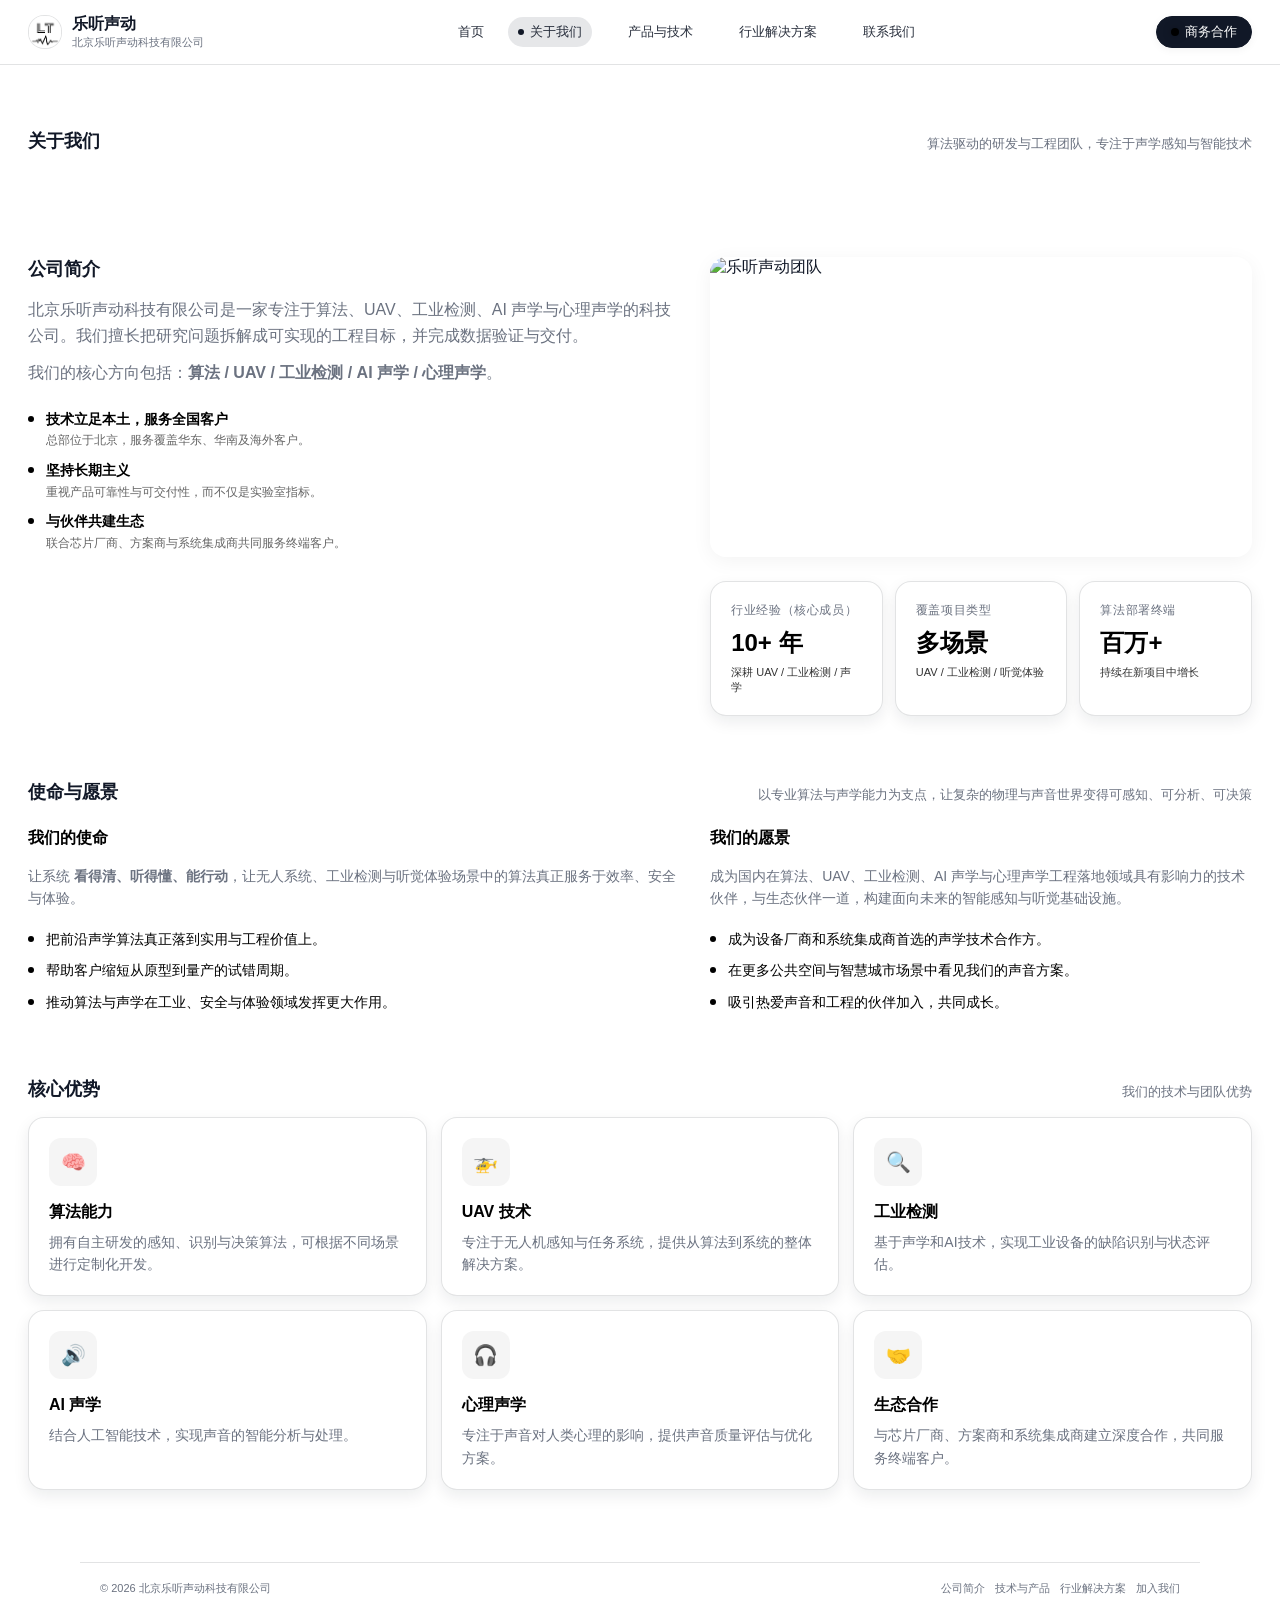
==== about.html @ 60f1045a "Add files via upload" ====
<!DOCTYPE html>
<html lang="zh-CN">
  <head>
    <meta charset="UTF-8" />
    <meta
      name="viewport"
      content="width=device-width, initial-scale=1, maximum-scale=1"
    />
    <title>关于我们 | 北京乐听声动科技有限公司</title>
    <meta
      name="description"
      content="了解北京乐听声动科技有限公司的公司背景、使命愿景与团队优势。"
    />
    <link rel="stylesheet" href="assets/styles.css" />
  </head>
  <body class="page">
    <header class="navbar">
      <div class="navbar-inner">
        <a href="index.html" class="brand" aria-label="北京乐听声动科技有限公司">
          <div class="brand-logo">
            <!-- 将公司 logo 文件命名为 logo.jpg 并放在 assets 目录下即可替换此位置 -->
            <img src="assets/logo.jpg" alt="北京乐听声动科技有限公司 Logo" />
          </div>
          <div>
            <div class="brand-text-main">乐听声动</div>
            <div class="brand-text-sub">北京乐听声动科技有限公司</div>
          </div>
        </a>
        <nav class="nav-links" aria-label="主导航">
          <a class="nav-link" href="index.html">
            <span class="dot"></span>
            <span class="label">首页</span>
          </a>
          <a class="nav-link" href="about.html">
            <span class="dot"></span>
            <span class="label">关于我们</span>
          </a>
          <a class="nav-link" href="products.html">
            <span class="dot"></span>
            <span class="label">产品与技术</span>
          </a>
          <a class="nav-link" href="solutions.html">
            <span class="dot"></span>
            <span class="label">行业解决方案</span>
          </a>
          <a class="nav-link" href="contact.html">
            <span class="dot"></span>
            <span class="label">联系我们</span>
          </a>
        </nav>
        <a class="nav-cta" href="contact.html">
          <span class="dot"></span>
          <span>商务合作</span>
        </a>
        <button class="nav-toggle" type="button" aria-label="展开导航菜单">
          <span></span>
        </button>
      </div>
    </header>

    <main class="page-inner">
      <!-- 页面头部 -->
      <section class="section">
        <div class="section-header">
          <h1 class="section-title">关于我们</h1>
          <p class="section-subtitle">算法驱动的研发与工程团队，专注于声学感知与智能技术</p>
        </div>
      </section>

      <!-- 公司简介 -->
      <section class="section">
        <div class="two-col">
          <div>
            <h2 class="section-title">公司简介</h2>
            <p class="section-subtitle" style="margin-top: 16px; font-size: 16px; line-height: 1.6;">
              北京乐听声动科技有限公司是一家专注于算法、UAV、工业检测、AI 声学与心理声学的科技公司。我们擅长把研究问题拆解成可实现的工程目标，并完成数据验证与交付。
            </p>
            <p class="section-subtitle" style="margin-top: 12px; font-size: 16px; line-height: 1.6;">
              我们的核心方向包括：<strong>算法 / UAV / 工业检测 / AI 声学 / 心理声学</strong>。
            </p>

            <div class="list" style="margin-top: 24px;">
              <div class="list-item">
                <span class="dot"></span>
                <div>
                  <strong>技术立足本土，服务全国客户</strong>
                  <small>总部位于北京，服务覆盖华东、华南及海外客户。</small>
                </div>
              </div>
              <div class="list-item">
                <span class="dot"></span>
                <div>
                  <strong>坚持长期主义</strong>
                  <small>重视产品可靠性与可交付性，而不仅是实验室指标。</small>
                </div>
              </div>
              <div class="list-item">
                <span class="dot"></span>
                <div>
                  <strong>与伙伴共建生态</strong>
                  <small>联合芯片厂商、方案商与系统集成商共同服务终端客户。</small>
                </div>
              </div>
            </div>
          </div>

          <div>
            <div class="about-image" style="height: 300px; border-radius: 16px; overflow: hidden; box-shadow: 0 4px 20px rgba(0, 0, 0, 0.05);">
              <img src="https://trae-api-cn.mchost.guru/api/ide/v1/text_to_image?prompt=modern%20tech%20company%20office%20team%20working%20on%20acoustic%20technology%20white%20background%20clean%20minimalist&image_size=landscape_4_3" alt="乐听声动团队" style="width: 100%; height: 100%; object-fit: cover;">
            </div>
            <div class="kpi-grid" style="margin-top: 24px;">
              <div class="kpi-card">
                <div class="kpi-label">行业经验（核心成员）</div>
                <div class="kpi-value">10+ 年</div>
                <div class="kpi-extra">深耕 UAV / 工业检测 / 声学</div>
              </div>
              <div class="kpi-card">
                <div class="kpi-label">覆盖项目类型</div>
                <div class="kpi-value">多场景</div>
                <div class="kpi-extra">UAV / 工业检测 / 听觉体验</div>
              </div>
              <div class="kpi-card">
                <div class="kpi-label">算法部署终端</div>
                <div class="kpi-value">百万+</div>
                <div class="kpi-extra">持续在新项目中增长</div>
              </div>
            </div>
          </div>
        </div>
      </section>

      <!-- 使命与愿景 -->
      <section class="section">
        <div class="section-header">
          <h2 class="section-title">使命与愿景</h2>
          <p class="section-subtitle">以专业算法与声学能力为支点，让复杂的物理与声音世界变得可感知、可分析、可决策</p>
        </div>

        <div class="two-col">
          <div class="mission-vision-card">
            <h3 class="feature-title">我们的使命</h3>
            <p class="section-subtitle" style="margin-top: 16px; font-size: 14px; line-height: 1.6;">
              让系统 <strong>看得清、听得懂、能行动</strong>，让无人系统、工业检测与听觉体验场景中的算法真正服务于效率、安全与体验。
            </p>
            <div class="list" style="margin-top: 20px;">
              <div class="list-item">
                <span class="dot"></span>
                <div>把前沿声学算法真正落到实用与工程价值上。</div>
              </div>
              <div class="list-item">
                <span class="dot"></span>
                <div>帮助客户缩短从原型到量产的试错周期。</div>
              </div>
              <div class="list-item">
                <span class="dot"></span>
                <div>推动算法与声学在工业、安全与体验领域发挥更大作用。</div>
              </div>
            </div>
          </div>

          <div class="mission-vision-card">
            <h3 class="feature-title">我们的愿景</h3>
            <p class="section-subtitle" style="margin-top: 16px; font-size: 14px; line-height: 1.6;">
              成为国内在算法、UAV、工业检测、AI 声学与心理声学工程落地领域具有影响力的技术伙伴，与生态伙伴一道，构建面向未来的智能感知与听觉基础设施。
            </p>
            <div class="list" style="margin-top: 20px;">
              <div class="list-item">
                <span class="dot"></span>
                <div>成为设备厂商和系统集成商首选的声学技术合作方。</div>
              </div>
              <div class="list-item">
                <span class="dot"></span>
                <div>在更多公共空间与智慧城市场景中看见我们的声音方案。</div>
              </div>
              <div class="list-item">
                <span class="dot"></span>
                <div>吸引热爱声音和工程的伙伴加入，共同成长。</div>
              </div>
            </div>
          </div>
        </div>
      </section>

      <!-- 核心优势 -->
      <section class="section">
        <div class="section-header">
          <h2 class="section-title">核心优势</h2>
          <p class="section-subtitle">我们的技术与团队优势</p>
        </div>

        <div class="feature-grid">
          <article class="feature-card">
            <div class="feature-icon">🧠</div>
            <h3 class="feature-title">算法能力</h3>
            <p class="feature-desc">拥有自主研发的感知、识别与决策算法，可根据不同场景进行定制化开发。</p>
          </article>
          <article class="feature-card">
            <div class="feature-icon">🚁</div>
            <h3 class="feature-title">UAV 技术</h3>
            <p class="feature-desc">专注于无人机感知与任务系统，提供从算法到系统的整体解决方案。</p>
          </article>
          <article class="feature-card">
            <div class="feature-icon">🔍</div>
            <h3 class="feature-title">工业检测</h3>
            <p class="feature-desc">基于声学和AI技术，实现工业设备的缺陷识别与状态评估。</p>
          </article>
          <article class="feature-card">
            <div class="feature-icon">🔊</div>
            <h3 class="feature-title">AI 声学</h3>
            <p class="feature-desc">结合人工智能技术，实现声音的智能分析与处理。</p>
          </article>
          <article class="feature-card">
            <div class="feature-icon">🎧</div>
            <h3 class="feature-title">心理声学</h3>
            <p class="feature-desc">专注于声音对人类心理的影响，提供声音质量评估与优化方案。</p>
          </article>
          <article class="feature-card">
            <div class="feature-icon">🤝</div>
            <h3 class="feature-title">生态合作</h3>
            <p class="feature-desc">与芯片厂商、方案商和系统集成商建立深度合作，共同服务终端客户。</p>
          </article>
        </div>
      </section>
    </main>

    <footer class="footer">
      <div>© <span id="year-span">2024</span> 北京乐听声动科技有限公司</div>
      <div class="footer-links">
        <a href="about.html">公司简介</a>
        <a href="products.html">技术与产品</a>
        <a href="solutions.html">行业解决方案</a>
        <a href="contact.html">加入我们</a>
      </div>
    </footer>

    <script src="assets/main.js" defer></script>
    <script>
      document.getElementById("year-span").textContent =
        new Date().getFullYear();
    </script>
  </body>
</html>
---- assets/styles.css ----
/* 全站通用样式 */
*,
*::before,
*::after {
  box-sizing: border-box;
  margin: 0;
  padding: 0;
}

html,
body {
  height: 100%;
}

body {
  font-family: -apple-system, BlinkMacSystemFont, "Segoe UI", "PingFang SC",
    "Hiragino Sans GB", "Microsoft YaHei", sans-serif;
  color: #000000;
  background: #f9f9f9;
}

a {
  color: inherit;
  text-decoration: none;
}

img {
  max-width: 100%;
  display: block;
}

.page {
  min-height: 100vh;
  display: flex;
  flex-direction: column;
  background: #f9f9f9;
  color: #000000;
}

.page::before {
  content: "";
  position: fixed;
  inset: 0;
  pointer-events: none;
  background-image: none;
  opacity: 0;
  z-index: -1;
}

.page-inner {
  width: min(1120px, 100%);
  margin: 0 auto;
  padding: 0 20px 40px;
  flex: 1;
  display: flex;
  flex-direction: column;
}

/* 导航条 */
.navbar {
  position: sticky;
  top: 0;
  z-index: 40;
  backdrop-filter: blur(18px);
  background: rgba(255, 255, 255, 0.96);
  border-bottom: 1px solid rgba(0, 0, 0, 0.1);
}

.navbar-inner {
  width: min(1120px, 100%);
  margin: 0 auto;
  padding: 14px 20px;
  display: flex;
  align-items: center;
  justify-content: space-between;
  gap: 24px;
}

.brand {
  display: flex;
  align-items: center;
  gap: 10px;
}

.brand-logo {
  width: 34px;
  height: 34px;
  border-radius: 16px;
  overflow: hidden;
  border: 1px solid rgba(148, 163, 184, 0.35);
  background: #020617;
  box-shadow: none;
}

.brand-logo img {
  width: 100%;
  height: 100%;
  object-fit: contain;
  display: block;
}

.brand-text-main {
  font-size: 16px;
  font-weight: 600;
  letter-spacing: 0.08em;
  text-transform: uppercase;
  color: #e5e7eb;
}

.brand-text-sub {
  font-size: 11px;
  color: #9ca3af;
}

.nav-links {
  display: flex;
  align-items: center;
  gap: 18px;
  font-size: 14px;
  color: #000000;
}

.nav-link {
  position: relative;
  padding: 6px 10px;
  border-radius: 999px;
  display: inline-flex;
  align-items: center;
  gap: 6px;
  cursor: pointer;
  transition: 0.18s ease;
}

.nav-link span.label {
  opacity: 0.9;
}

.nav-link span.dot {
  width: 6px;
  height: 6px;
  border-radius: 999px;
  background: #000000;
  opacity: 0;
  transform: scale(0.6);
  transition: 0.18s ease;
}

.nav-link:hover {
  background: rgba(0, 0, 0, 0.05);
  color: #000000;
}

.nav-link.active {
  background: rgba(0, 0, 0, 0.1);
  color: #000000;
  box-shadow: none;
}

.nav-link.active span.dot {
  opacity: 1;
  transform: scale(1);
}

.nav-cta {
  padding: 6px 14px;
  border-radius: 999px;
  border: 1px solid rgba(0, 0, 0, 0.2);
  font-size: 13px;
  color: #000000;
  background: #ffffff;
  display: inline-flex;
  align-items: center;
  gap: 6px;
  cursor: pointer;
  transition: 0.18s ease;
  box-shadow: 0 2px 8px rgba(0, 0, 0, 0.05);
}

.nav-cta:hover {
  border-color: rgba(0, 0, 0, 0.3);
  box-shadow: 0 4px 12px rgba(0, 0, 0, 0.1);
  transform: translateY(-1px);
}

.nav-cta span.dot {
  width: 8px;
  height: 8px;
  border-radius: 999px;
  background: #000000;
  box-shadow: 0 0 8px rgba(0, 0, 0, 0.3);
}

.nav-toggle {
  display: none;
  width: 32px;
  height: 32px;
  align-items: center;
  justify-content: center;
  border-radius: 999px;
  border: 1px solid rgba(0, 0, 0, 0.2);
  background: #ffffff;
  cursor: pointer;
  box-shadow: 0 2px 8px rgba(0, 0, 0, 0.05);
}

.nav-toggle span {
  width: 18px;
  height: 2px;
  border-radius: 999px;
  background: #000000;
  position: relative;
}

.nav-toggle span::before,
.nav-toggle span::after {
  content: "";
  position: absolute;
  left: 0;
  width: 100%;
  height: 2px;
  border-radius: inherit;
  background: #000000;
}

.nav-toggle span::before {
  top: -5px;
}

.nav-toggle span::after {
  top: 5px;
}

/* 大图 hero 区域 */
.hero-banner {
  position: relative;
  height: 70vh;
  min-height: 500px;
  background: url('https://trae-api-cn.mchost.guru/api/ide/v1/text_to_image?prompt=acoustic%20technology%20smart%20sensing%20drone%20industrial%20detection%20modern%20tech%20white%20background%20clean%20minimalist%20design&image_size=landscape_16_9') no-repeat center center;
  background-size: cover;
  border-radius: 24px;
  margin: 40px 0;
  overflow: hidden;
  display: flex;
  align-items: center;
  justify-content: center;
  border: 1px solid rgba(0, 0, 0, 0.1);
  box-shadow: 0 4px 20px rgba(0, 0, 0, 0.05);
}

.hero-banner::before {
  content: '';
  position: absolute;
  top: 0;
  left: 0;
  right: 0;
  bottom: 0;
  background: rgba(255, 255, 255, 0.8);
  z-index: 0;
}

.hero-content {
  position: relative;
  z-index: 1;
  text-align: center;
  max-width: 800px;
  padding: 0 20px;
}

.hero-banner-title {
  font-size: clamp(48px, 8vw, 72px);
  font-weight: 700;
  color: #000000;
  margin-bottom: 20px;
  letter-spacing: -0.02em;
}

.hero-banner-subtitle {
  font-size: clamp(16px, 2vw, 20px);
  color: #666666;
  margin-bottom: 40px;
  line-height: 1.5;
}

.hero-banner-actions {
  display: flex;
  justify-content: center;
  gap: 20px;
  flex-wrap: wrap;
}

/* 产品网格 */
.product-grid {
  display: grid;
  grid-template-columns: repeat(3, minmax(0, 1fr));
  gap: 24px;
  margin-top: 40px;
}

.product-card {
  background: #ffffff;
  border-radius: 16px;
  overflow: hidden;
  transition: transform 0.3s ease, box-shadow 0.3s ease;
  border: 1px solid rgba(0, 0, 0, 0.1);
  box-shadow: 0 4px 12px rgba(0, 0, 0, 0.05);
}

.product-card:hover {
  transform: translateY(-8px);
  box-shadow: 0 12px 24px rgba(0, 0, 0, 0.1);
}

.product-image {
  height: 200px;
  background: linear-gradient(135deg, #f5f5f5, #e0e0e0);
  display: flex;
  align-items: center;
  justify-content: center;
  font-size: 48px;
  color: rgba(0, 0, 0, 0.1);
}

.product-card:nth-child(1) .product-image {
  background: url('https://trae-api-cn.mchost.guru/api/ide/v1/text_to_image?prompt=UAV%20drone%20smart%20sensing%20system%20aerial%20technology%20modern%20clean%20white%20background&image_size=square') no-repeat center center;
  background-size: cover;
}

.product-card:nth-child(2) .product-image {
  background: url('https://trae-api-cn.mchost.guru/api/ide/v1/text_to_image?prompt=industrial%20acoustic%20detection%20equipment%20sound%20analysis%20technology%20modern%20clean%20white%20background&image_size=square') no-repeat center center;
  background-size: cover;
}

.product-card:nth-child(3) .product-image {
  background: url('https://trae-api-cn.mchost.guru/api/ide/v1/text_to_image?prompt=psychoacoustics%20evaluation%20sound%20quality%20analysis%20audio%20technology%20modern%20clean%20white%20background&image_size=square') no-repeat center center;
  background-size: cover;
}

.product-title {
  font-size: 18px;
  font-weight: 600;
  color: #000000;
  margin: 20px;
}

.product-desc {
  font-size: 14px;
  color: #666666;
  margin: 0 20px 20px;
  line-height: 1.5;
}

.product-features {
  display: flex;
  flex-wrap: wrap;
  gap: 8px;
  margin: 0 20px 20px;
}

.product-features .pill {
  padding: 4px 12px;
  border-radius: 999px;
  font-size: 12px;
  color: #666666;
  background: #f5f5f5;
  border: 1px solid rgba(0, 0, 0, 0.1);
}

/* 案例卡片 */
.case-grid {
  display: grid;
  grid-template-columns: repeat(3, minmax(0, 1fr));
  gap: 24px;
  margin-top: 40px;
}

.case-card {
  padding: 24px;
  border-radius: 16px;
  background: #ffffff;
  border: 1px solid rgba(0, 0, 0, 0.1);
  box-shadow: 0 4px 12px rgba(0, 0, 0, 0.05);
  transition: transform 0.3s ease, box-shadow 0.3s ease;
}

.case-card:hover {
  transform: translateY(-4px);
  box-shadow: 0 8px 16px rgba(0, 0, 0, 0.08);
}

.case-title {
  font-size: 18px;
  font-weight: 600;
  color: #000000;
  margin-bottom: 12px;
}

.case-desc {
  font-size: 14px;
  color: #666666;
  margin-bottom: 16px;
  line-height: 1.5;
}

.case-features {
  display: flex;
  flex-wrap: wrap;
  gap: 8px;
}

.case-features .pill {
  padding: 4px 12px;
  border-radius: 999px;
  font-size: 12px;
  color: #666666;
  background: #f5f5f5;
  border: 1px solid rgba(0, 0, 0, 0.1);
}

/* 联系信息 */
.contact-info {
  margin-top: 24px;
}

.contact-item {
  display: flex;
  align-items: flex-start;
  gap: 16px;
  margin-bottom: 24px;
}

.contact-icon {
  font-size: 24px;
  flex-shrink: 0;
  margin-top: 2px;
}

.contact-label {
  font-size: 14px;
  color: #666666;
  margin-bottom: 4px;
}

.contact-value {
  font-size: 16px;
  color: #000000;
  line-height: 1.4;
}

.contact-note {
  margin-top: 24px;
  font-size: 14px;
  color: #666666;
  line-height: 1.5;
}

/* 常见问题 */
.faq-grid {
  display: grid;
  grid-template-columns: repeat(2, minmax(0, 1fr));
  gap: 24px;
  margin-top: 40px;
}

.faq-item {
  padding: 24px;
  border-radius: 16px;
  background: #ffffff;
  border: 1px solid rgba(0, 0, 0, 0.1);
  box-shadow: 0 4px 12px rgba(0, 0, 0, 0.05);
  transition: transform 0.3s ease, box-shadow 0.3s ease;
}

.faq-item:hover {
  transform: translateY(-4px);
  box-shadow: 0 8px 16px rgba(0, 0, 0, 0.08);
}

.faq-question {
  font-size: 16px;
  font-weight: 600;
  color: #000000;
  margin-bottom: 12px;
}

.faq-answer {
  font-size: 14px;
  color: #666666;
  line-height: 1.5;
}

.eyebrow {
  display: inline-flex;
  align-items: center;
  gap: 8px;
  padding: 4px 10px 4px 4px;
  border-radius: 999px;
  background: rgba(15, 23, 42, 0.92);
  border: 1px solid rgba(148, 163, 184, 0.6);
  box-shadow: 0 18px 40px rgba(15, 23, 42, 0.95);
  margin-bottom: 16px;
}

.eyebrow-pill {
  padding: 3px 10px;
  border-radius: 999px;
  font-size: 11px;
  background: linear-gradient(120deg, #22c55e, #22d3ee);
  color: #020617;
  font-weight: 600;
}

.eyebrow-text {
  font-size: 12px;
  color: #e5e7eb;
}

.hero-title {
  font-size: clamp(32px, 5vw, 40px);
  line-height: 1.12;
  letter-spacing: 0.02em;
  margin-bottom: 18px;
}

.hero-title span.highlight {
  color: #38bdf8;
}

.hero-subtitle {
  font-size: 15px;
  line-height: 1.7;
  color: #9ca3af;
  max-width: 560px;
  margin-bottom: 24px;
}

.hero-meta {
  display: flex;
  flex-wrap: wrap;
  gap: 16px;
  align-items: center;
  margin-bottom: 22px;
}

.hero-badges {
  display: flex;
  flex-wrap: wrap;
  gap: 10px;
}

.hero-badge {
  padding: 4px 10px;
  border-radius: 999px;
  border: 1px solid rgba(148, 163, 184, 0.35);
  font-size: 11px;
  color: #d1d5db;
  background: rgba(15, 23, 42, 0.9);
}

.hero-actions {
  display: flex;
  flex-wrap: wrap;
  gap: 12px;
  align-items: center;
}

.btn-primary {
  padding: 12px 24px;
  border-radius: 999px;
  border: none;
  background: #000000;
  color: #ffffff;
  font-size: 14px;
  font-weight: 500;
  display: inline-flex;
  align-items: center;
  gap: 8px;
  cursor: pointer;
  box-shadow: 0 4px 12px rgba(0, 0, 0, 0.15);
  transition: 0.18s ease;
}

.btn-primary:hover {
  transform: translateY(-1px);
  box-shadow: 0 8px 20px rgba(0, 0, 0, 0.2);
  background: #333333;
}

.btn-ghost {
  padding: 11px 20px;
  border-radius: 999px;
  border: 1px solid rgba(0, 0, 0, 0.2);
  font-size: 13px;
  color: #000000;
  background: transparent;
  display: inline-flex;
  align-items: center;
  gap: 6px;
  cursor: pointer;
  transition: 0.18s ease;
}

.btn-ghost:hover {
  background: rgba(0, 0, 0, 0.05);
  border-color: rgba(0, 0, 0, 0.3);
}

.hero-stats {
  display: flex;
  flex-wrap: wrap;
  gap: 16px;
  font-size: 11px;
  color: #9ca3af;
  margin-top: 16px;
}

.hero-stats span strong {
  color: #e5e7eb;
}

.hero-visual {
  position: relative;
  min-height: 260px;
}

.card-orbit {
  position: absolute;
  inset: 0;
  border-radius: 28px;
  border: 1px solid rgba(148, 163, 184, 0.7);
  background: radial-gradient(circle at top, rgba(15, 23, 42, 0.96), transparent),
    rgba(15, 23, 42, 0.97);
  box-shadow: 0 24px 60px rgba(15, 23, 42, 0.9);
  overflow: hidden;
  padding: 18px 18px 18px 20px;
}

.card-orbit-header {
  display: flex;
  justify-content: space-between;
  align-items: center;
  margin-bottom: 18px;
}

.card-orbit-title {
  font-size: 13px;
  color: #e5e7eb;
  display: flex;
  flex-direction: column;
  gap: 2px;
}

.card-orbit-title span.sub {
  font-size: 11px;
  color: #9ca3af;
}

.card-orbit-chip {
  padding: 4px 9px;
  border-radius: 999px;
  font-size: 11px;
  background: rgba(15, 23, 42, 0.96);
  border: 1px solid rgba(148, 163, 184, 0.8);
  color: #cbd5f5;
}

.card-orbit-body {
  display: grid;
  grid-template-columns: 1.6fr 1.3fr;
  gap: 18px;
  align-items: center;
}

.waveform {
  position: relative;
  height: 110px;
  border-radius: 16px;
  background: radial-gradient(circle at 10% 0%, rgba(59, 130, 246, 0.35), transparent),
    radial-gradient(circle at 90% 100%, rgba(45, 212, 191, 0.45), transparent),
    rgba(15, 23, 42, 1);
  overflow: hidden;
  padding: 10px 10px 14px;
}

.waveform-grid {
  position: absolute;
  inset: 0;
  opacity: 0.35;
  background-image: linear-gradient(
      rgba(51, 65, 85, 0.9) 1px,
      transparent 1px
    ),
    linear-gradient(
      90deg,
      rgba(51, 65, 85, 0.9) 1px,
      transparent 1px
    );
  background-size: 20px 14px;
}

.waveform-bars {
  position: relative;
  display: flex;
  align-items: flex-end;
  gap: 4px;
  height: 100%;
}

.waveform-bar {
  flex: 1;
  border-radius: 999px;
  background: linear-gradient(180deg, #22c55e, #22d3ee);
  opacity: 0.8;
}

.waveform-bar.alt {
  background: linear-gradient(180deg, #60a5fa, #a855f7);
}

.waveform-footer {
  position: absolute;
  left: 10px;
  right: 10px;
  bottom: 6px;
  display: flex;
  justify-content: space-between;
  align-items: center;
  font-size: 10px;
  color: #9ca3af;
}

.metric-list {
  display: flex;
  flex-direction: column;
  gap: 10px;
}

.metric-item {
  padding: 8px 10px;
  border-radius: 12px;
  background: rgba(15, 23, 42, 0.88);
  border: 1px solid rgba(55, 65, 81, 0.9);
}

.metric-name {
  font-size: 11px;
  color: #cbd5f5;
}

.metric-desc {
  font-size: 10px;
  color: #9ca3af;
  margin-top: 4px;
}

.metric-value {
  margin-top: 6px;
  font-size: 11px;
  display: flex;
  align-items: center;
  gap: 6px;
  color: #a7f3d0;
}

.metric-value span.dot {
  width: 7px;
  height: 7px;
  border-radius: 999px;
  background: radial-gradient(circle, #22c55e, transparent);
  box-shadow: 0 0 12px rgba(45, 212, 191, 0.9);
}

.section {
  margin-top: 32px;
}

.section-header {
  display: flex;
  justify-content: space-between;
  align-items: flex-end;
  margin-bottom: 16px;
}

.section-title {
  font-size: 18px;
  color: #e5e7eb;
}

.section-subtitle {
  font-size: 13px;
  color: #9ca3af;
}

.section-tag {
  font-size: 11px;
  color: #9ca3af;
}

.feature-grid {
  display: grid;
  grid-template-columns: repeat(3, minmax(0, 1fr));
  gap: 14px;
}

.feature-card {
  padding: 20px;
  border-radius: 16px;
  background: #ffffff;
  border: 1px solid rgba(0, 0, 0, 0.1);
  box-shadow: 0 4px 12px rgba(0, 0, 0, 0.05);
  transition: transform 0.3s ease, box-shadow 0.3s ease;
}

.feature-card:hover {
  transform: translateY(-4px);
  box-shadow: 0 8px 16px rgba(0, 0, 0, 0.08);
}

.feature-icon {
  width: 48px;
  height: 48px;
  border-radius: 12px;
  background: #f5f5f5;
  display: flex;
  align-items: center;
  justify-content: center;
  font-size: 20px;
  color: #000000;
  margin-bottom: 16px;
}

.feature-title {
  font-size: 16px;
  font-weight: 600;
  color: #000000;
  margin-bottom: 8px;
}

.feature-desc {
  font-size: 14px;
  color: #666666;
  line-height: 1.6;
}

/* 通用 section 布局 */
.two-col {
  display: grid;
  grid-template-columns: minmax(0, 1.2fr) minmax(0, 1fr);
  gap: 32px;
  align-items: flex-start;
  margin-top: 24px;
}

.kpi-grid {
  display: grid;
  grid-template-columns: repeat(3, minmax(0, 1fr));
  gap: 12px;
}

.kpi-card {
  padding: 20px;
  border-radius: 16px;
  background: #ffffff;
  border: 1px solid rgba(0, 0, 0, 0.1);
  box-shadow: 0 4px 12px rgba(0, 0, 0, 0.05);
  transition: transform 0.3s ease, box-shadow 0.3s ease;
}

.kpi-card:hover {
  transform: translateY(-4px);
  box-shadow: 0 8px 16px rgba(0, 0, 0, 0.08);
}

.kpi-label {
  font-size: 12px;
  color: #666666;
  margin-bottom: 8px;
  text-transform: uppercase;
  letter-spacing: 0.05em;
}

.kpi-value {
  font-size: 24px;
  font-weight: 600;
  color: #000000;
  margin-bottom: 6px;
}

.kpi-extra {
  font-size: 11px;
  color: #333333;
}

.list {
  margin-top: 10px;
  display: flex;
  flex-direction: column;
  gap: 12px;
}

.list-item {
  display: flex;
  gap: 12px;
  font-size: 14px;
  color: #000000;
  line-height: 1.4;
}

.list-item span.dot {
  margin-top: 6px;
  width: 6px;
  height: 6px;
  border-radius: 999px;
  background: #000000;
  flex-shrink: 0;
}

.list-item small {
  display: block;
  font-size: 12px;
  color: #666666;
  margin-top: 4px;
  line-height: 1.3;
}

/* 产品/解决方案卡片 */
.card-grid {
  display: grid;
  grid-template-columns: repeat(3, minmax(0, 1fr));
  gap: 16px;
  margin-top: 20px;
}

.card {
  padding: 14px 14px 16px;
  border-radius: 18px;
  background: rgba(15, 23, 42, 0.95);
  border: 1px solid rgba(51, 65, 85, 1);
  box-shadow: 0 18px 40px rgba(15, 23, 42, 0.95);
}

.card-header {
  display: flex;
  align-items: center;
  justify-content: space-between;
  gap: 10px;
  margin-bottom: 10px;
}

.card-title {
  font-size: 14px;
  color: #e5e7eb;
}

.card-tag {
  font-size: 11px;
  color: #22c55e;
  padding: 2px 8px;
  border-radius: 999px;
  background: rgba(22, 163, 74, 0.15);
}

.card-body {
  font-size: 12px;
  color: #9ca3af;
  line-height: 1.7;
  margin-bottom: 10px;
}

.card-footer {
  display: flex;
  justify-content: space-between;
  align-items: center;
  font-size: 11px;
  color: #6b7280;
}

.pill {
  padding: 3px 8px;
  border-radius: 999px;
  border: 1px solid rgba(55, 65, 81, 0.9);
}

.contact-grid {
  display: grid;
  grid-template-columns: minmax(0, 1.1fr) minmax(0, 1.1fr);
  gap: 28px;
  margin-top: 22px;
}

.contact-card {
  padding: 16px 16px 18px;
  border-radius: 18px;
  background: rgba(15, 23, 42, 0.96);
  border: 1px solid rgba(51, 65, 85, 1);
  box-shadow: 0 18px 40px rgba(15, 23, 42, 0.95);
}

.contact-row {
  display: grid;
  grid-template-columns: 82px minmax(0, 1fr);
  gap: 8px;
  font-size: 12px;
  color: #cbd5f5;
  padding: 6px 0;
  border-bottom: 1px dashed rgba(55, 65, 81, 0.9);
}

.contact-row:last-child {
  border-bottom: none;
}

.contact-label {
  color: #9ca3af;
}

.contact-note {
  margin-top: 10px;
  font-size: 11px;
  color: #9ca3af;
}

.contact-form {
  display: flex;
  flex-direction: column;
  gap: 10px;
}

.field-group {
  display: flex;
  flex-direction: column;
  gap: 4px;
}

.field-label {
  font-size: 12px;
  color: #e5e7eb;
}

.field-label span {
  color: #f97316;
}

.field-input,
.field-textarea {
  background: rgba(15, 23, 42, 0.92);
  border-radius: 10px;
  border: 1px solid rgba(51, 65, 85, 1);
  padding: 8px 9px;
  font-size: 13px;
  color: #e5e7eb;
  outline: none;
  transition: 0.16s ease;
}

.field-input::placeholder,
.field-textarea::placeholder {
  color: #6b7280;
}

.field-input:focus,
.field-textarea:focus {
  border-color: #38bdf8;
  box-shadow: 0 0 0 1px rgba(56, 189, 248, 0.9);
}

.field-textarea {
  min-height: 96px;
  resize: vertical;
}

.form-footer {
  display: flex;
  justify-content: space-between;
  align-items: center;
  margin-top: 4px;
  font-size: 11px;
  color: #6b7280;
}

.form-status {
  min-height: 16px;
}

.footer {
  padding: 18px 20px 24px;
  width: min(1120px, 100%);
  margin: 0 auto;
  border-top: 1px solid rgba(0, 0, 0, 0.1);
  display: flex;
  flex-wrap: wrap;
  justify-content: space-between;
  gap: 10px;
  font-size: 11px;
  color: #666666;
}

.footer-links {
  display: flex;
  flex-wrap: wrap;
  gap: 10px;
}

.footer-links a {
  color: #666666;
}

.footer-links a:hover {
  color: #000000;
}

/* 响应式 */
@media (max-width: 900px) {
  .hero-banner {
    height: 60vh;
    min-height: 400px;
    margin: 20px 0;
  }

  .hero-banner-title {
    font-size: clamp(36px, 6vw, 48px);
  }

  .hero-banner-subtitle {
    font-size: clamp(14px, 2vw, 16px);
  }

  .product-grid,
  .feature-grid,
  .card-grid {
    grid-template-columns: repeat(2, minmax(0, 1fr));
  }

  .two-col {
    grid-template-columns: minmax(0, 1fr);
  }

  .kpi-grid {
    grid-template-columns: repeat(2, minmax(0, 1fr));
  }

  .contact-grid {
    grid-template-columns: minmax(0, 1fr);
  }
}

@media (max-width: 720px) {
  .navbar-inner {
    padding-inline: 16px;
  }

  .brand-text-sub {
    display: none;
  }

  .nav-links {
    display: none;
  }

  .nav-toggle {
    display: inline-flex;
  }

  .nav-mobile-open .nav-links {
  position: absolute;
  left: 0;
  right: 0;
  top: 52px;
  background: rgba(255, 255, 255, 0.98);
  border-bottom: 1px solid rgba(0, 0, 0, 0.1);
  padding: 8px 18px 10px;
  display: flex;
  flex-direction: column;
  gap: 4px;
  box-shadow: 0 4px 12px rgba(0, 0, 0, 0.05);
}

  .nav-mobile-open .navbar-inner {
    padding-bottom: 10px;
  }

  .hero-banner {
    height: 50vh;
    min-height: 300px;
    margin: 16px 0;
    border-radius: 16px;
  }

  .hero-banner-title {
    font-size: clamp(28px, 5vw, 36px);
  }

  .hero-banner-actions {
    flex-direction: column;
    align-items: center;
  }

  .product-grid,
  .feature-grid,
  .card-grid,
  .kpi-grid {
    grid-template-columns: minmax(0, 1fr);
  }

  .product-image {
    height: 150px;
  }
}

/* ------------------------------
   Light theme overrides (极简白色主题)
   说明：保留原有类名，通过覆盖实现快速换肤
------------------------------ */
:root {
  --bg: #ffffff;
  --surface: #ffffff;
  --text: #111827;
  --muted: #6b7280;
  --border: rgba(17, 24, 39, 0.12);
  --shadow: 0 12px 30px rgba(17, 24, 39, 0.08);
  --shadow-soft: 0 6px 16px rgba(17, 24, 39, 0.08);
  --primary: #111827;
  --primary-hover: #0b1220;
}

body {
  background: var(--bg);
  color: var(--text);
}

.page {
  background: var(--bg);
  color: var(--text);
}

.navbar {
  background: rgba(255, 255, 255, 0.86);
  border-bottom: 1px solid var(--border);
  backdrop-filter: blur(14px);
}

.navbar-inner {
  width: min(1320px, 100%);
  padding: 14px 28px;
}

.page-inner {
  width: min(1320px, 100%);
  padding: 0 28px 72px;
}

.section {
  margin-top: 64px;
}

.brand-text-main {
  color: var(--text);
  text-transform: none;
  letter-spacing: -0.01em;
  font-weight: 650;
}

.brand-text-sub {
  color: var(--muted);
}

.brand-logo {
  background: var(--surface);
  border: 1px solid var(--border);
}

.nav-links {
  color: var(--text);
  gap: 14px;
  font-size: 13px;
}

.nav-link {
  color: var(--text);
}

.nav-link span.dot {
  background: var(--text);
}

.nav-link:hover {
  background: rgba(17, 24, 39, 0.06);
}

.nav-link.active {
  background: rgba(17, 24, 39, 0.1);
  color: var(--text);
}

.nav-cta {
  background: var(--primary);
  color: #ffffff;
  border: 1px solid var(--primary);
}

.nav-cta:hover {
  background: var(--primary-hover);
  border-color: var(--primary-hover);
  box-shadow: none;
}

.eyebrow {
  background: transparent;
  border: none;
  box-shadow: none;
  padding: 0;
  margin-bottom: 14px;
}

.eyebrow-pill {
  background: rgba(17, 24, 39, 0.08);
  color: var(--text);
}

.eyebrow-text {
  color: var(--muted);
}

.hero {
  grid-template-columns: 1fr;
  gap: 22px;
  padding: 88px 0 26px;
}

.hero-visual {
  display: none;
}

.hero-title {
  color: var(--text);
  letter-spacing: -0.02em;
  font-size: clamp(44px, 6vw, 72px);
  line-height: 1.06;
}

.hero-title span.highlight {
  color: var(--text);
  font-weight: 700;
}

.hero-subtitle {
  color: var(--muted);
  max-width: 720px;
  font-size: 16px;
}

.hero-badge {
  background: rgba(17, 24, 39, 0.04);
  border: 1px solid rgba(17, 24, 39, 0.08);
  color: var(--text);
}

.btn-primary {
  background: var(--primary);
  color: #ffffff;
  box-shadow: var(--shadow-soft);
}

.btn-primary:hover {
  background: var(--primary-hover);
  box-shadow: var(--shadow);
}

.btn-ghost {
  background: transparent;
  color: var(--text);
  border: 1px solid var(--border);
}

.btn-ghost:hover {
  background: rgba(17, 24, 39, 0.04);
}

.section-title {
  color: var(--text);
}

.section-subtitle,
.section-tag {
  color: var(--muted);
}

.feature-card,
.card,
.kpi-card,
.contact-card,
.metric-item {
  background: var(--surface);
  border: 1px solid var(--border);
  box-shadow: var(--shadow-soft);
}

.feature-desc,
.card-body,
.kpi-label,
.contact-label,
.contact-note,
.metric-desc {
  color: var(--muted);
}

.card-tag {
  color: var(--text);
  background: rgba(17, 24, 39, 0.06);
}

.pill {
  border: 1px solid rgba(17, 24, 39, 0.12);
}

.field-input,
.field-textarea {
  background: #ffffff;
  border: 1px solid rgba(17, 24, 39, 0.14);
  color: var(--text);
}

.field-input:focus,
.field-textarea:focus {
  border-color: rgba(17, 24, 39, 0.35);
  box-shadow: 0 0 0 4px rgba(17, 24, 39, 0.08);
}

.footer {
  border-top: 1px solid var(--border);
  color: var(--muted);
}

.footer-links a {
  color: var(--muted);
}

.footer-links a:hover {
  color: var(--text);
}
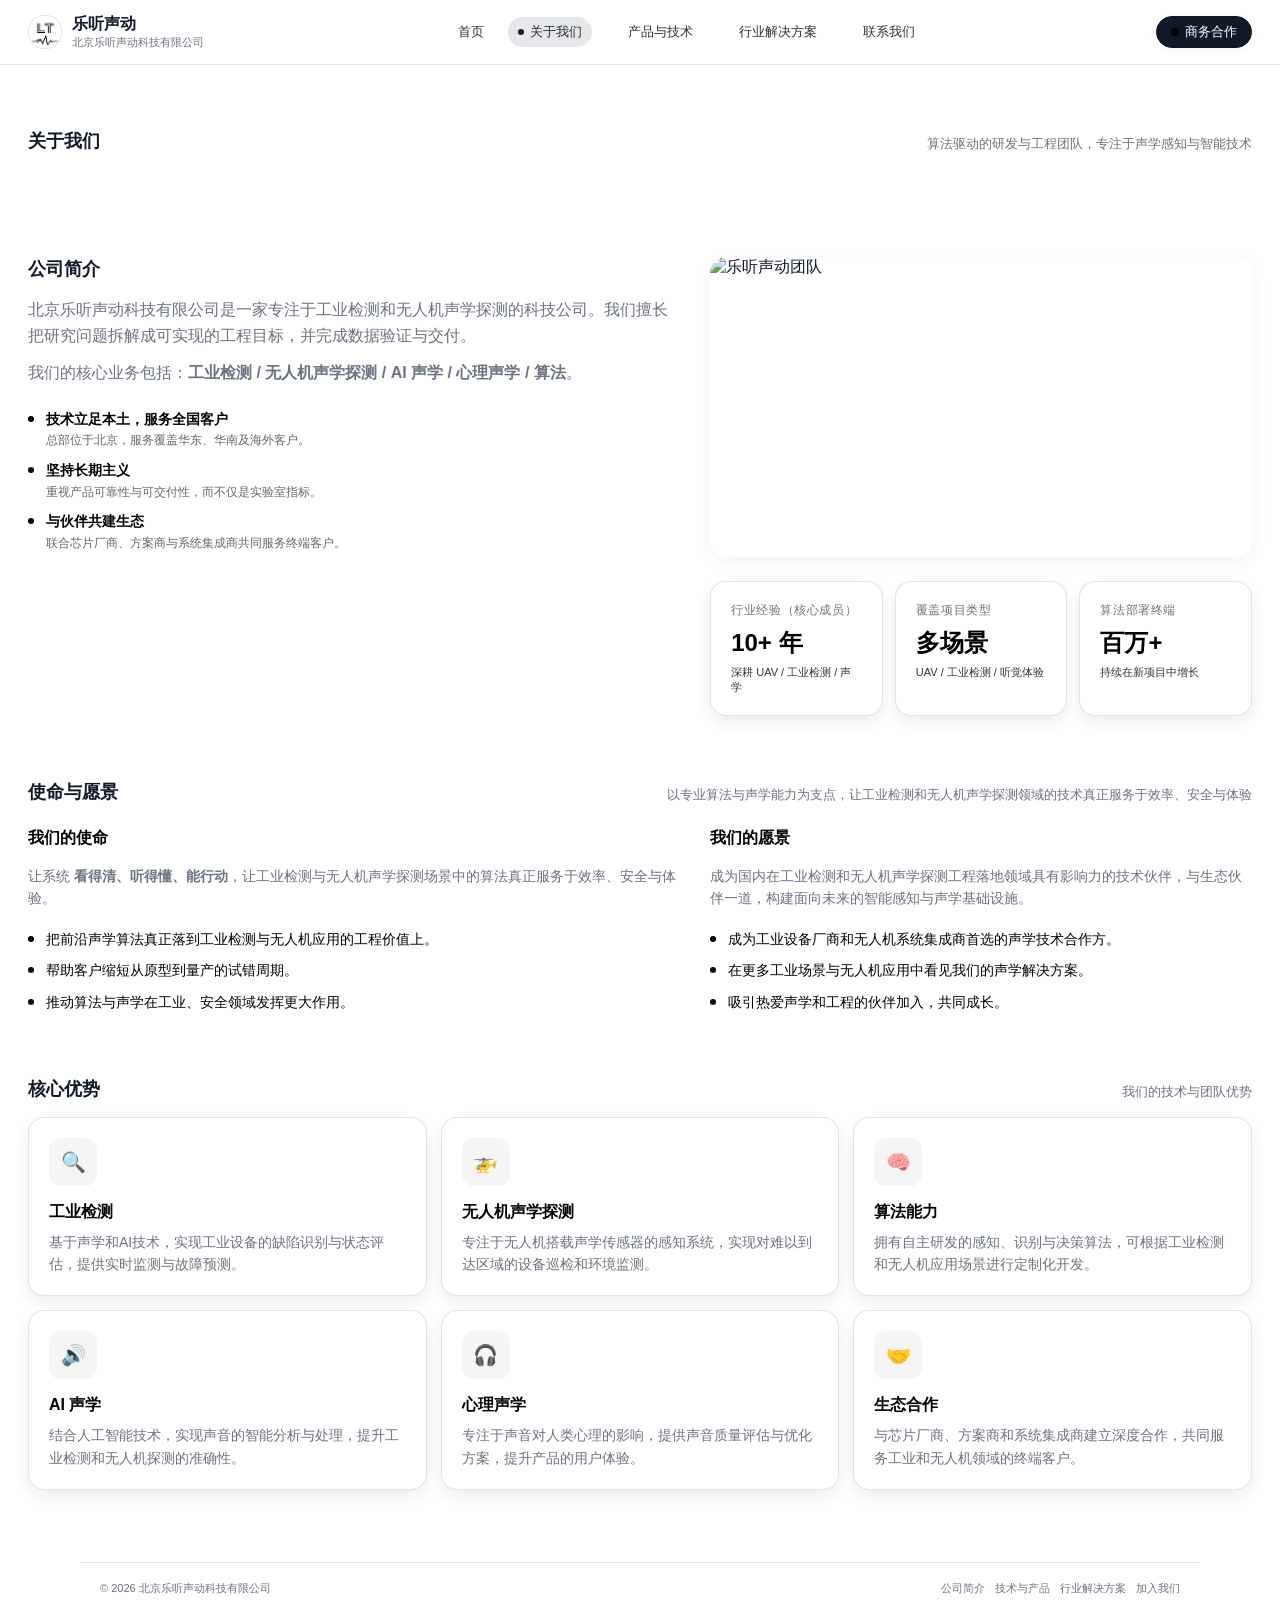
==== commit 2a2a3c2c: "Add files via upload" ====
--- a/about.html
+++ b/about.html
@@ -73,10 +73,10 @@
           <div>
             <h2 class="section-title">公司简介</h2>
             <p class="section-subtitle" style="margin-top: 16px; font-size: 16px; line-height: 1.6;">
-              北京乐听声动科技有限公司是一家专注于算法、UAV、工业检测、AI 声学与心理声学的科技公司。我们擅长把研究问题拆解成可实现的工程目标，并完成数据验证与交付。
+              北京乐听声动科技有限公司是一家专注于工业检测和无人机声学探测的科技公司。我们擅长把研究问题拆解成可实现的工程目标，并完成数据验证与交付。
             </p>
             <p class="section-subtitle" style="margin-top: 12px; font-size: 16px; line-height: 1.6;">
-              我们的核心方向包括：<strong>算法 / UAV / 工业检测 / AI 声学 / 心理声学</strong>。
+              我们的核心业务包括：<strong>工业检测 / 无人机声学探测 / AI 声学 / 心理声学 / 算法</strong>。
             </p>
 
             <div class="list" style="margin-top: 24px;">
@@ -133,19 +133,19 @@
       <section class="section">
         <div class="section-header">
           <h2 class="section-title">使命与愿景</h2>
-          <p class="section-subtitle">以专业算法与声学能力为支点，让复杂的物理与声音世界变得可感知、可分析、可决策</p>
+          <p class="section-subtitle">以专业算法与声学能力为支点，让工业检测和无人机声学探测领域的技术真正服务于效率、安全与体验</p>
         </div>
 
         <div class="two-col">
           <div class="mission-vision-card">
             <h3 class="feature-title">我们的使命</h3>
             <p class="section-subtitle" style="margin-top: 16px; font-size: 14px; line-height: 1.6;">
-              让系统 <strong>看得清、听得懂、能行动</strong>，让无人系统、工业检测与听觉体验场景中的算法真正服务于效率、安全与体验。
+              让系统 <strong>看得清、听得懂、能行动</strong>，让工业检测与无人机声学探测场景中的算法真正服务于效率、安全与体验。
             </p>
             <div class="list" style="margin-top: 20px;">
               <div class="list-item">
                 <span class="dot"></span>
-                <div>把前沿声学算法真正落到实用与工程价值上。</div>
+                <div>把前沿声学算法真正落到工业检测与无人机应用的工程价值上。</div>
               </div>
               <div class="list-item">
                 <span class="dot"></span>
@@ -153,7 +153,7 @@
               </div>
               <div class="list-item">
                 <span class="dot"></span>
-                <div>推动算法与声学在工业、安全与体验领域发挥更大作用。</div>
+                <div>推动算法与声学在工业、安全领域发挥更大作用。</div>
               </div>
             </div>
           </div>
@@ -161,20 +161,20 @@
           <div class="mission-vision-card">
             <h3 class="feature-title">我们的愿景</h3>
             <p class="section-subtitle" style="margin-top: 16px; font-size: 14px; line-height: 1.6;">
-              成为国内在算法、UAV、工业检测、AI 声学与心理声学工程落地领域具有影响力的技术伙伴，与生态伙伴一道，构建面向未来的智能感知与听觉基础设施。
+              成为国内在工业检测和无人机声学探测工程落地领域具有影响力的技术伙伴，与生态伙伴一道，构建面向未来的智能感知与声学基础设施。
             </p>
             <div class="list" style="margin-top: 20px;">
               <div class="list-item">
                 <span class="dot"></span>
-                <div>成为设备厂商和系统集成商首选的声学技术合作方。</div>
-              </div>
-              <div class="list-item">
-                <span class="dot"></span>
-                <div>在更多公共空间与智慧城市场景中看见我们的声音方案。</div>
-              </div>
-              <div class="list-item">
-                <span class="dot"></span>
-                <div>吸引热爱声音和工程的伙伴加入，共同成长。</div>
+                <div>成为工业设备厂商和无人机系统集成商首选的声学技术合作方。</div>
+              </div>
+              <div class="list-item">
+                <span class="dot"></span>
+                <div>在更多工业场景与无人机应用中看见我们的声学解决方案。</div>
+              </div>
+              <div class="list-item">
+                <span class="dot"></span>
+                <div>吸引热爱声学和工程的伙伴加入，共同成长。</div>
               </div>
             </div>
           </div>
@@ -190,34 +190,34 @@
 
         <div class="feature-grid">
           <article class="feature-card">
+            <div class="feature-icon">🔍</div>
+            <h3 class="feature-title">工业检测</h3>
+            <p class="feature-desc">基于声学和AI技术，实现工业设备的缺陷识别与状态评估，提供实时监测与故障预测。</p>
+          </article>
+          <article class="feature-card">
+            <div class="feature-icon">🚁</div>
+            <h3 class="feature-title">无人机声学探测</h3>
+            <p class="feature-desc">专注于无人机搭载声学传感器的感知系统，实现对难以到达区域的设备巡检和环境监测。</p>
+          </article>
+          <article class="feature-card">
             <div class="feature-icon">🧠</div>
             <h3 class="feature-title">算法能力</h3>
-            <p class="feature-desc">拥有自主研发的感知、识别与决策算法，可根据不同场景进行定制化开发。</p>
-          </article>
-          <article class="feature-card">
-            <div class="feature-icon">🚁</div>
-            <h3 class="feature-title">UAV 技术</h3>
-            <p class="feature-desc">专注于无人机感知与任务系统，提供从算法到系统的整体解决方案。</p>
-          </article>
-          <article class="feature-card">
-            <div class="feature-icon">🔍</div>
-            <h3 class="feature-title">工业检测</h3>
-            <p class="feature-desc">基于声学和AI技术，实现工业设备的缺陷识别与状态评估。</p>
+            <p class="feature-desc">拥有自主研发的感知、识别与决策算法，可根据工业检测和无人机应用场景进行定制化开发。</p>
           </article>
           <article class="feature-card">
             <div class="feature-icon">🔊</div>
             <h3 class="feature-title">AI 声学</h3>
-            <p class="feature-desc">结合人工智能技术，实现声音的智能分析与处理。</p>
+            <p class="feature-desc">结合人工智能技术，实现声音的智能分析与处理，提升工业检测和无人机探测的准确性。</p>
           </article>
           <article class="feature-card">
             <div class="feature-icon">🎧</div>
             <h3 class="feature-title">心理声学</h3>
-            <p class="feature-desc">专注于声音对人类心理的影响，提供声音质量评估与优化方案。</p>
+            <p class="feature-desc">专注于声音对人类心理的影响，提供声音质量评估与优化方案，提升产品的用户体验。</p>
           </article>
           <article class="feature-card">
             <div class="feature-icon">🤝</div>
             <h3 class="feature-title">生态合作</h3>
-            <p class="feature-desc">与芯片厂商、方案商和系统集成商建立深度合作，共同服务终端客户。</p>
+            <p class="feature-desc">与芯片厂商、方案商和系统集成商建立深度合作，共同服务工业和无人机领域的终端客户。</p>
           </article>
         </div>
       </section>
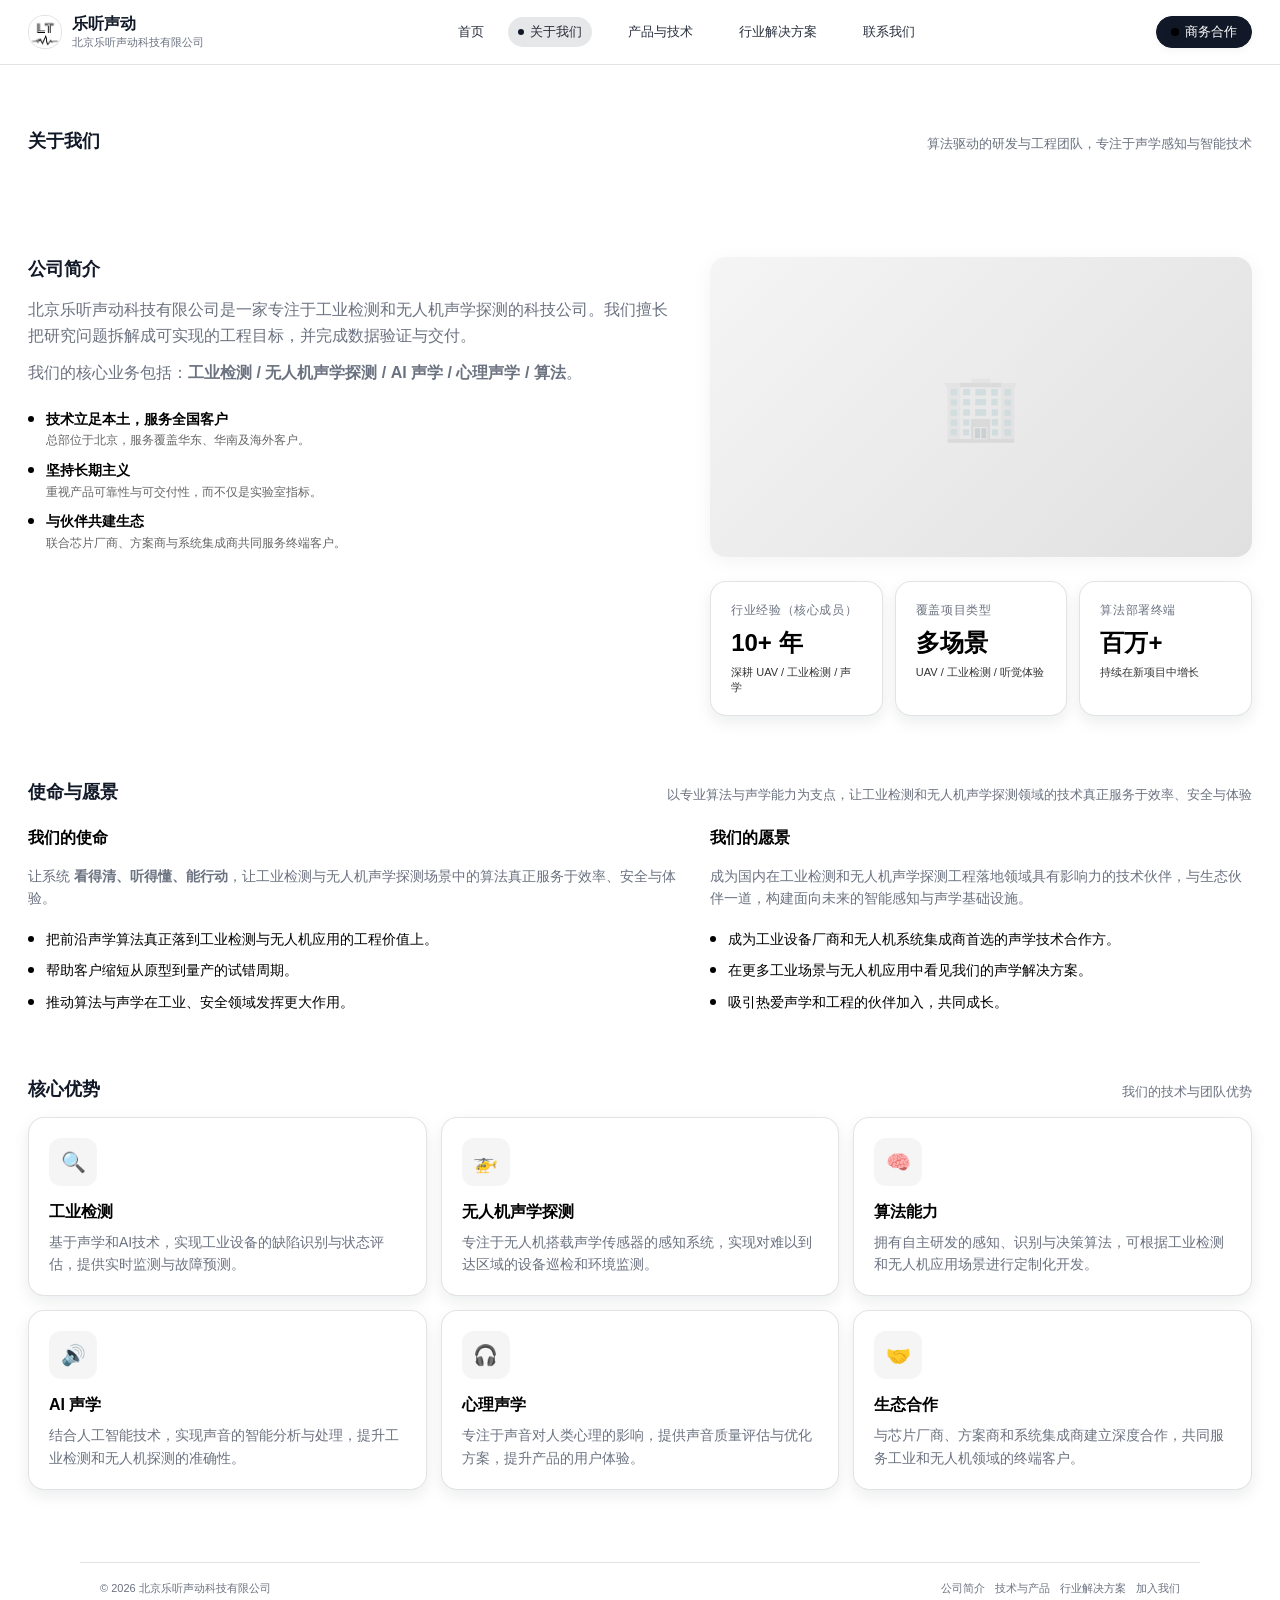
==== commit 277bed9f: "Add files via upload" ====
--- a/about.html
+++ b/about.html
@@ -105,8 +105,8 @@
           </div>
 
           <div>
-            <div class="about-image" style="height: 300px; border-radius: 16px; overflow: hidden; box-shadow: 0 4px 20px rgba(0, 0, 0, 0.05);">
-              <img src="https://trae-api-cn.mchost.guru/api/ide/v1/text_to_image?prompt=modern%20tech%20company%20office%20team%20working%20on%20acoustic%20technology%20white%20background%20clean%20minimalist&image_size=landscape_4_3" alt="乐听声动团队" style="width: 100%; height: 100%; object-fit: cover;">
+            <div class="about-image" style="height: 300px; border-radius: 16px; overflow: hidden; box-shadow: 0 4px 20px rgba(0, 0, 0, 0.05); background: linear-gradient(135deg, #f5f5f5, #e0e0e0); display: flex; align-items: center; justify-content: center; font-size: 64px; color: rgba(0, 0, 0, 0.2);">
+              🏢
             </div>
             <div class="kpi-grid" style="margin-top: 24px;">
               <div class="kpi-card">
--- a/assets/styles.css
+++ b/assets/styles.css
@@ -235,8 +235,7 @@
   position: relative;
   height: 70vh;
   min-height: 500px;
-  background: url('https://trae-api-cn.mchost.guru/api/ide/v1/text_to_image?prompt=acoustic%20technology%20smart%20sensing%20drone%20industrial%20detection%20modern%20tech%20white%20background%20clean%20minimalist%20design&image_size=landscape_16_9') no-repeat center center;
-  background-size: cover;
+  background: linear-gradient(135deg, #f8f9fa, #e9ecef);
   border-radius: 24px;
   margin: 40px 0;
   overflow: hidden;
@@ -321,18 +320,42 @@
 }
 
 .product-card:nth-child(1) .product-image {
-  background: url('https://trae-api-cn.mchost.guru/api/ide/v1/text_to_image?prompt=UAV%20drone%20smart%20sensing%20system%20aerial%20technology%20modern%20clean%20white%20background&image_size=square') no-repeat center center;
-  background-size: cover;
+  background: linear-gradient(135deg, #e3f2fd, #bbdefb);
+  display: flex;
+  align-items: center;
+  justify-content: center;
+  font-size: 48px;
+  color: rgba(0, 0, 0, 0.2);
+}
+
+.product-card:nth-child(1) .product-image::before {
+  content: '🚁';
 }
 
 .product-card:nth-child(2) .product-image {
-  background: url('https://trae-api-cn.mchost.guru/api/ide/v1/text_to_image?prompt=industrial%20acoustic%20detection%20equipment%20sound%20analysis%20technology%20modern%20clean%20white%20background&image_size=square') no-repeat center center;
-  background-size: cover;
+  background: linear-gradient(135deg, #e8f5e8, #c8e6c9);
+  display: flex;
+  align-items: center;
+  justify-content: center;
+  font-size: 48px;
+  color: rgba(0, 0, 0, 0.2);
+}
+
+.product-card:nth-child(2) .product-image::before {
+  content: '🔍';
 }
 
 .product-card:nth-child(3) .product-image {
-  background: url('https://trae-api-cn.mchost.guru/api/ide/v1/text_to_image?prompt=psychoacoustics%20evaluation%20sound%20quality%20analysis%20audio%20technology%20modern%20clean%20white%20background&image_size=square') no-repeat center center;
-  background-size: cover;
+  background: linear-gradient(135deg, #fff3e0, #ffe0b2);
+  display: flex;
+  align-items: center;
+  justify-content: center;
+  font-size: 48px;
+  color: rgba(0, 0, 0, 0.2);
+}
+
+.product-card:nth-child(3) .product-image::before {
+  content: '🔊';
 }
 
 .product-title {
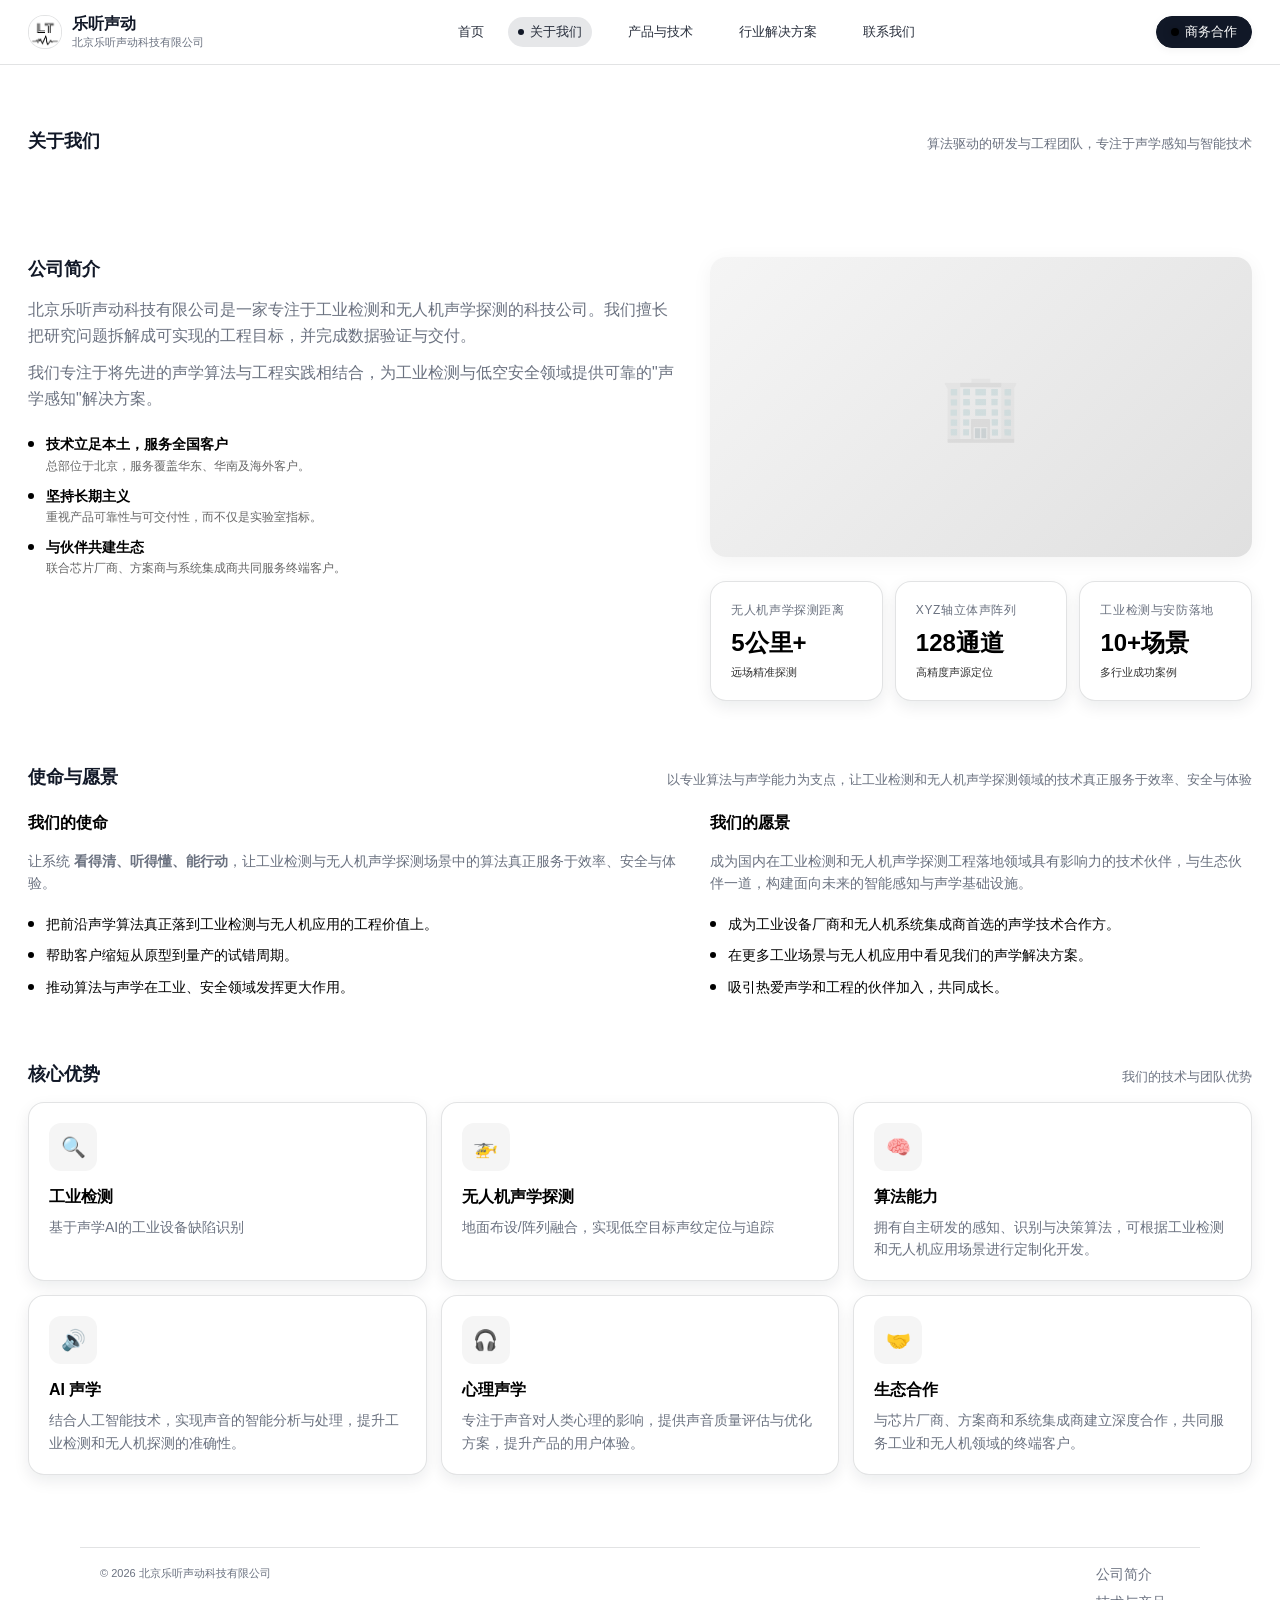
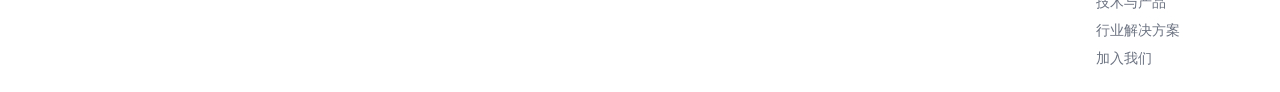
==== commit ec3c8a98: "Add files via upload" ====
--- a/about.html
+++ b/about.html
@@ -76,7 +76,7 @@
               北京乐听声动科技有限公司是一家专注于工业检测和无人机声学探测的科技公司。我们擅长把研究问题拆解成可实现的工程目标，并完成数据验证与交付。
             </p>
             <p class="section-subtitle" style="margin-top: 12px; font-size: 16px; line-height: 1.6;">
-              我们的核心业务包括：<strong>工业检测 / 无人机声学探测 / AI 声学 / 心理声学 / 算法</strong>。
+              我们专注于将先进的声学算法与工程实践相结合，为工业检测与低空安全领域提供可靠的"声学感知"解决方案。
             </p>
 
             <div class="list" style="margin-top: 24px;">
@@ -110,19 +110,19 @@
             </div>
             <div class="kpi-grid" style="margin-top: 24px;">
               <div class="kpi-card">
-                <div class="kpi-label">行业经验（核心成员）</div>
-                <div class="kpi-value">10+ 年</div>
-                <div class="kpi-extra">深耕 UAV / 工业检测 / 声学</div>
+                <div class="kpi-label">无人机声学探测距离</div>
+                <div class="kpi-value">5公里+</div>
+                <div class="kpi-extra">远场精准探测</div>
               </div>
               <div class="kpi-card">
-                <div class="kpi-label">覆盖项目类型</div>
-                <div class="kpi-value">多场景</div>
-                <div class="kpi-extra">UAV / 工业检测 / 听觉体验</div>
+                <div class="kpi-label">XYZ轴立体声阵列</div>
+                <div class="kpi-value">128通道</div>
+                <div class="kpi-extra">高精度声源定位</div>
               </div>
               <div class="kpi-card">
-                <div class="kpi-label">算法部署终端</div>
-                <div class="kpi-value">百万+</div>
-                <div class="kpi-extra">持续在新项目中增长</div>
+                <div class="kpi-label">工业检测与安防落地</div>
+                <div class="kpi-value">10+场景</div>
+                <div class="kpi-extra">多行业成功案例</div>
               </div>
             </div>
           </div>
@@ -192,12 +192,12 @@
           <article class="feature-card">
             <div class="feature-icon">🔍</div>
             <h3 class="feature-title">工业检测</h3>
-            <p class="feature-desc">基于声学和AI技术，实现工业设备的缺陷识别与状态评估，提供实时监测与故障预测。</p>
+            <p class="feature-desc">基于声学AI的工业设备缺陷识别</p>
           </article>
           <article class="feature-card">
             <div class="feature-icon">🚁</div>
             <h3 class="feature-title">无人机声学探测</h3>
-            <p class="feature-desc">专注于无人机搭载声学传感器的感知系统，实现对难以到达区域的设备巡检和环境监测。</p>
+            <p class="feature-desc">地面布设/阵列融合，实现低空目标声纹定位与追踪</p>
           </article>
           <article class="feature-card">
             <div class="feature-icon">🧠</div>
--- a/assets/styles.css
+++ b/assets/styles.css
@@ -235,7 +235,8 @@
   position: relative;
   height: 70vh;
   min-height: 500px;
-  background: linear-gradient(135deg, #f8f9fa, #e9ecef);
+  background: url('assets/images/drone-imager.jpg') no-repeat center center;
+  background-size: cover;
   border-radius: 24px;
   margin: 40px 0;
   overflow: hidden;
@@ -253,13 +254,20 @@
   left: 0;
   right: 0;
   bottom: 0;
-  background: rgba(255, 255, 255, 0.8);
-  z-index: 0;
+  background: linear-gradient(
+    to bottom,
+    rgba(255, 255, 255, 0.5) 0%,
+    rgba(255, 255, 255, 0.1) 40%,
+    rgba(255, 255, 255, 0.1) 60%,
+    rgba(255, 255, 255, 0.5) 100%
+  );
+  z-index: 1;
+  pointer-events: none;
 }
 
 .hero-content {
   position: relative;
-  z-index: 1;
+  z-index: 2;
   text-align: center;
   max-width: 800px;
   padding: 0 20px;
@@ -311,51 +319,10 @@
 
 .product-image {
   height: 200px;
-  background: linear-gradient(135deg, #f5f5f5, #e0e0e0);
-  display: flex;
-  align-items: center;
-  justify-content: center;
-  font-size: 48px;
-  color: rgba(0, 0, 0, 0.1);
-}
-
-.product-card:nth-child(1) .product-image {
-  background: linear-gradient(135deg, #e3f2fd, #bbdefb);
-  display: flex;
-  align-items: center;
-  justify-content: center;
-  font-size: 48px;
-  color: rgba(0, 0, 0, 0.2);
-}
-
-.product-card:nth-child(1) .product-image::before {
-  content: '🚁';
-}
-
-.product-card:nth-child(2) .product-image {
-  background: linear-gradient(135deg, #e8f5e8, #c8e6c9);
-  display: flex;
-  align-items: center;
-  justify-content: center;
-  font-size: 48px;
-  color: rgba(0, 0, 0, 0.2);
-}
-
-.product-card:nth-child(2) .product-image::before {
-  content: '🔍';
-}
-
-.product-card:nth-child(3) .product-image {
-  background: linear-gradient(135deg, #fff3e0, #ffe0b2);
-  display: flex;
-  align-items: center;
-  justify-content: center;
-  font-size: 48px;
-  color: rgba(0, 0, 0, 0.2);
-}
-
-.product-card:nth-child(3) .product-image::before {
-  content: '🔊';
+  background-color: #ffffff;
+  background-size: contain;
+  background-repeat: no-repeat;
+  background-position: center;
 }
 
 .product-title {
@@ -1461,3 +1428,675 @@
   color: var(--text);
 }
 
+/* 产品详情页 */
+.product-detail {
+  margin-top: 40px;
+}
+
+.product-detail-container {
+  display: grid;
+  grid-template-columns: 1fr 1fr;
+  gap: 48px;
+  margin-bottom: 64px;
+}
+
+/* 图片轮播 */
+.product-gallery {
+  position: sticky;
+  top: 100px;
+}
+
+.gallery-main {
+  position: relative;
+  width: 100%;
+  aspect-ratio: 16 / 10;
+  border-radius: 24px;
+  overflow: hidden;
+  background: #ffffff;
+  border: 1px solid var(--border);
+  box-shadow: var(--shadow-soft);
+  margin-bottom: 16px;
+}
+
+.gallery-image {
+  width: 100%;
+  height: 100%;
+  background-size: contain;
+  background-position: center;
+  background-repeat: no-repeat;
+  background-color: #ffffff;
+}
+
+.gallery-nav {
+  position: absolute;
+  top: 50%;
+  transform: translateY(-50%);
+  width: 44px;
+  height: 44px;
+  border-radius: 50%;
+  background: rgba(255, 255, 255, 0.95);
+  border: 1px solid var(--border);
+  cursor: pointer;
+  display: flex;
+  align-items: center;
+  justify-content: center;
+  transition: 0.2s ease;
+  color: var(--text);
+  box-shadow: 0 4px 12px rgba(0, 0, 0, 0.1);
+}
+
+.gallery-nav:hover {
+  background: #ffffff;
+  box-shadow: 0 6px 20px rgba(0, 0, 0, 0.15);
+  transform: translateY(-50%) scale(1.05);
+}
+
+.gallery-prev {
+  left: 16px;
+}
+
+.gallery-next {
+  right: 16px;
+}
+
+.gallery-thumbnails {
+  display: grid;
+  grid-template-columns: repeat(4, 1fr);
+  gap: 12px;
+}
+
+.thumbnail {
+  aspect-ratio: 4 / 3;
+  border-radius: 12px;
+  background-size: cover;
+  background-position: center;
+  background-color: #ffffff;
+  border: 2px solid transparent;
+  cursor: pointer;
+  transition: 0.2s ease;
+  box-shadow: var(--shadow-soft);
+}
+
+.thumbnail:hover {
+  transform: translateY(-2px);
+  box-shadow: var(--shadow);
+}
+
+.thumbnail.active {
+  border-color: var(--primary);
+  box-shadow: 0 0 0 3px rgba(17, 24, 39, 0.15);
+}
+
+/* 产品信息 */
+.product-info {
+  padding-top: 20px;
+}
+
+.product-detail-title {
+  font-size: clamp(28px, 4vw, 36px);
+  font-weight: 700;
+  color: var(--text);
+  margin-bottom: 8px;
+  letter-spacing: -0.02em;
+}
+
+.product-detail-subtitle {
+  font-size: 16px;
+  color: var(--muted);
+  margin-bottom: 24px;
+}
+
+.product-detail-desc {
+  font-size: 15px;
+  line-height: 1.7;
+  color: var(--text);
+  margin-bottom: 32px;
+}
+
+.product-detail-desc p {
+  margin: 0;
+}
+
+/* 核心特性 */
+.product-specs {
+  margin-bottom: 32px;
+}
+
+.specs-title {
+  font-size: 18px;
+  font-weight: 600;
+  color: var(--text);
+  margin-bottom: 16px;
+}
+
+.specs-list {
+  list-style: none;
+  padding: 0;
+  margin: 0;
+}
+
+.specs-list li {
+  display: flex;
+  align-items: flex-start;
+  gap: 12px;
+  padding: 16px 0;
+  border-bottom: 1px solid var(--border);
+}
+
+.specs-list li:last-child {
+  border-bottom: none;
+}
+
+.spec-icon {
+  font-size: 24px;
+  flex-shrink: 0;
+}
+
+.spec-content strong {
+  display: block;
+  font-size: 15px;
+  color: var(--text);
+  margin-bottom: 4px;
+}
+
+.spec-content p {
+  font-size: 14px;
+  color: var(--muted);
+  line-height: 1.5;
+  margin: 0;
+}
+
+/* 操作按钮 */
+.product-actions {
+  display: flex;
+  gap: 12px;
+  flex-wrap: wrap;
+}
+
+.btn-large {
+  padding: 14px 28px;
+  font-size: 15px;
+}
+
+/* 技术参数 */
+.product-tech-specs {
+  margin-top: 64px;
+  padding: 40px;
+  background: var(--surface);
+  border-radius: 24px;
+  border: 1px solid var(--border);
+  box-shadow: var(--shadow-soft);
+}
+
+.tech-specs-grid {
+  display: grid;
+  grid-template-columns: repeat(3, minmax(0, 1fr));
+  gap: 24px;
+  margin-top: 24px;
+}
+
+.tech-spec-item {
+  display: flex;
+  flex-direction: column;
+  gap: 6px;
+  padding: 16px;
+  background: rgba(17, 24, 39, 0.04);
+  border-radius: 12px;
+}
+
+.tech-spec-label {
+  font-size: 13px;
+  color: var(--muted);
+  font-weight: 500;
+}
+
+.tech-spec-value {
+  font-size: 16px;
+  color: var(--text);
+  font-weight: 600;
+}
+
+/* 应用场景 */
+.product-applications {
+  margin-top: 64px;
+}
+
+.application-grid {
+  display: grid;
+  grid-template-columns: repeat(4, minmax(0, 1fr));
+  gap: 20px;
+  margin-top: 24px;
+}
+
+.application-card {
+  padding: 24px;
+  background: var(--surface);
+  border-radius: 16px;
+  border: 1px solid var(--border);
+  box-shadow: var(--shadow-soft);
+  text-align: center;
+  transition: 0.2s ease;
+}
+
+.application-card:hover {
+  transform: translateY(-4px);
+  box-shadow: var(--shadow);
+}
+
+.application-icon {
+  font-size: 40px;
+  margin-bottom: 12px;
+}
+
+.application-card h3 {
+  font-size: 16px;
+  font-weight: 600;
+  color: var(--text);
+  margin-bottom: 8px;
+}
+
+.application-card p {
+  font-size: 13px;
+  color: var(--muted);
+  line-height: 1.5;
+  margin: 0;
+}
+
+/* 产品卡片链接 */
+.product-card-link {
+  display: block;
+  text-decoration: none;
+  color: inherit;
+  height: 100%;
+}
+
+.product-card-link:hover {
+  color: inherit;
+}
+
+/* 响应式 */
+@media (max-width: 900px) {
+  .product-detail-container {
+    grid-template-columns: 1fr;
+    gap: 32px;
+  }
+
+  .product-gallery {
+    position: relative;
+    top: 0;
+  }
+
+  .tech-specs-grid {
+    grid-template-columns: repeat(2, minmax(0, 1fr));
+  }
+
+  .application-grid {
+    grid-template-columns: repeat(2, minmax(0, 1fr));
+  }
+}
+
+@media (max-width: 600px) {
+  .tech-specs-grid {
+    grid-template-columns: 1fr;
+  }
+
+  .application-grid {
+    grid-template-columns: 1fr;
+  }
+
+  .product-actions {
+    flex-direction: column;
+  }
+
+  .btn-large {
+    width: 100%;
+    justify-content: center;
+  }
+}
+
+/* 产品详情页页脚美化 */
+.site-footer {
+  margin-top: 80px;
+  background: linear-gradient(180deg, #f9f9f9 0%, #ffffff 100%);
+  border-top: 1px solid var(--border);
+}
+
+.footer-inner {
+  width: min(1320px, 100%);
+  margin: 0 auto;
+  padding: 48px 28px 32px;
+}
+
+.footer-grid {
+  display: grid;
+  grid-template-columns: 1.2fr 0.9fr 0.9fr;
+  gap: 48px;
+  margin-bottom: 40px;
+}
+
+.footer-column {
+  display: flex;
+  flex-direction: column;
+  gap: 16px;
+}
+
+.footer-title {
+  font-size: 16px;
+  font-weight: 600;
+  color: var(--text);
+  margin-bottom: 8px;
+  letter-spacing: -0.01em;
+}
+
+.footer-contact {
+  display: flex;
+  flex-direction: column;
+  gap: 14px;
+}
+
+.footer-contact-item {
+  display: flex;
+  align-items: flex-start;
+  gap: 12px;
+}
+
+.footer-icon {
+  font-size: 18px;
+  flex-shrink: 0;
+  margin-top: 2px;
+}
+
+.footer-contact-item p {
+  font-size: 14px;
+  line-height: 1.6;
+  color: var(--muted);
+  margin: 0;
+}
+
+.footer-contact-item a {
+  color: var(--muted);
+  text-decoration: none;
+  transition: 0.2s ease;
+}
+
+.footer-contact-item a:hover {
+  color: var(--primary);
+}
+
+.footer-links {
+  list-style: none;
+  padding: 0;
+  margin: 0;
+  display: flex;
+  flex-direction: column;
+  gap: 10px;
+}
+
+.footer-links li {
+  margin: 0;
+}
+
+.footer-links a {
+  font-size: 14px;
+  color: var(--muted);
+  text-decoration: none;
+  transition: 0.2s ease;
+  display: inline-block;
+}
+
+.footer-links a:hover {
+  color: var(--primary);
+  transform: translateX(4px);
+}
+
+.footer-desc {
+  font-size: 14px;
+  line-height: 1.6;
+  color: var(--muted);
+  margin: 0;
+}
+
+.footer-bottom {
+  border-top: 1px solid var(--border);
+  padding: 24px 0;
+}
+
+.footer-bottom-inner {
+  width: min(1320px, 100%);
+  margin: 0 auto;
+  padding: 0 28px;
+}
+
+.footer-bottom p {
+  font-size: 13px;
+  color: var(--muted);
+  margin: 0;
+  text-align: center;
+}
+
+/* 响应式 */
+@media (max-width: 900px) {
+  .footer-grid {
+    grid-template-columns: 1fr;
+    gap: 32px;
+  }
+
+  .site-footer {
+    margin-top: 60px;
+  }
+
+  .footer-inner {
+    padding: 36px 20px 24px;
+  }
+
+  .footer-bottom {
+    padding: 20px 0;
+  }
+}
+
+/* 产品详情页导航栏美化 */
+.site-header {
+  position: sticky;
+  top: 0;
+  z-index: 1000;
+  background: rgba(255, 255, 255, 0.95);
+  backdrop-filter: blur(12px);
+  border-bottom: 1px solid var(--border);
+  box-shadow: 0 2px 12px rgba(0, 0, 0, 0.05);
+}
+
+.header-inner {
+  width: min(1320px, 100%);
+  margin: 0 auto;
+  padding: 14px 28px;
+  display: flex;
+  align-items: center;
+  justify-content: space-between;
+  gap: 24px;
+}
+
+.site-logo {
+  flex-shrink: 0;
+  text-decoration: none;
+  color: var(--text);
+  font-weight: 600;
+  font-size: 18px;
+  letter-spacing: -0.02em;
+  transition: 0.2s ease;
+}
+
+.site-logo:hover {
+  color: var(--primary);
+}
+
+.logo-text {
+  font-weight: 700;
+  background: linear-gradient(135deg, var(--text) 0%, var(--primary) 100%);
+  -webkit-background-clip: text;
+  -webkit-text-fill-color: transparent;
+  background-clip: text;
+}
+
+.site-nav {
+  display: flex;
+  align-items: center;
+  gap: 8px;
+  flex-grow: 1;
+  justify-content: flex-end;
+}
+
+.site-nav a {
+  padding: 10px 18px;
+  border-radius: 999px;
+  font-size: 14px;
+  font-weight: 500;
+  color: var(--muted);
+  text-decoration: none;
+  transition: all 0.2s ease;
+  position: relative;
+  background: transparent;
+}
+
+.site-nav a::before {
+  content: '';
+  position: absolute;
+  bottom: 8px;
+  left: 50%;
+  transform: translateX(-50%);
+  width: 0;
+  height: 2px;
+  background: var(--primary);
+  border-radius: 2px;
+  transition: width 0.2s ease;
+}
+
+.site-nav a:hover {
+  color: var(--text);
+  background: rgba(17, 24, 39, 0.04);
+}
+
+.site-nav a:hover::before {
+  width: 60%;
+}
+
+.site-nav a.active {
+  color: var(--text);
+  background: rgba(17, 24, 39, 0.06);
+  font-weight: 600;
+}
+
+.site-nav a.active::before {
+  width: 80%;
+  bottom: 6px;
+}
+
+.nav-toggle {
+  display: none;
+  width: 40px;
+  height: 40px;
+  border-radius: 8px;
+  background: transparent;
+  border: 1px solid var(--border);
+  cursor: pointer;
+  padding: 10px;
+  transition: 0.2s ease;
+}
+
+.nav-toggle:hover {
+  background: rgba(17, 24, 39, 0.05);
+}
+
+.nav-toggle span {
+  display: block;
+  width: 100%;
+  height: 2px;
+  background: var(--text);
+  border-radius: 2px;
+  position: relative;
+  transition: 0.2s ease;
+}
+
+.nav-toggle span::before,
+.nav-toggle span::after {
+  content: '';
+  position: absolute;
+  width: 100%;
+  height: 2px;
+  background: var(--text);
+  border-radius: 2px;
+  transition: 0.2s ease;
+}
+
+.nav-toggle span::before {
+  top: -8px;
+}
+
+.nav-toggle span::after {
+  top: 8px;
+}
+
+/* 响应式 */
+@media (max-width: 900px) {
+  .site-nav {
+    position: fixed;
+    top: 64px;
+    left: 0;
+    right: 0;
+    bottom: 0;
+    background: rgba(255, 255, 255, 0.98);
+    backdrop-filter: blur(12px);
+    flex-direction: column;
+    align-items: flex-start;
+    padding: 24px;
+    gap: 4px;
+    transform: translateX(100%);
+    transition: transform 0.3s ease;
+    overflow-y: auto;
+  }
+
+  .site-nav.active {
+    transform: translateX(0);
+  }
+
+  .site-nav a {
+    width: 100%;
+    padding: 16px 20px;
+    border-radius: 12px;
+    font-size: 16px;
+    justify-content: flex-start;
+  }
+
+  .site-nav a::before {
+    display: none;
+  }
+
+  .nav-toggle {
+    display: flex;
+    align-items: center;
+    justify-content: center;
+  }
+
+  .header-inner {
+    padding: 12px 20px;
+  }
+
+  .logo-text {
+    font-size: 17px;
+  }
+}
+
+@media (max-width: 600px) {
+  .site-nav {
+    top: 60px;
+  }
+
+  .header-inner {
+    padding: 10px 16px;
+  }
+
+  .nav-toggle {
+    width: 36px;
+    height: 36px;
+  }
+}
+
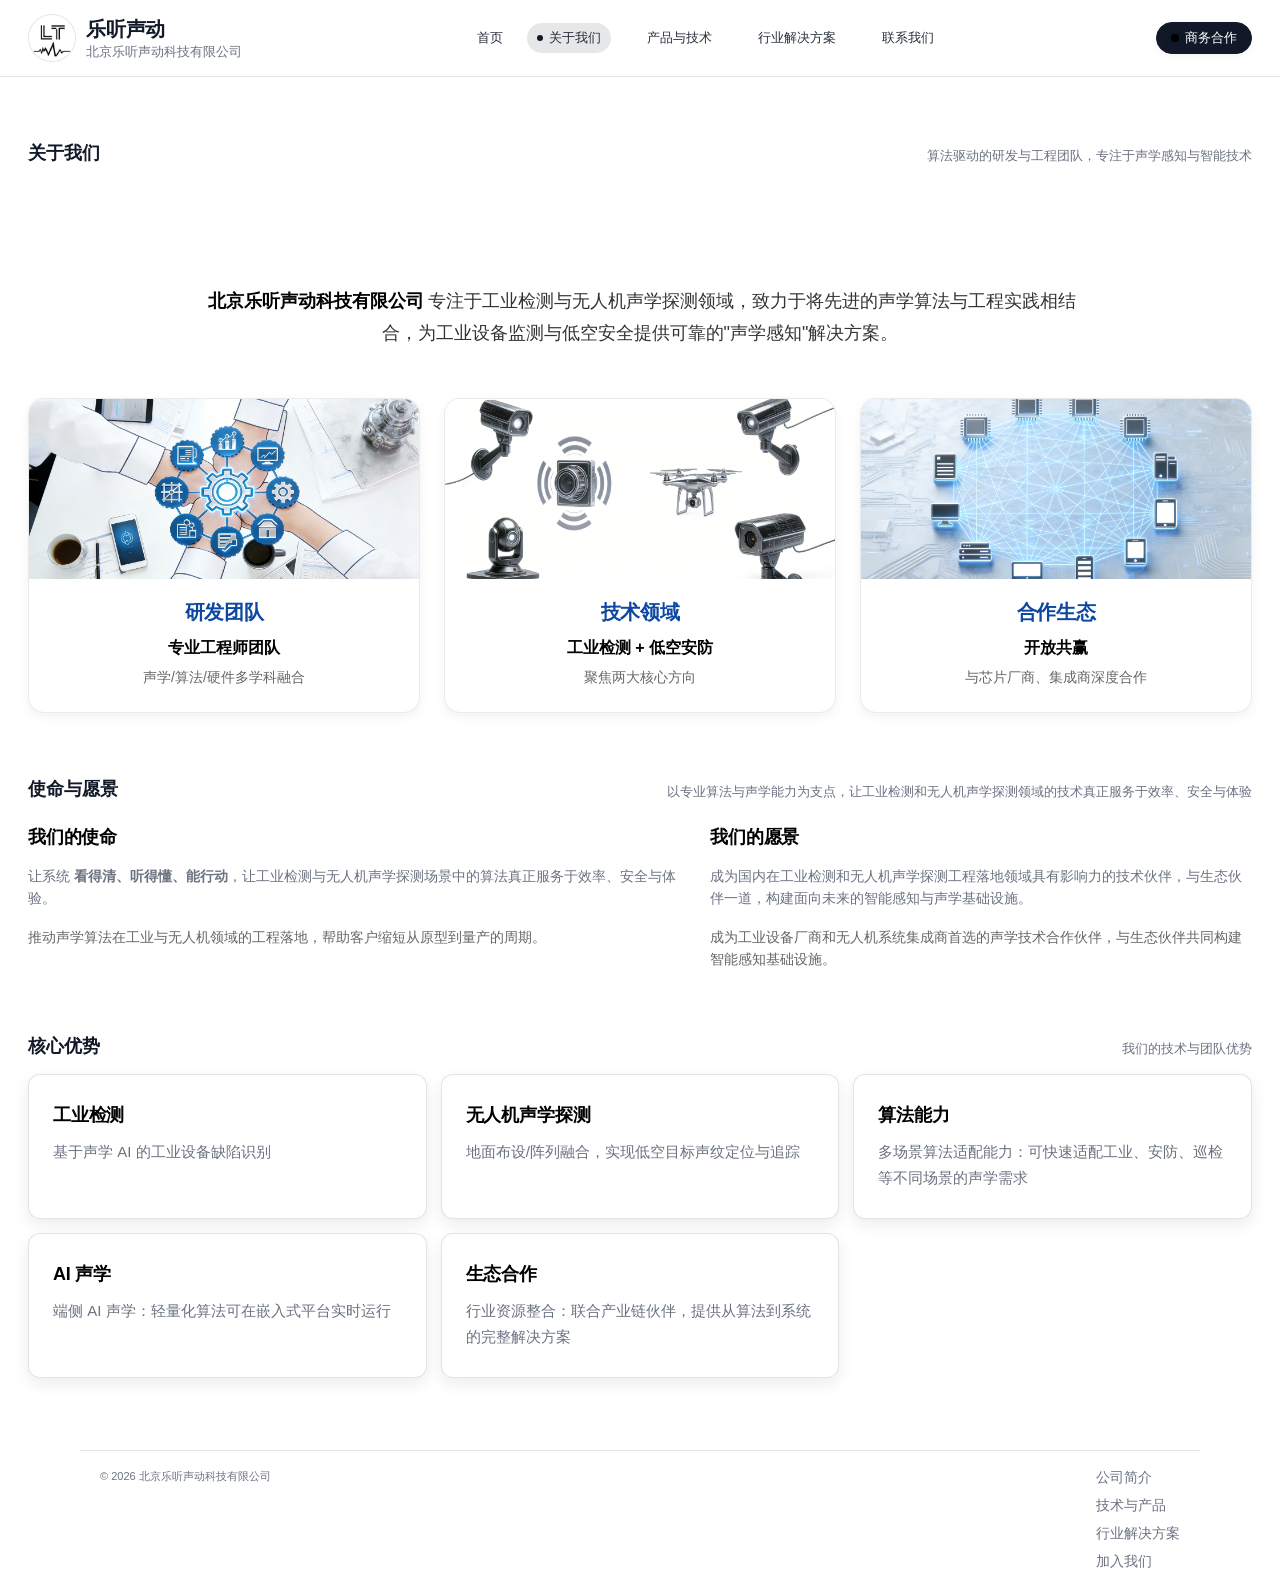
==== commit aa48f9a2: "Add files via upload" ====
--- a/about.html
+++ b/about.html
@@ -69,61 +69,31 @@
 
       <!-- 公司简介 -->
       <section class="section">
-        <div class="two-col">
-          <div>
-            <h2 class="section-title">公司简介</h2>
-            <p class="section-subtitle" style="margin-top: 16px; font-size: 16px; line-height: 1.6;">
-              北京乐听声动科技有限公司是一家专注于工业检测和无人机声学探测的科技公司。我们擅长把研究问题拆解成可实现的工程目标，并完成数据验证与交付。
+        <div class="about-intro-content">
+          <div class="about-intro-text">
+            <p class="intro-paragraph">
+              <span class="company-name">北京乐听声动科技有限公司</span>专注于工业检测与无人机声学探测领域，致力于将先进的声学算法与工程实践相结合，为工业设备监测与低空安全提供可靠的"声学感知"解决方案。
             </p>
-            <p class="section-subtitle" style="margin-top: 12px; font-size: 16px; line-height: 1.6;">
-              我们专注于将先进的声学算法与工程实践相结合，为工业检测与低空安全领域提供可靠的"声学感知"解决方案。
-            </p>
-
-            <div class="list" style="margin-top: 24px;">
-              <div class="list-item">
-                <span class="dot"></span>
-                <div>
-                  <strong>技术立足本土，服务全国客户</strong>
-                  <small>总部位于北京，服务覆盖华东、华南及海外客户。</small>
-                </div>
-              </div>
-              <div class="list-item">
-                <span class="dot"></span>
-                <div>
-                  <strong>坚持长期主义</strong>
-                  <small>重视产品可靠性与可交付性，而不仅是实验室指标。</small>
-                </div>
-              </div>
-              <div class="list-item">
-                <span class="dot"></span>
-                <div>
-                  <strong>与伙伴共建生态</strong>
-                  <small>联合芯片厂商、方案商与系统集成商共同服务终端客户。</small>
-                </div>
-              </div>
+          </div>
+          
+          <div class="about-stats">
+            <div class="stat-card">
+              <div class="stat-image" style="background-image: url('assets/images/team-rd.png'); background-size: cover; background-position: center;"></div>
+              <div class="stat-value">研发团队</div>
+              <div class="stat-label">专业工程师团队</div>
+              <div class="stat-desc">声学/算法/硬件多学科融合</div>
             </div>
-          </div>
-
-          <div>
-            <div class="about-image" style="height: 300px; border-radius: 16px; overflow: hidden; box-shadow: 0 4px 20px rgba(0, 0, 0, 0.05); background: linear-gradient(135deg, #f5f5f5, #e0e0e0); display: flex; align-items: center; justify-content: center; font-size: 64px; color: rgba(0, 0, 0, 0.2);">
-              🏢
+            <div class="stat-card">
+              <div class="stat-image" style="background-image: url('assets/images/tech-field.png'); background-size: cover; background-position: center;"></div>
+              <div class="stat-value">技术领域</div>
+              <div class="stat-label">工业检测 + 低空安防</div>
+              <div class="stat-desc">聚焦两大核心方向</div>
             </div>
-            <div class="kpi-grid" style="margin-top: 24px;">
-              <div class="kpi-card">
-                <div class="kpi-label">无人机声学探测距离</div>
-                <div class="kpi-value">5公里+</div>
-                <div class="kpi-extra">远场精准探测</div>
-              </div>
-              <div class="kpi-card">
-                <div class="kpi-label">XYZ轴立体声阵列</div>
-                <div class="kpi-value">128通道</div>
-                <div class="kpi-extra">高精度声源定位</div>
-              </div>
-              <div class="kpi-card">
-                <div class="kpi-label">工业检测与安防落地</div>
-                <div class="kpi-value">10+场景</div>
-                <div class="kpi-extra">多行业成功案例</div>
-              </div>
+            <div class="stat-card">
+              <div class="stat-image" style="background-image: url('assets/images/ecosystem.png'); background-size: cover; background-position: center;"></div>
+              <div class="stat-value">合作生态</div>
+              <div class="stat-label">开放共赢</div>
+              <div class="stat-desc">与芯片厂商、集成商深度合作</div>
             </div>
           </div>
         </div>
@@ -142,20 +112,9 @@
             <p class="section-subtitle" style="margin-top: 16px; font-size: 14px; line-height: 1.6;">
               让系统 <strong>看得清、听得懂、能行动</strong>，让工业检测与无人机声学探测场景中的算法真正服务于效率、安全与体验。
             </p>
-            <div class="list" style="margin-top: 20px;">
-              <div class="list-item">
-                <span class="dot"></span>
-                <div>把前沿声学算法真正落到工业检测与无人机应用的工程价值上。</div>
-              </div>
-              <div class="list-item">
-                <span class="dot"></span>
-                <div>帮助客户缩短从原型到量产的试错周期。</div>
-              </div>
-              <div class="list-item">
-                <span class="dot"></span>
-                <div>推动算法与声学在工业、安全领域发挥更大作用。</div>
-              </div>
-            </div>
+            <p class="section-subtitle" style="margin-top: 16px; font-size: 14px; line-height: 1.6; color: #666;">
+              推动声学算法在工业与无人机领域的工程落地，帮助客户缩短从原型到量产的周期。
+            </p>
           </div>
 
           <div class="mission-vision-card">
@@ -163,20 +122,9 @@
             <p class="section-subtitle" style="margin-top: 16px; font-size: 14px; line-height: 1.6;">
               成为国内在工业检测和无人机声学探测工程落地领域具有影响力的技术伙伴，与生态伙伴一道，构建面向未来的智能感知与声学基础设施。
             </p>
-            <div class="list" style="margin-top: 20px;">
-              <div class="list-item">
-                <span class="dot"></span>
-                <div>成为工业设备厂商和无人机系统集成商首选的声学技术合作方。</div>
-              </div>
-              <div class="list-item">
-                <span class="dot"></span>
-                <div>在更多工业场景与无人机应用中看见我们的声学解决方案。</div>
-              </div>
-              <div class="list-item">
-                <span class="dot"></span>
-                <div>吸引热爱声学和工程的伙伴加入，共同成长。</div>
-              </div>
-            </div>
+            <p class="section-subtitle" style="margin-top: 16px; font-size: 14px; line-height: 1.6; color: #666;">
+              成为工业设备厂商和无人机系统集成商首选的声学技术合作伙伴，与生态伙伴共同构建智能感知基础设施。
+            </p>
           </div>
         </div>
       </section>
@@ -190,34 +138,24 @@
 
         <div class="feature-grid">
           <article class="feature-card">
-            <div class="feature-icon">🔍</div>
             <h3 class="feature-title">工业检测</h3>
-            <p class="feature-desc">基于声学AI的工业设备缺陷识别</p>
+            <p class="feature-desc">基于声学 AI 的工业设备缺陷识别</p>
           </article>
           <article class="feature-card">
-            <div class="feature-icon">🚁</div>
             <h3 class="feature-title">无人机声学探测</h3>
             <p class="feature-desc">地面布设/阵列融合，实现低空目标声纹定位与追踪</p>
           </article>
           <article class="feature-card">
-            <div class="feature-icon">🧠</div>
             <h3 class="feature-title">算法能力</h3>
-            <p class="feature-desc">拥有自主研发的感知、识别与决策算法，可根据工业检测和无人机应用场景进行定制化开发。</p>
+            <p class="feature-desc">多场景算法适配能力：可快速适配工业、安防、巡检等不同场景的声学需求</p>
           </article>
           <article class="feature-card">
-            <div class="feature-icon">🔊</div>
             <h3 class="feature-title">AI 声学</h3>
-            <p class="feature-desc">结合人工智能技术，实现声音的智能分析与处理，提升工业检测和无人机探测的准确性。</p>
+            <p class="feature-desc">端侧 AI 声学：轻量化算法可在嵌入式平台实时运行</p>
           </article>
           <article class="feature-card">
-            <div class="feature-icon">🎧</div>
-            <h3 class="feature-title">心理声学</h3>
-            <p class="feature-desc">专注于声音对人类心理的影响，提供声音质量评估与优化方案，提升产品的用户体验。</p>
-          </article>
-          <article class="feature-card">
-            <div class="feature-icon">🤝</div>
             <h3 class="feature-title">生态合作</h3>
-            <p class="feature-desc">与芯片厂商、方案商和系统集成商建立深度合作，共同服务工业和无人机领域的终端客户。</p>
+            <p class="feature-desc">行业资源整合：联合产业链伙伴，提供从算法到系统的完整解决方案</p>
           </article>
         </div>
       </section>
--- a/assets/styles.css
+++ b/assets/styles.css
@@ -83,9 +83,9 @@
 }
 
 .brand-logo {
-  width: 34px;
-  height: 34px;
-  border-radius: 16px;
+  width: 48px;
+  height: 48px;
+  border-radius: 24px;
   overflow: hidden;
   border: 1px solid rgba(148, 163, 184, 0.35);
   background: #020617;
@@ -100,7 +100,7 @@
 }
 
 .brand-text-main {
-  font-size: 16px;
+  font-size: 20px;
   font-weight: 600;
   letter-spacing: 0.08em;
   text-transform: uppercase;
@@ -108,7 +108,7 @@
 }
 
 .brand-text-sub {
-  font-size: 11px;
+  font-size: 13px;
   color: #9ca3af;
 }
 
@@ -171,6 +171,7 @@
   display: inline-flex;
   align-items: center;
   gap: 6px;
+  white-space: nowrap;
   cursor: pointer;
   transition: 0.18s ease;
   box-shadow: 0 2px 8px rgba(0, 0, 0, 0.05);
@@ -295,6 +296,195 @@
   flex-wrap: wrap;
 }
 
+/* 业务网格布局 - 用于首页核心业务两列居中 */
+.business-grid {
+  display: flex;
+  gap: 24px;
+  justify-content: center;
+  margin-top: 40px;
+}
+
+.business-card {
+  background: #ffffff;
+  border-radius: 12px;
+  padding: 36px 32px;
+  border: 1px solid rgba(0, 0, 0, 0.06);
+  box-shadow: 0 2px 8px rgba(0, 0, 0, 0.03);
+  transition: transform 0.3s ease, box-shadow 0.3s ease;
+  flex: 1;
+  max-width: 520px;
+}
+
+.business-card:hover {
+  transform: translateY(-4px);
+  box-shadow: 0 6px 16px rgba(0, 0, 0, 0.06);
+}
+
+.business-title {
+  font-size: 22px;
+  font-weight: 600;
+  color: #000000;
+  margin-bottom: 16px;
+  letter-spacing: -0.01em;
+}
+
+.business-desc {
+  font-size: 15px;
+  color: #666666;
+  line-height: 1.7;
+  margin-bottom: 20px;
+}
+
+.business-tags {
+  display: flex;
+  flex-wrap: wrap;
+  gap: 8px;
+}
+
+.business-tag {
+  font-size: 13px;
+  color: #666666;
+  background: #f5f5f5;
+  padding: 6px 12px;
+  border-radius: 16px;
+  font-weight: 500;
+}
+
+/* 解决方案网格布局 - 用于 solutions.html 两列居中 */
+.solutions-grid {
+  display: flex;
+  gap: 24px;
+  justify-content: center;
+  margin-top: 40px;
+}
+
+.solutions-grid .product-card {
+  width: calc(50% - 12px);
+  max-width: 560px;
+}
+
+/* 核心能力卡片 - 用于 about.html 公司简介区域 */
+.capabilities-grid {
+  display: flex;
+  gap: 20px;
+  margin-top: 24px;
+}
+
+.capability-card {
+  flex: 1;
+  padding: 20px;
+  background: #ffffff;
+  border-radius: 12px;
+  border: 1px solid rgba(0, 0, 0, 0.08);
+  box-shadow: 0 2px 8px rgba(0, 0, 0, 0.04);
+  transition: transform 0.2s ease, box-shadow 0.2s ease;
+}
+
+.capability-card:hover {
+  transform: translateY(-2px);
+  box-shadow: 0 4px 12px rgba(0, 0, 0, 0.08);
+}
+
+.capability-icon {
+  width: 40px;
+  height: 40px;
+  background: #2D6A4F;
+  border-radius: 8px;
+  margin-bottom: 12px;
+}
+
+.capability-title {
+  font-size: 16px;
+  font-weight: 600;
+  color: #000000;
+  margin-bottom: 8px;
+}
+
+.capability-desc {
+  font-size: 14px;
+  color: #666666;
+  line-height: 1.5;
+  margin: 0;
+}
+
+/* 关于我们页面简介区域新样式 */
+.about-intro-content {
+  margin-top: 40px;
+}
+
+.about-intro-text {
+  max-width: 900px;
+  margin: 0 auto 48px;
+}
+
+.intro-paragraph {
+  font-size: 18px;
+  line-height: 1.8;
+  color: #333333;
+  text-align: center;
+  margin: 0;
+}
+
+.company-name {
+  font-weight: 700;
+  color: #000000;
+  position: relative;
+  display: inline-block;
+  padding: 0 4px;
+}
+
+.about-stats {
+  display: grid;
+  grid-template-columns: repeat(3, 1fr);
+  gap: 24px;
+  margin-top: 48px;
+}
+
+.stat-card {
+  background: #ffffff;
+  border-radius: 16px;
+  padding: 0;
+  text-align: center;
+  border: 1px solid rgba(0, 0, 0, 0.08);
+  box-shadow: 0 4px 12px rgba(0, 0, 0, 0.05);
+  transition: transform 0.2s ease, box-shadow 0.2s ease;
+  overflow: hidden;
+}
+
+.stat-card:hover {
+  transform: translateY(-4px);
+  box-shadow: 0 8px 24px rgba(0, 0, 0, 0.08);
+}
+
+.stat-image {
+  width: 100%;
+  height: 180px;
+  background: linear-gradient(135deg, #f5f7fa 0%, #e8ecf1 100%);
+  margin-bottom: 20px;
+}
+
+.stat-value {
+  font-size: 20px;
+  font-weight: 700;
+  color: #0D47A1;
+  margin: 0 24px 12px;
+  letter-spacing: -0.02em;
+}
+
+.stat-label {
+  font-size: 16px;
+  font-weight: 600;
+  color: #000000;
+  margin: 0 24px 8px;
+}
+
+.stat-desc {
+  font-size: 14px;
+  color: #666666;
+  line-height: 1.5;
+  margin: 0 24px 24px;
+}
+
 /* 产品网格 */
 .product-grid {
   display: grid;
@@ -319,10 +509,11 @@
 
 .product-image {
   height: 200px;
-  background-color: #ffffff;
-  background-size: contain;
+  background-color: #f5f7fa;
+  background-size: 80%;
   background-repeat: no-repeat;
   background-position: center;
+  padding: 20px;
 }
 
 .product-title {
@@ -453,16 +644,16 @@
 
 .faq-item {
   padding: 24px;
-  border-radius: 16px;
+  border-radius: 12px;
   background: #ffffff;
-  border: 1px solid rgba(0, 0, 0, 0.1);
-  box-shadow: 0 4px 12px rgba(0, 0, 0, 0.05);
+  border: 1px solid rgba(0, 0, 0, 0.06);
+  box-shadow: 0 2px 8px rgba(0, 0, 0, 0.03);
   transition: transform 0.3s ease, box-shadow 0.3s ease;
 }
 
 .faq-item:hover {
   transform: translateY(-4px);
-  box-shadow: 0 8px 16px rgba(0, 0, 0, 0.08);
+  box-shadow: 0 6px 16px rgba(0, 0, 0, 0.06);
 }
 
 .faq-question {
@@ -792,43 +983,70 @@
 }
 
 .feature-card {
-  padding: 20px;
-  border-radius: 16px;
+  padding: 28px 24px;
+  border-radius: 12px;
   background: #ffffff;
-  border: 1px solid rgba(0, 0, 0, 0.1);
-  box-shadow: 0 4px 12px rgba(0, 0, 0, 0.05);
+  border: 1px solid rgba(0, 0, 0, 0.06);
+  box-shadow: 0 2px 8px rgba(0, 0, 0, 0.03);
   transition: transform 0.3s ease, box-shadow 0.3s ease;
 }
 
 .feature-card:hover {
   transform: translateY(-4px);
-  box-shadow: 0 8px 16px rgba(0, 0, 0, 0.08);
-}
-
-.feature-icon {
-  width: 48px;
-  height: 48px;
-  border-radius: 12px;
+  box-shadow: 0 6px 16px rgba(0, 0, 0, 0.06);
+}
+
+.feature-title {
+  font-size: 18px;
+  font-weight: 600;
+  color: #000000;
+  margin-bottom: 12px;
+  letter-spacing: -0.01em;
+}
+
+.feature-desc {
+  font-size: 15px;
+  color: #666666;
+  line-height: 1.7;
+}
+
+/* 合作方式步骤样式 */
+.cooperation-step {
+  display: flex;
+  gap: 16px;
+  align-items: flex-start;
+}
+
+.step-icon {
+  width: 28px;
+  height: 28px;
+  border-radius: 50%;
   background: #f5f5f5;
   display: flex;
   align-items: center;
   justify-content: center;
-  font-size: 20px;
-  color: #000000;
-  margin-bottom: 16px;
-}
-
-.feature-title {
-  font-size: 16px;
+  font-size: 15px;
+  color: #333333;
+  flex-shrink: 0;
+  font-weight: 600;
+}
+
+.step-content {
+  flex: 1;
+}
+
+.step-title {
+  font-size: 17px;
   font-weight: 600;
   color: #000000;
   margin-bottom: 8px;
 }
 
-.feature-desc {
-  font-size: 14px;
+.step-desc {
+  font-size: 15px;
   color: #666666;
   line-height: 1.6;
+  margin: 0;
 }
 
 /* 通用 section 布局 */
@@ -848,16 +1066,16 @@
 
 .kpi-card {
   padding: 20px;
-  border-radius: 16px;
+  border-radius: 0;
   background: #ffffff;
-  border: 1px solid rgba(0, 0, 0, 0.1);
-  box-shadow: 0 4px 12px rgba(0, 0, 0, 0.05);
+  border: none;
+  box-shadow: none;
   transition: transform 0.3s ease, box-shadow 0.3s ease;
 }
 
 .kpi-card:hover {
   transform: translateY(-4px);
-  box-shadow: 0 8px 16px rgba(0, 0, 0, 0.08);
+  box-shadow: 0 6px 16px rgba(0, 0, 0, 0.06);
 }
 
 .kpi-label {
@@ -1579,7 +1797,7 @@
   display: flex;
   align-items: flex-start;
   gap: 12px;
-  padding: 16px 0;
+  padding: 20px 0;
   border-bottom: 1px solid var(--border);
 }
 
@@ -1587,22 +1805,18 @@
   border-bottom: none;
 }
 
-.spec-icon {
-  font-size: 24px;
-  flex-shrink: 0;
-}
-
 .spec-content strong {
   display: block;
-  font-size: 15px;
+  font-size: 16px;
   color: var(--text);
-  margin-bottom: 4px;
+  margin-bottom: 6px;
+  font-weight: 600;
 }
 
 .spec-content p {
   font-size: 14px;
   color: var(--muted);
-  line-height: 1.5;
+  line-height: 1.6;
   margin: 0;
 }
 
@@ -2100,3 +2314,333 @@
   }
 }
 
+/* 移动端优化 - 确保手机端正常显示 */
+@media (max-width: 768px) {
+  html {
+    font-size: 16px;
+  }
+  
+  body {
+    -webkit-text-size-adjust: 100%;
+    text-size-adjust: 100%;
+  }
+  
+  .page-inner {
+    padding: 0 16px 32px;
+    width: 100%;
+  }
+  
+  .navbar-inner {
+    padding: 12px 16px;
+    width: 100%;
+  }
+  
+  .brand-logo {
+    width: 42px;
+    height: 42px;
+    border-radius: 21px;
+  }
+  
+  .brand-text-main {
+    font-size: 18px;
+  }
+  
+  .section {
+    margin-top: 40px;
+  }
+  
+  .section-title {
+    font-size: 24px;
+    word-break: keep-all;
+    white-space: nowrap;
+  }
+  
+  .section-subtitle {
+    font-size: 14px;
+  }
+  
+  .business-grid {
+    flex-direction: column;
+    gap: 16px;
+  }
+  
+  .business-card {
+    width: 100%;
+    max-width: none;
+    padding: 24px 20px;
+  }
+  
+  .business-icon {
+    font-size: 28px;
+  }
+  
+  .business-title {
+    font-size: 18px;
+  }
+  
+  .business-desc {
+    font-size: 13px;
+  }
+  
+  .business-tag {
+    font-size: 11px;
+    padding: 4px 10px;
+  }
+  
+  .solutions-grid {
+    flex-direction: column;
+    gap: 16px;
+  }
+  
+  .solutions-grid .product-card {
+    width: 100%;
+    max-width: none;
+  }
+  
+  .capabilities-grid {
+    flex-direction: column;
+    gap: 16px;
+  }
+  
+  .capability-card {
+    width: 100%;
+  }
+  
+  .about-stats {
+    grid-template-columns: 1fr;
+    gap: 16px;
+  }
+  
+  .stat-card {
+    padding: 0;
+  }
+  
+  .stat-image {
+    height: 140px;
+  }
+  
+  .stat-value {
+    font-size: 18px;
+    margin: 0 20px 10px;
+  }
+  
+  .stat-label {
+    font-size: 15px;
+    margin: 0 20px 6px;
+  }
+  
+  .stat-desc {
+    font-size: 13px;
+    margin: 0 20px 20px;
+  }
+  
+  .product-grid {
+    grid-template-columns: 1fr;
+    gap: 16px;
+  }
+  
+  .product-image {
+    height: 180px;
+  }
+  
+  .product-title {
+    font-size: 17px;
+    margin: 16px;
+  }
+  
+  .product-desc {
+    font-size: 14px;
+    margin: 0 16px 16px;
+  }
+  
+  .feature-grid {
+    grid-template-columns: 1fr;
+    gap: 16px;
+  }
+  
+  .feature-card {
+    padding: 20px;
+  }
+  
+  .feature-title {
+    font-size: 18px;
+  }
+  
+  .feature-desc {
+    font-size: 14px;
+  }
+  
+  .hero-banner {
+    height: 45vh;
+    min-height: 280px;
+    margin: 16px 0;
+    border-radius: 12px;
+  }
+  
+  .hero-banner-actions {
+    gap: 12px;
+  }
+  
+  .btn-primary,
+  .btn-ghost {
+    padding: 10px 20px;
+    font-size: 14px;
+  }
+  
+  .two-col {
+    grid-template-columns: 1fr;
+    gap: 24px;
+  }
+  
+  .kpi-grid {
+    grid-template-columns: 1fr;
+    gap: 12px;
+  }
+  
+  .kpi-card {
+    padding: 16px;
+  }
+  
+  .kpi-label {
+    font-size: 12px;
+  }
+  
+  .kpi-value {
+    font-size: 24px;
+  }
+  
+  .kpi-extra {
+    font-size: 12px;
+  }
+  
+  .footer-links {
+    flex-direction: column;
+    gap: 12px;
+  }
+  
+  .footer-links a {
+    font-size: 13px;
+  }
+}
+
+/* 小屏幕手机优化 */
+@media (max-width: 480px) {
+  html {
+    font-size: 15px;
+  }
+  
+  .brand-logo {
+    width: 38px;
+    height: 38px;
+    border-radius: 19px;
+  }
+  
+  .brand-text-main {
+    font-size: 16px;
+  }
+  
+  .hero-banner {
+    height: 40vh;
+    min-height: 240px;
+  }
+  
+  .product-image {
+    height: 160px;
+  }
+  
+  .btn-primary,
+  .btn-ghost {
+    padding: 8px 16px;
+    font-size: 13px;
+  }
+}
+
+/* 平板优化 */
+@media (min-width: 769px) and (max-width: 1024px) {
+  .page-inner {
+    padding: 0 24px 48px;
+  }
+  
+  .product-grid {
+    grid-template-columns: repeat(2, 1fr);
+    gap: 20px;
+  }
+  
+  .feature-grid {
+    grid-template-columns: repeat(2, 1fr);
+  }
+  
+  .hero-banner {
+    height: 55vh;
+    min-height: 380px;
+  }
+  
+  .business-grid,
+  .solutions-grid {
+    flex-wrap: wrap;
+    justify-content: center;
+  }
+  
+  .business-grid .feature-card,
+  .solutions-grid .product-card {
+    width: calc(50% - 12px);
+    max-width: none;
+  }
+  
+  .capabilities-grid {
+    flex-wrap: wrap;
+  }
+  
+  .capability-card {
+    flex: 1 1 calc(33.333% - 14px);
+    min-width: calc(33.333% - 14px);
+  }
+  
+  .about-stats {
+    grid-template-columns: repeat(3, 1fr);
+    gap: 20px;
+  }
+  
+  .stat-card {
+    padding: 0;
+  }
+  
+  .stat-image {
+    height: 160px;
+  }
+  
+  .stat-value {
+    font-size: 19px;
+    margin: 0 22px 11px;
+  }
+  
+  .stat-label {
+    font-size: 15px;
+    margin: 0 22px 7px;
+  }
+  
+  .stat-desc {
+    font-size: 13px;
+    margin: 0 22px 22px;
+  }
+}
+
+/* 桌面端优化 */
+@media (min-width: 1025px) {
+  .page-inner {
+    max-width: 1280px;
+  }
+  
+  .navbar-inner {
+    max-width: 1280px;
+  }
+  
+  .product-grid {
+    grid-template-columns: repeat(3, 1fr);
+  }
+  
+  .feature-grid {
+    grid-template-columns: repeat(3, 1fr);
+  }
+}
+
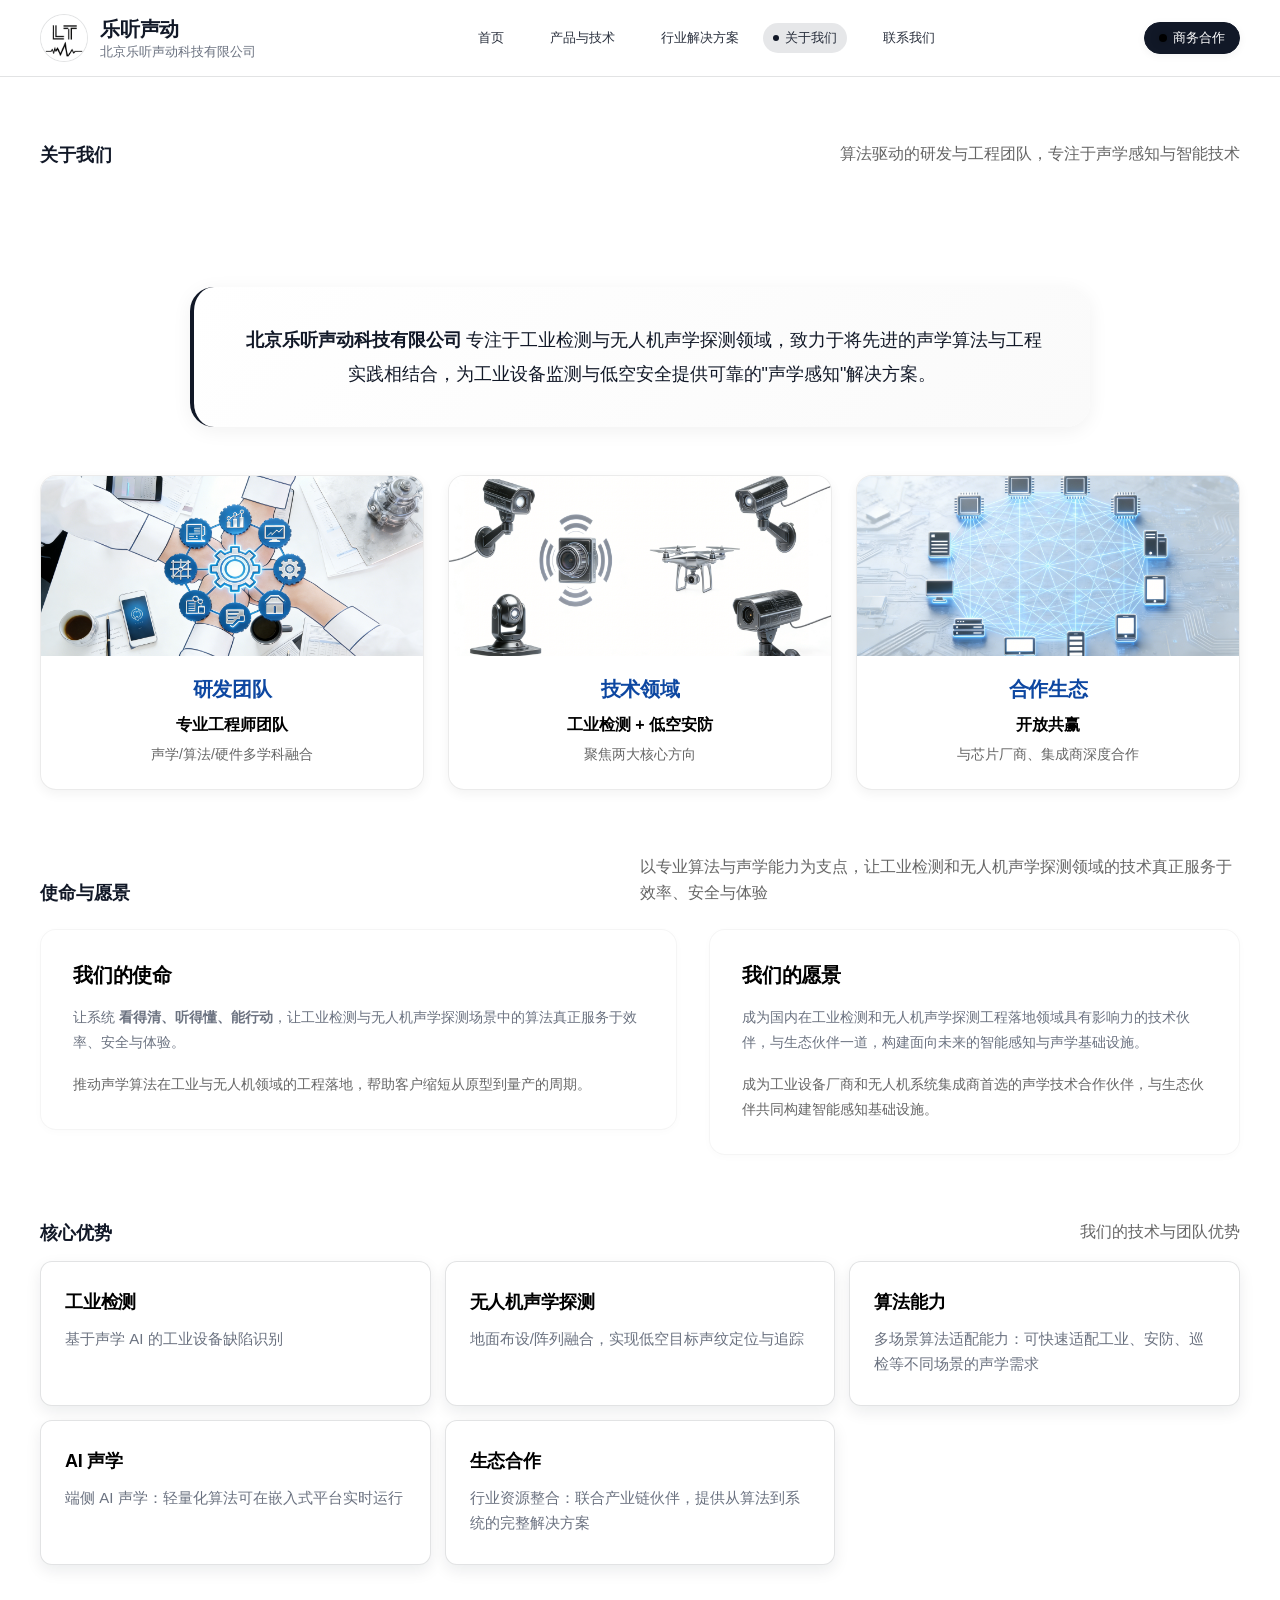
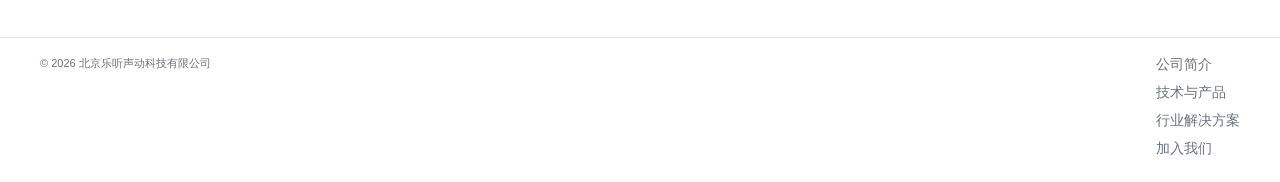
==== commit 26fe4c20: "Add files via upload" ====
--- a/about.html
+++ b/about.html
@@ -31,10 +31,6 @@
             <span class="dot"></span>
             <span class="label">首页</span>
           </a>
-          <a class="nav-link" href="about.html">
-            <span class="dot"></span>
-            <span class="label">关于我们</span>
-          </a>
           <a class="nav-link" href="products.html">
             <span class="dot"></span>
             <span class="label">产品与技术</span>
@@ -42,6 +38,10 @@
           <a class="nav-link" href="solutions.html">
             <span class="dot"></span>
             <span class="label">行业解决方案</span>
+          </a>
+          <a class="nav-link" href="about.html">
+            <span class="dot"></span>
+            <span class="label">关于我们</span>
           </a>
           <a class="nav-link" href="contact.html">
             <span class="dot"></span>
@@ -63,7 +63,7 @@
       <section class="section">
         <div class="section-header">
           <h1 class="section-title">关于我们</h1>
-          <p class="section-subtitle">算法驱动的研发与工程团队，专注于声学感知与智能技术</p>
+          <span class="section-badge">算法驱动的研发与工程团队，专注于声学感知与智能技术</span>
         </div>
       </section>
 
@@ -103,26 +103,26 @@
       <section class="section">
         <div class="section-header">
           <h2 class="section-title">使命与愿景</h2>
-          <p class="section-subtitle">以专业算法与声学能力为支点，让工业检测和无人机声学探测领域的技术真正服务于效率、安全与体验</p>
+          <span class="section-badge">以专业算法与声学能力为支点，让工业检测和无人机声学探测领域的技术真正服务于效率、安全与体验</span>
         </div>
 
         <div class="two-col">
           <div class="mission-vision-card">
             <h3 class="feature-title">我们的使命</h3>
-            <p class="section-subtitle" style="margin-top: 16px; font-size: 14px; line-height: 1.6;">
+            <p class="section-subtitle" style="margin-top: 16px; font-size: 14px; line-height: 1.8;">
               让系统 <strong>看得清、听得懂、能行动</strong>，让工业检测与无人机声学探测场景中的算法真正服务于效率、安全与体验。
             </p>
-            <p class="section-subtitle" style="margin-top: 16px; font-size: 14px; line-height: 1.6; color: #666;">
+            <p class="section-subtitle" style="margin-top: 16px; font-size: 14px; line-height: 1.8; color: #666;">
               推动声学算法在工业与无人机领域的工程落地，帮助客户缩短从原型到量产的周期。
             </p>
           </div>
 
           <div class="mission-vision-card">
             <h3 class="feature-title">我们的愿景</h3>
-            <p class="section-subtitle" style="margin-top: 16px; font-size: 14px; line-height: 1.6;">
+            <p class="section-subtitle" style="margin-top: 16px; font-size: 14px; line-height: 1.8;">
               成为国内在工业检测和无人机声学探测工程落地领域具有影响力的技术伙伴，与生态伙伴一道，构建面向未来的智能感知与声学基础设施。
             </p>
-            <p class="section-subtitle" style="margin-top: 16px; font-size: 14px; line-height: 1.6; color: #666;">
+            <p class="section-subtitle" style="margin-top: 16px; font-size: 14px; line-height: 1.8; color: #666;">
               成为工业设备厂商和无人机系统集成商首选的声学技术合作伙伴，与生态伙伴共同构建智能感知基础设施。
             </p>
           </div>
@@ -133,7 +133,7 @@
       <section class="section">
         <div class="section-header">
           <h2 class="section-title">核心优势</h2>
-          <p class="section-subtitle">我们的技术与团队优势</p>
+          <span class="section-badge">我们的技术与团队优势</span>
         </div>
 
         <div class="feature-grid">
--- a/assets/styles.css
+++ b/assets/styles.css
@@ -17,6 +17,7 @@
     "Hiragino Sans GB", "Microsoft YaHei", sans-serif;
   color: #000000;
   background: #f9f9f9;
+  overflow-x: hidden;
 }
 
 a {
@@ -48,9 +49,9 @@
 }
 
 .page-inner {
-  width: min(1120px, 100%);
+  width: 100%;
   margin: 0 auto;
-  padding: 0 20px 40px;
+  padding: 0 40px 40px;
   flex: 1;
   display: flex;
   flex-direction: column;
@@ -67,9 +68,9 @@
 }
 
 .navbar-inner {
-  width: min(1120px, 100%);
+  width: 100%;
   margin: 0 auto;
-  padding: 14px 20px;
+  padding: 14px 40px;
   display: flex;
   align-items: center;
   justify-content: space-between;
@@ -79,7 +80,8 @@
 .brand {
   display: flex;
   align-items: center;
-  gap: 10px;
+  gap: 12px;
+  position: relative;
 }
 
 .brand-logo {
@@ -110,6 +112,17 @@
 .brand-text-sub {
   font-size: 13px;
   color: #9ca3af;
+}
+
+.brand-english {
+  font-size: 24px;
+  font-weight: 700;
+  letter-spacing: 4px;
+  text-transform: uppercase;
+  color: #2D6A4F;
+  margin-left: 8px;
+  padding-left: 12px;
+  border-left: 2px solid rgba(45, 106, 79, 0.3);
 }
 
 .nav-links {
@@ -234,18 +247,19 @@
 /* 大图 hero 区域 */
 .hero-banner {
   position: relative;
-  height: 70vh;
-  min-height: 500px;
+  height: 85vh;
+  min-height: 600px;
   background: url('assets/images/drone-imager.jpg') no-repeat center center;
   background-size: cover;
-  border-radius: 24px;
-  margin: 40px 0;
+  border-radius: 0;
+  margin: 0;
+  width: 100vw;
+  margin-left: calc(-50vw + 50%);
   overflow: hidden;
   display: flex;
   align-items: center;
   justify-content: center;
-  border: 1px solid rgba(0, 0, 0, 0.1);
-  box-shadow: 0 4px 20px rgba(0, 0, 0, 0.05);
+  box-shadow: none;
 }
 
 .hero-banner::before {
@@ -270,82 +284,118 @@
   position: relative;
   z-index: 2;
   text-align: center;
-  max-width: 800px;
-  padding: 0 20px;
+  max-width: 900px;
+  padding: 40px 20px;
+}
+
+.hero-english-title {
+  font-size: clamp(28px, 5vw, 48px);
+  font-weight: 800;
+  font-family: 'Helvetica Neue', 'Inter', 'SF Pro Display', -apple-system, BlinkMacSystemFont, sans-serif;
+  color: #000000;
+  margin-bottom: 32px;
+  letter-spacing: 0.2em;
+  text-transform: uppercase;
+  line-height: 1.2;
+  padding: 12px 24px;
+  background: rgba(255, 255, 255, 0.5);
+  border-radius: 8px;
+  backdrop-filter: blur(8px);
+  -webkit-backdrop-filter: blur(8px);
+  box-shadow: 0 2px 16px rgba(0, 0, 0, 0.08);
+  display: inline-block;
+  text-shadow: 0 1px 3px rgba(255, 255, 255, 0.8);
+  position: relative;
+  z-index: 3;
+  border: 1px solid rgba(255, 255, 255, 0.4);
 }
 
 .hero-banner-title {
   font-size: clamp(48px, 8vw, 72px);
   font-weight: 700;
   color: #000000;
-  margin-bottom: 20px;
+  margin-bottom: 28px;
   letter-spacing: -0.02em;
 }
 
 .hero-banner-subtitle {
-  font-size: clamp(16px, 2vw, 20px);
-  color: #666666;
-  margin-bottom: 40px;
-  line-height: 1.5;
+  font-size: clamp(16px, 3vw, 20px);
+  color: #333333;
+  margin-bottom: 32px;
+  line-height: 1.8;
+  max-width: 700px;
+  margin-left: auto;
+  margin-right: auto;
 }
 
 .hero-banner-actions {
   display: flex;
+  gap: 20px;
   justify-content: center;
-  gap: 20px;
   flex-wrap: wrap;
 }
 
 /* 业务网格布局 - 用于首页核心业务两列居中 */
 .business-grid {
   display: flex;
-  gap: 24px;
+  gap: 48px;
+  margin-top: 48px;
   justify-content: center;
-  margin-top: 40px;
+  width: 100vw;
+  margin-left: calc(-50vw + 50%);
+  padding: 0 20px;
 }
 
 .business-card {
   background: #ffffff;
-  border-radius: 12px;
-  padding: 36px 32px;
+  border-radius: 28px;
+  padding: 44px 40px;
   border: 1px solid rgba(0, 0, 0, 0.06);
-  box-shadow: 0 2px 8px rgba(0, 0, 0, 0.03);
+  box-shadow: 0 4px 16px rgba(0, 0, 0, 0.05);
   transition: transform 0.3s ease, box-shadow 0.3s ease;
   flex: 1;
-  max-width: 520px;
+  max-width: 560px;
 }
 
 .business-card:hover {
-  transform: translateY(-4px);
-  box-shadow: 0 6px 16px rgba(0, 0, 0, 0.06);
+  transform: translateY(-8px);
+  box-shadow: 0 12px 32px rgba(0, 0, 0, 0.1);
+}
+
+.business-card-content {
+  padding: 0;
+  flex: 1;
+  display: flex;
+  flex-direction: column;
 }
 
 .business-title {
-  font-size: 22px;
+  font-size: 26px;
   font-weight: 600;
   color: #000000;
-  margin-bottom: 16px;
+  margin-bottom: 18px;
   letter-spacing: -0.01em;
 }
 
 .business-desc {
-  font-size: 15px;
+  font-size: 16px;
   color: #666666;
   line-height: 1.7;
-  margin-bottom: 20px;
+  margin-bottom: 24px;
+  flex: 1;
 }
 
 .business-tags {
   display: flex;
   flex-wrap: wrap;
-  gap: 8px;
+  gap: 10px;
 }
 
 .business-tag {
-  font-size: 13px;
+  font-size: 14px;
   color: #666666;
   background: #f5f5f5;
-  padding: 6px 12px;
+  padding: 8px 16px;
   border-radius: 16px;
   font-weight: 500;
 }
@@ -353,13 +403,13 @@
 /* 解决方案网格布局 - 用于 solutions.html 两列居中 */
 .solutions-grid {
   display: flex;
-  gap: 24px;
+  gap: 32px;
   justify-content: center;
-  margin-top: 40px;
+  margin-top: 48px;
 }
 
 .solutions-grid .product-card {
-  width: calc(50% - 12px);
+  width: calc(50% - 16px);
   max-width: 560px;
 }
 
@@ -385,6 +435,25 @@
   box-shadow: 0 4px 12px rgba(0, 0, 0, 0.08);
 }
 
+.mission-vision-card {
+  padding: 32px;
+  border-radius: 16px;
+  background: #ffffff;
+  border: 1px solid rgba(0, 0, 0, 0.04);
+  box-shadow: 0 2px 8px rgba(0, 0, 0, 0.02);
+}
+
+.mission-vision-card .feature-title {
+  font-size: 20px;
+  font-weight: 600;
+  color: #000000;
+  margin-bottom: 16px;
+}
+
+.mission-vision-card p {
+  line-height: 1.8;
+}
+
 .capability-icon {
   width: 40px;
   height: 40px;
@@ -419,15 +488,22 @@
 
 .intro-paragraph {
   font-size: 18px;
-  line-height: 1.8;
-  color: #333333;
+  line-height: 1.9;
+  color: #111827;
   text-align: center;
   margin: 0;
+  padding: 36px 40px;
+  background: linear-gradient(135deg, #ffffff 0%, #fafafa 100%);
+  border-left: 4px solid #111827;
+  border-radius: 24px;
+  box-shadow: 0 4px 20px rgba(0, 0, 0, 0.06);
+  max-width: 900px;
+  margin: 0 auto;
 }
 
 .company-name {
   font-weight: 700;
-  color: #000000;
+  color: #111827;
   position: relative;
   display: inline-block;
   padding: 0 4px;
@@ -491,59 +567,68 @@
   grid-template-columns: repeat(3, minmax(0, 1fr));
   gap: 24px;
   margin-top: 40px;
+  margin-left: -20px;
+  margin-right: -20px;
+  padding-left: 20px;
+  padding-right: 20px;
 }
 
 .product-card {
   background: #ffffff;
-  border-radius: 16px;
+  border-radius: 28px;
   overflow: hidden;
   transition: transform 0.3s ease, box-shadow 0.3s ease;
-  border: 1px solid rgba(0, 0, 0, 0.1);
-  box-shadow: 0 4px 12px rgba(0, 0, 0, 0.05);
+  border: 1px solid rgba(0, 0, 0, 0.08);
+  box-shadow: 0 4px 16px rgba(0, 0, 0, 0.06);
+  display: flex;
+  flex-direction: column;
+  width: 100%;
 }
 
 .product-card:hover {
-  transform: translateY(-8px);
-  box-shadow: 0 12px 24px rgba(0, 0, 0, 0.1);
+  transform: translateY(-12px);
+  box-shadow: 0 16px 40px rgba(0, 0, 0, 0.12);
 }
 
 .product-image {
-  height: 200px;
+  height: 280px;
   background-color: #f5f7fa;
-  background-size: 80%;
+  background-size: cover;
+  background-position: center;
   background-repeat: no-repeat;
-  background-position: center;
-  padding: 20px;
+  padding: 0;
 }
 
 .product-title {
-  font-size: 18px;
+  font-size: 26px;
   font-weight: 600;
   color: #000000;
-  margin: 20px;
+  margin: 28px 32px 18px;
+  letter-spacing: -0.01em;
 }
 
 .product-desc {
+  font-size: 16px;
+  color: #666666;
+  margin: 0 32px 24px;
+  line-height: 1.7;
+  flex: 1;
+}
+
+.product-features {
+  display: flex;
+  flex-wrap: wrap;
+  gap: 10px;
+  margin: 0 32px 32px;
+}
+
+.product-features .pill {
+  padding: 8px 16px;
+  border-radius: 999px;
   font-size: 14px;
   color: #666666;
-  margin: 0 20px 20px;
-  line-height: 1.5;
-}
-
-.product-features {
-  display: flex;
-  flex-wrap: wrap;
-  gap: 8px;
-  margin: 0 20px 20px;
-}
-
-.product-features .pill {
-  padding: 4px 12px;
-  border-radius: 999px;
-  font-size: 12px;
-  color: #666666;
   background: #f5f5f5;
-  border: 1px solid rgba(0, 0, 0, 0.1);
+  border: 1px solid rgba(0, 0, 0, 0.06);
 }
 
 /* 案例卡片 */
@@ -555,21 +640,21 @@
 }
 
 .case-card {
-  padding: 24px;
-  border-radius: 16px;
+  padding: 28px;
+  border-radius: 24px;
   background: #ffffff;
-  border: 1px solid rgba(0, 0, 0, 0.1);
-  box-shadow: 0 4px 12px rgba(0, 0, 0, 0.05);
+  border: 1px solid rgba(0, 0, 0, 0.06);
+  box-shadow: 0 4px 12px rgba(0, 0, 0, 0.04);
   transition: transform 0.3s ease, box-shadow 0.3s ease;
 }
 
 .case-card:hover {
-  transform: translateY(-4px);
-  box-shadow: 0 8px 16px rgba(0, 0, 0, 0.08);
+  transform: translateY(-6px);
+  box-shadow: 0 10px 24px rgba(0, 0, 0, 0.08);
 }
 
 .case-title {
-  font-size: 18px;
+  font-size: 20px;
   font-weight: 600;
   color: #000000;
   margin-bottom: 12px;
@@ -579,7 +664,7 @@
   font-size: 14px;
   color: #666666;
   margin-bottom: 16px;
-  line-height: 1.5;
+  line-height: 1.7;
 }
 
 .case-features {
@@ -589,12 +674,12 @@
 }
 
 .case-features .pill {
-  padding: 4px 12px;
-  border-radius: 999px;
-  font-size: 12px;
+  padding: 6px 14px;
+  border-radius: 30px;
+  font-size: 13px;
   color: #666666;
   background: #f5f5f5;
-  border: 1px solid rgba(0, 0, 0, 0.1);
+  border: 1px solid rgba(0, 0, 0, 0.08);
 }
 
 /* 联系信息 */
@@ -959,6 +1044,8 @@
   justify-content: space-between;
   align-items: flex-end;
   margin-bottom: 16px;
+  flex-wrap: wrap;
+  gap: 12px;
 }
 
 .section-title {
@@ -974,6 +1061,19 @@
 .section-tag {
   font-size: 11px;
   color: #9ca3af;
+}
+
+.section-badge {
+  display: inline-block;
+  background: transparent;
+  color: #666666;
+  font-size: 16px;
+  padding: 0;
+  margin-left: 16px;
+  vertical-align: middle;
+  font-weight: 400;
+  max-width: 600px;
+  line-height: 1.6;
 }
 
 .feature-grid {
@@ -986,14 +1086,14 @@
   padding: 28px 24px;
   border-radius: 12px;
   background: #ffffff;
-  border: 1px solid rgba(0, 0, 0, 0.06);
-  box-shadow: 0 2px 8px rgba(0, 0, 0, 0.03);
-  transition: transform 0.3s ease, box-shadow 0.3s ease;
+  border: 1px solid rgba(0, 0, 0, 0.04);
+  box-shadow: 0 2px 8px rgba(0, 0, 0, 0.02);
+  transition: transform 0.25s ease, box-shadow 0.25s ease;
 }
 
 .feature-card:hover {
-  transform: translateY(-4px);
-  box-shadow: 0 6px 16px rgba(0, 0, 0, 0.06);
+  transform: translateY(-3px);
+  box-shadow: 0 6px 16px rgba(0, 0, 0, 0.04);
 }
 
 .feature-title {
@@ -1013,19 +1113,20 @@
 /* 合作方式步骤样式 */
 .cooperation-step {
   display: flex;
-  gap: 16px;
+  gap: 20px;
   align-items: flex-start;
+  margin-bottom: 32px;
 }
 
 .step-icon {
-  width: 28px;
-  height: 28px;
+  width: 36px;
+  height: 36px;
   border-radius: 50%;
   background: #f5f5f5;
   display: flex;
   align-items: center;
   justify-content: center;
-  font-size: 15px;
+  font-size: 18px;
   color: #333333;
   flex-shrink: 0;
   font-weight: 600;
@@ -1039,13 +1140,13 @@
   font-size: 17px;
   font-weight: 600;
   color: #000000;
-  margin-bottom: 8px;
+  margin-bottom: 10px;
 }
 
 .step-desc {
-  font-size: 15px;
+  font-size: 14px;
   color: #666666;
-  line-height: 1.6;
+  line-height: 1.7;
   margin: 0;
 }
 
@@ -1061,21 +1162,20 @@
 .kpi-grid {
   display: grid;
   grid-template-columns: repeat(3, minmax(0, 1fr));
-  gap: 12px;
+  gap: 16px;
 }
 
 .kpi-card {
   padding: 20px;
-  border-radius: 0;
-  background: #ffffff;
+  border-radius: 12px;
+  background: #f9fafb;
   border: none;
   box-shadow: none;
-  transition: transform 0.3s ease, box-shadow 0.3s ease;
+  transition: transform 0.2s ease;
 }
 
 .kpi-card:hover {
-  transform: translateY(-4px);
-  box-shadow: 0 6px 16px rgba(0, 0, 0, 0.06);
+  transform: translateY(-2px);
 }
 
 .kpi-label {
@@ -1087,15 +1187,15 @@
 }
 
 .kpi-value {
-  font-size: 24px;
-  font-weight: 600;
+  font-size: 18px;
+  font-weight: 700;
   color: #000000;
   margin-bottom: 6px;
 }
 
 .kpi-extra {
   font-size: 11px;
-  color: #333333;
+  color: #666666;
 }
 
 .list {
@@ -1196,11 +1296,11 @@
 }
 
 .contact-card {
-  padding: 16px 16px 18px;
-  border-radius: 18px;
-  background: rgba(15, 23, 42, 0.96);
-  border: 1px solid rgba(51, 65, 85, 1);
-  box-shadow: 0 18px 40px rgba(15, 23, 42, 0.95);
+  padding: 40px;
+  border-radius: 24px;
+  background: #ffffff;
+  border: 1px solid rgba(0, 0, 0, 0.06);
+  box-shadow: 0 4px 16px rgba(0, 0, 0, 0.05);
 }
 
 .contact-row {
@@ -1290,8 +1390,8 @@
 }
 
 .footer {
-  padding: 18px 20px 24px;
-  width: min(1120px, 100%);
+  padding: 18px 40px 24px;
+  width: 100%;
   margin: 0 auto;
   border-top: 1px solid rgba(0, 0, 0, 0.1);
   display: flex;
@@ -1321,7 +1421,17 @@
   .hero-banner {
     height: 60vh;
     min-height: 400px;
-    margin: 20px 0;
+    border-radius: 0;
+    margin: 0;
+    width: 100vw;
+    margin-left: calc(-50vw + 50%);
+  }
+
+  .hero-english-title {
+    font-size: clamp(24px, 7vw, 40px);
+    margin-bottom: 24px;
+    letter-spacing: 0.15em;
+    padding: 10px 20px;
   }
 
   .hero-banner-title {
@@ -1330,12 +1440,17 @@
 
   .hero-banner-subtitle {
     font-size: clamp(14px, 2vw, 16px);
+    line-height: 1.7;
   }
 
   .product-grid,
   .feature-grid,
   .card-grid {
     grid-template-columns: repeat(2, minmax(0, 1fr));
+    width: 100%;
+    margin-left: 0;
+    padding: 0;
+    gap: 24px;
   }
 
   .two-col {
@@ -1348,6 +1463,34 @@
 
   .contact-grid {
     grid-template-columns: minmax(0, 1fr);
+  }
+
+  .business-grid,
+  .solutions-grid {
+    flex-direction: column;
+    align-items: center;
+    gap: 32px;
+    width: 100%;
+    margin-left: 0;
+    padding: 0;
+  }
+
+  .business-card,
+  .solutions-grid .product-card {
+    width: 100%;
+    max-width: none;
+  }
+
+  .section-header {
+    flex-direction: column;
+    align-items: flex-start;
+  }
+
+  .section-badge {
+    margin-left: 0;
+    margin-top: 12px;
+    font-size: 15px;
+    max-width: none;
   }
 }
 
@@ -1358,6 +1501,11 @@
 
   .brand-text-sub {
     display: none;
+  }
+
+  .brand-english {
+    font-size: 18px;
+    letter-spacing: 2px;
   }
 
   .nav-links {
@@ -1389,8 +1537,16 @@
   .hero-banner {
     height: 50vh;
     min-height: 300px;
-    margin: 16px 0;
-    border-radius: 16px;
+    border-radius: 0;
+    margin: 0;
+    width: 100vw;
+    margin-left: calc(-50vw + 50%);
+  }
+
+  .hero-english-title {
+    font-size: clamp(20px, 6vw, 32px);
+    margin-bottom: 16px;
+    letter-spacing: 0.12em;
   }
 
   .hero-banner-title {
@@ -1407,10 +1563,56 @@
   .card-grid,
   .kpi-grid {
     grid-template-columns: minmax(0, 1fr);
-  }
-
-  .product-image {
-    height: 150px;
+    width: 100%;
+    margin-left: 0;
+    padding: 0;
+    gap: 24px;
+  }
+
+  .product-image,
+  .business-card-image {
+    height: 200px;
+  }
+
+  .product-title {
+    font-size: 20px;
+    margin: 20px 20px 12px;
+  }
+
+  .product-desc {
+    font-size: 14px;
+    margin: 0 20px 16px;
+  }
+
+  .business-title {
+    font-size: 22px;
+  }
+
+  .business-card-content {
+    padding: 24px 24px 28px;
+  }
+
+  .intro-paragraph {
+    font-size: 16px;
+    padding: 24px 28px;
+  }
+
+  .about-stats {
+    grid-template-columns: minmax(0, 1fr);
+  }
+
+  .case-grid {
+    grid-template-columns: minmax(0, 1fr);
+  }
+
+  .cooperation-step {
+    flex-direction: column;
+    align-items: center;
+    text-align: center;
+  }
+
+  .step-icon {
+    margin-bottom: 12px;
   }
 }
 
@@ -1447,13 +1649,13 @@
 }
 
 .navbar-inner {
-  width: min(1320px, 100%);
-  padding: 14px 28px;
+  width: 100%;
+  padding: 14px 40px;
 }
 
 .page-inner {
-  width: min(1320px, 100%);
-  padding: 0 28px 72px;
+  width: 100%;
+  padding: 0 40px 72px;
 }
 
 .section {
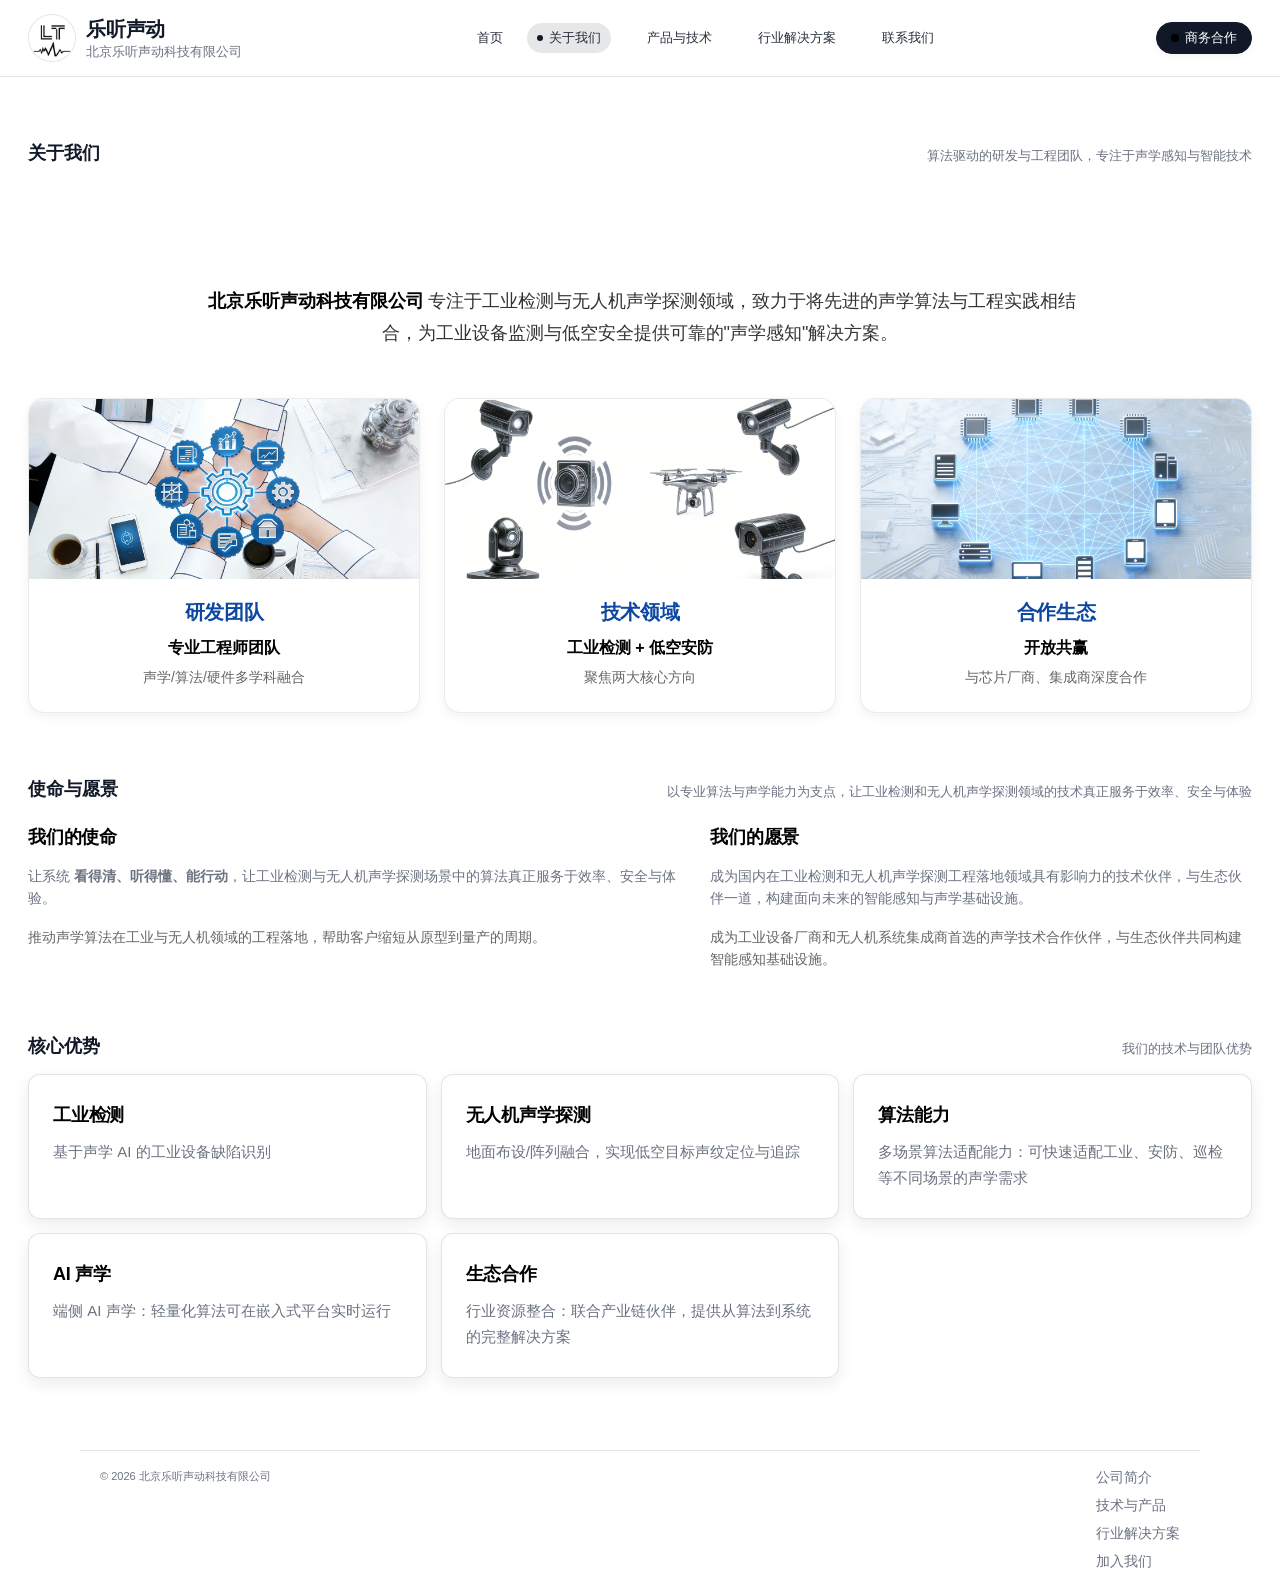
==== commit b4144542: "Add files via upload" ====
--- a/about.html
+++ b/about.html
@@ -31,6 +31,10 @@
             <span class="dot"></span>
             <span class="label">首页</span>
           </a>
+          <a class="nav-link" href="about.html">
+            <span class="dot"></span>
+            <span class="label">关于我们</span>
+          </a>
           <a class="nav-link" href="products.html">
             <span class="dot"></span>
             <span class="label">产品与技术</span>
@@ -38,10 +42,6 @@
           <a class="nav-link" href="solutions.html">
             <span class="dot"></span>
             <span class="label">行业解决方案</span>
-          </a>
-          <a class="nav-link" href="about.html">
-            <span class="dot"></span>
-            <span class="label">关于我们</span>
           </a>
           <a class="nav-link" href="contact.html">
             <span class="dot"></span>
@@ -63,7 +63,7 @@
       <section class="section">
         <div class="section-header">
           <h1 class="section-title">关于我们</h1>
-          <span class="section-badge">算法驱动的研发与工程团队，专注于声学感知与智能技术</span>
+          <p class="section-subtitle">算法驱动的研发与工程团队，专注于声学感知与智能技术</p>
         </div>
       </section>
 
@@ -103,26 +103,26 @@
       <section class="section">
         <div class="section-header">
           <h2 class="section-title">使命与愿景</h2>
-          <span class="section-badge">以专业算法与声学能力为支点，让工业检测和无人机声学探测领域的技术真正服务于效率、安全与体验</span>
+          <p class="section-subtitle">以专业算法与声学能力为支点，让工业检测和无人机声学探测领域的技术真正服务于效率、安全与体验</p>
         </div>
 
         <div class="two-col">
           <div class="mission-vision-card">
             <h3 class="feature-title">我们的使命</h3>
-            <p class="section-subtitle" style="margin-top: 16px; font-size: 14px; line-height: 1.8;">
+            <p class="section-subtitle" style="margin-top: 16px; font-size: 14px; line-height: 1.6;">
               让系统 <strong>看得清、听得懂、能行动</strong>，让工业检测与无人机声学探测场景中的算法真正服务于效率、安全与体验。
             </p>
-            <p class="section-subtitle" style="margin-top: 16px; font-size: 14px; line-height: 1.8; color: #666;">
+            <p class="section-subtitle" style="margin-top: 16px; font-size: 14px; line-height: 1.6; color: #666;">
               推动声学算法在工业与无人机领域的工程落地，帮助客户缩短从原型到量产的周期。
             </p>
           </div>
 
           <div class="mission-vision-card">
             <h3 class="feature-title">我们的愿景</h3>
-            <p class="section-subtitle" style="margin-top: 16px; font-size: 14px; line-height: 1.8;">
+            <p class="section-subtitle" style="margin-top: 16px; font-size: 14px; line-height: 1.6;">
               成为国内在工业检测和无人机声学探测工程落地领域具有影响力的技术伙伴，与生态伙伴一道，构建面向未来的智能感知与声学基础设施。
             </p>
-            <p class="section-subtitle" style="margin-top: 16px; font-size: 14px; line-height: 1.8; color: #666;">
+            <p class="section-subtitle" style="margin-top: 16px; font-size: 14px; line-height: 1.6; color: #666;">
               成为工业设备厂商和无人机系统集成商首选的声学技术合作伙伴，与生态伙伴共同构建智能感知基础设施。
             </p>
           </div>
@@ -133,7 +133,7 @@
       <section class="section">
         <div class="section-header">
           <h2 class="section-title">核心优势</h2>
-          <span class="section-badge">我们的技术与团队优势</span>
+          <p class="section-subtitle">我们的技术与团队优势</p>
         </div>
 
         <div class="feature-grid">
--- a/assets/styles.css
+++ b/assets/styles.css
@@ -17,7 +17,6 @@
     "Hiragino Sans GB", "Microsoft YaHei", sans-serif;
   color: #000000;
   background: #f9f9f9;
-  overflow-x: hidden;
 }
 
 a {
@@ -49,9 +48,9 @@
 }
 
 .page-inner {
-  width: 100%;
+  width: min(1120px, 100%);
   margin: 0 auto;
-  padding: 0 40px 40px;
+  padding: 0 20px 40px;
   flex: 1;
   display: flex;
   flex-direction: column;
@@ -68,9 +67,9 @@
 }
 
 .navbar-inner {
-  width: 100%;
+  width: min(1120px, 100%);
   margin: 0 auto;
-  padding: 14px 40px;
+  padding: 14px 20px;
   display: flex;
   align-items: center;
   justify-content: space-between;
@@ -80,8 +79,7 @@
 .brand {
   display: flex;
   align-items: center;
-  gap: 12px;
-  position: relative;
+  gap: 10px;
 }
 
 .brand-logo {
@@ -112,17 +110,6 @@
 .brand-text-sub {
   font-size: 13px;
   color: #9ca3af;
-}
-
-.brand-english {
-  font-size: 24px;
-  font-weight: 700;
-  letter-spacing: 4px;
-  text-transform: uppercase;
-  color: #2D6A4F;
-  margin-left: 8px;
-  padding-left: 12px;
-  border-left: 2px solid rgba(45, 106, 79, 0.3);
 }
 
 .nav-links {
@@ -247,19 +234,18 @@
 /* 大图 hero 区域 */
 .hero-banner {
   position: relative;
-  height: 85vh;
-  min-height: 600px;
+  height: 70vh;
+  min-height: 500px;
   background: url('assets/images/drone-imager.jpg') no-repeat center center;
   background-size: cover;
-  border-radius: 0;
-  margin: 0;
-  width: 100vw;
-  margin-left: calc(-50vw + 50%);
+  border-radius: 24px;
+  margin: 40px 0;
   overflow: hidden;
   display: flex;
   align-items: center;
   justify-content: center;
-  box-shadow: none;
+  border: 1px solid rgba(0, 0, 0, 0.1);
+  box-shadow: 0 4px 20px rgba(0, 0, 0, 0.05);
 }
 
 .hero-banner::before {
@@ -284,118 +270,82 @@
   position: relative;
   z-index: 2;
   text-align: center;
-  max-width: 900px;
-  padding: 40px 20px;
-}
-
-.hero-english-title {
-  font-size: clamp(28px, 5vw, 48px);
-  font-weight: 800;
-  font-family: 'Helvetica Neue', 'Inter', 'SF Pro Display', -apple-system, BlinkMacSystemFont, sans-serif;
-  color: #000000;
-  margin-bottom: 32px;
-  letter-spacing: 0.2em;
-  text-transform: uppercase;
-  line-height: 1.2;
-  padding: 12px 24px;
-  background: rgba(255, 255, 255, 0.5);
-  border-radius: 8px;
-  backdrop-filter: blur(8px);
-  -webkit-backdrop-filter: blur(8px);
-  box-shadow: 0 2px 16px rgba(0, 0, 0, 0.08);
-  display: inline-block;
-  text-shadow: 0 1px 3px rgba(255, 255, 255, 0.8);
-  position: relative;
-  z-index: 3;
-  border: 1px solid rgba(255, 255, 255, 0.4);
+  max-width: 800px;
+  padding: 0 20px;
 }
 
 .hero-banner-title {
   font-size: clamp(48px, 8vw, 72px);
   font-weight: 700;
   color: #000000;
-  margin-bottom: 28px;
+  margin-bottom: 20px;
   letter-spacing: -0.02em;
 }
 
 .hero-banner-subtitle {
-  font-size: clamp(16px, 3vw, 20px);
-  color: #333333;
-  margin-bottom: 32px;
-  line-height: 1.8;
-  max-width: 700px;
-  margin-left: auto;
-  margin-right: auto;
+  font-size: clamp(16px, 2vw, 20px);
+  color: #666666;
+  margin-bottom: 40px;
+  line-height: 1.5;
 }
 
 .hero-banner-actions {
   display: flex;
+  justify-content: center;
   gap: 20px;
-  justify-content: center;
   flex-wrap: wrap;
 }
 
 /* 业务网格布局 - 用于首页核心业务两列居中 */
 .business-grid {
   display: flex;
-  gap: 48px;
-  margin-top: 48px;
+  gap: 24px;
   justify-content: center;
-  width: 100vw;
-  margin-left: calc(-50vw + 50%);
-  padding: 0 20px;
+  margin-top: 40px;
 }
 
 .business-card {
   background: #ffffff;
-  border-radius: 28px;
-  padding: 44px 40px;
+  border-radius: 12px;
+  padding: 36px 32px;
   border: 1px solid rgba(0, 0, 0, 0.06);
-  box-shadow: 0 4px 16px rgba(0, 0, 0, 0.05);
+  box-shadow: 0 2px 8px rgba(0, 0, 0, 0.03);
   transition: transform 0.3s ease, box-shadow 0.3s ease;
   flex: 1;
-  max-width: 560px;
+  max-width: 520px;
 }
 
 .business-card:hover {
-  transform: translateY(-8px);
-  box-shadow: 0 12px 32px rgba(0, 0, 0, 0.1);
-}
-
-.business-card-content {
-  padding: 0;
-  flex: 1;
-  display: flex;
-  flex-direction: column;
+  transform: translateY(-4px);
+  box-shadow: 0 6px 16px rgba(0, 0, 0, 0.06);
 }
 
 .business-title {
-  font-size: 26px;
+  font-size: 22px;
   font-weight: 600;
   color: #000000;
-  margin-bottom: 18px;
+  margin-bottom: 16px;
   letter-spacing: -0.01em;
 }
 
 .business-desc {
-  font-size: 16px;
+  font-size: 15px;
   color: #666666;
   line-height: 1.7;
-  margin-bottom: 24px;
-  flex: 1;
+  margin-bottom: 20px;
 }
 
 .business-tags {
   display: flex;
   flex-wrap: wrap;
-  gap: 10px;
+  gap: 8px;
 }
 
 .business-tag {
-  font-size: 14px;
+  font-size: 13px;
   color: #666666;
   background: #f5f5f5;
-  padding: 8px 16px;
+  padding: 6px 12px;
   border-radius: 16px;
   font-weight: 500;
 }
@@ -403,13 +353,13 @@
 /* 解决方案网格布局 - 用于 solutions.html 两列居中 */
 .solutions-grid {
   display: flex;
-  gap: 32px;
+  gap: 24px;
   justify-content: center;
-  margin-top: 48px;
+  margin-top: 40px;
 }
 
 .solutions-grid .product-card {
-  width: calc(50% - 16px);
+  width: calc(50% - 12px);
   max-width: 560px;
 }
 
@@ -435,25 +385,6 @@
   box-shadow: 0 4px 12px rgba(0, 0, 0, 0.08);
 }
 
-.mission-vision-card {
-  padding: 32px;
-  border-radius: 16px;
-  background: #ffffff;
-  border: 1px solid rgba(0, 0, 0, 0.04);
-  box-shadow: 0 2px 8px rgba(0, 0, 0, 0.02);
-}
-
-.mission-vision-card .feature-title {
-  font-size: 20px;
-  font-weight: 600;
-  color: #000000;
-  margin-bottom: 16px;
-}
-
-.mission-vision-card p {
-  line-height: 1.8;
-}
-
 .capability-icon {
   width: 40px;
   height: 40px;
@@ -488,22 +419,15 @@
 
 .intro-paragraph {
   font-size: 18px;
-  line-height: 1.9;
-  color: #111827;
+  line-height: 1.8;
+  color: #333333;
   text-align: center;
   margin: 0;
-  padding: 36px 40px;
-  background: linear-gradient(135deg, #ffffff 0%, #fafafa 100%);
-  border-left: 4px solid #111827;
-  border-radius: 24px;
-  box-shadow: 0 4px 20px rgba(0, 0, 0, 0.06);
-  max-width: 900px;
-  margin: 0 auto;
 }
 
 .company-name {
   font-weight: 700;
-  color: #111827;
+  color: #000000;
   position: relative;
   display: inline-block;
   padding: 0 4px;
@@ -567,68 +491,59 @@
   grid-template-columns: repeat(3, minmax(0, 1fr));
   gap: 24px;
   margin-top: 40px;
-  margin-left: -20px;
-  margin-right: -20px;
-  padding-left: 20px;
-  padding-right: 20px;
 }
 
 .product-card {
   background: #ffffff;
-  border-radius: 28px;
+  border-radius: 16px;
   overflow: hidden;
   transition: transform 0.3s ease, box-shadow 0.3s ease;
-  border: 1px solid rgba(0, 0, 0, 0.08);
-  box-shadow: 0 4px 16px rgba(0, 0, 0, 0.06);
-  display: flex;
-  flex-direction: column;
-  width: 100%;
+  border: 1px solid rgba(0, 0, 0, 0.1);
+  box-shadow: 0 4px 12px rgba(0, 0, 0, 0.05);
 }
 
 .product-card:hover {
-  transform: translateY(-12px);
-  box-shadow: 0 16px 40px rgba(0, 0, 0, 0.12);
+  transform: translateY(-8px);
+  box-shadow: 0 12px 24px rgba(0, 0, 0, 0.1);
 }
 
 .product-image {
-  height: 280px;
+  height: 200px;
   background-color: #f5f7fa;
-  background-size: cover;
+  background-size: 80%;
+  background-repeat: no-repeat;
   background-position: center;
-  background-repeat: no-repeat;
-  padding: 0;
+  padding: 20px;
 }
 
 .product-title {
-  font-size: 26px;
+  font-size: 18px;
   font-weight: 600;
   color: #000000;
-  margin: 28px 32px 18px;
-  letter-spacing: -0.01em;
+  margin: 20px;
 }
 
 .product-desc {
-  font-size: 16px;
-  color: #666666;
-  margin: 0 32px 24px;
-  line-height: 1.7;
-  flex: 1;
-}
-
-.product-features {
-  display: flex;
-  flex-wrap: wrap;
-  gap: 10px;
-  margin: 0 32px 32px;
-}
-
-.product-features .pill {
-  padding: 8px 16px;
-  border-radius: 999px;
   font-size: 14px;
   color: #666666;
+  margin: 0 20px 20px;
+  line-height: 1.5;
+}
+
+.product-features {
+  display: flex;
+  flex-wrap: wrap;
+  gap: 8px;
+  margin: 0 20px 20px;
+}
+
+.product-features .pill {
+  padding: 4px 12px;
+  border-radius: 999px;
+  font-size: 12px;
+  color: #666666;
   background: #f5f5f5;
-  border: 1px solid rgba(0, 0, 0, 0.06);
+  border: 1px solid rgba(0, 0, 0, 0.1);
 }
 
 /* 案例卡片 */
@@ -640,21 +555,21 @@
 }
 
 .case-card {
-  padding: 28px;
-  border-radius: 24px;
+  padding: 24px;
+  border-radius: 16px;
   background: #ffffff;
-  border: 1px solid rgba(0, 0, 0, 0.06);
-  box-shadow: 0 4px 12px rgba(0, 0, 0, 0.04);
+  border: 1px solid rgba(0, 0, 0, 0.1);
+  box-shadow: 0 4px 12px rgba(0, 0, 0, 0.05);
   transition: transform 0.3s ease, box-shadow 0.3s ease;
 }
 
 .case-card:hover {
-  transform: translateY(-6px);
-  box-shadow: 0 10px 24px rgba(0, 0, 0, 0.08);
+  transform: translateY(-4px);
+  box-shadow: 0 8px 16px rgba(0, 0, 0, 0.08);
 }
 
 .case-title {
-  font-size: 20px;
+  font-size: 18px;
   font-weight: 600;
   color: #000000;
   margin-bottom: 12px;
@@ -664,7 +579,7 @@
   font-size: 14px;
   color: #666666;
   margin-bottom: 16px;
-  line-height: 1.7;
+  line-height: 1.5;
 }
 
 .case-features {
@@ -674,12 +589,12 @@
 }
 
 .case-features .pill {
-  padding: 6px 14px;
-  border-radius: 30px;
-  font-size: 13px;
+  padding: 4px 12px;
+  border-radius: 999px;
+  font-size: 12px;
   color: #666666;
   background: #f5f5f5;
-  border: 1px solid rgba(0, 0, 0, 0.08);
+  border: 1px solid rgba(0, 0, 0, 0.1);
 }
 
 /* 联系信息 */
@@ -1044,8 +959,6 @@
   justify-content: space-between;
   align-items: flex-end;
   margin-bottom: 16px;
-  flex-wrap: wrap;
-  gap: 12px;
 }
 
 .section-title {
@@ -1061,19 +974,6 @@
 .section-tag {
   font-size: 11px;
   color: #9ca3af;
-}
-
-.section-badge {
-  display: inline-block;
-  background: transparent;
-  color: #666666;
-  font-size: 16px;
-  padding: 0;
-  margin-left: 16px;
-  vertical-align: middle;
-  font-weight: 400;
-  max-width: 600px;
-  line-height: 1.6;
 }
 
 .feature-grid {
@@ -1086,14 +986,14 @@
   padding: 28px 24px;
   border-radius: 12px;
   background: #ffffff;
-  border: 1px solid rgba(0, 0, 0, 0.04);
-  box-shadow: 0 2px 8px rgba(0, 0, 0, 0.02);
-  transition: transform 0.25s ease, box-shadow 0.25s ease;
+  border: 1px solid rgba(0, 0, 0, 0.06);
+  box-shadow: 0 2px 8px rgba(0, 0, 0, 0.03);
+  transition: transform 0.3s ease, box-shadow 0.3s ease;
 }
 
 .feature-card:hover {
-  transform: translateY(-3px);
-  box-shadow: 0 6px 16px rgba(0, 0, 0, 0.04);
+  transform: translateY(-4px);
+  box-shadow: 0 6px 16px rgba(0, 0, 0, 0.06);
 }
 
 .feature-title {
@@ -1113,20 +1013,19 @@
 /* 合作方式步骤样式 */
 .cooperation-step {
   display: flex;
-  gap: 20px;
+  gap: 16px;
   align-items: flex-start;
-  margin-bottom: 32px;
 }
 
 .step-icon {
-  width: 36px;
-  height: 36px;
+  width: 28px;
+  height: 28px;
   border-radius: 50%;
   background: #f5f5f5;
   display: flex;
   align-items: center;
   justify-content: center;
-  font-size: 18px;
+  font-size: 15px;
   color: #333333;
   flex-shrink: 0;
   font-weight: 600;
@@ -1140,13 +1039,13 @@
   font-size: 17px;
   font-weight: 600;
   color: #000000;
-  margin-bottom: 10px;
+  margin-bottom: 8px;
 }
 
 .step-desc {
-  font-size: 14px;
+  font-size: 15px;
   color: #666666;
-  line-height: 1.7;
+  line-height: 1.6;
   margin: 0;
 }
 
@@ -1162,20 +1061,21 @@
 .kpi-grid {
   display: grid;
   grid-template-columns: repeat(3, minmax(0, 1fr));
-  gap: 16px;
+  gap: 12px;
 }
 
 .kpi-card {
   padding: 20px;
-  border-radius: 12px;
-  background: #f9fafb;
+  border-radius: 0;
+  background: #ffffff;
   border: none;
   box-shadow: none;
-  transition: transform 0.2s ease;
+  transition: transform 0.3s ease, box-shadow 0.3s ease;
 }
 
 .kpi-card:hover {
-  transform: translateY(-2px);
+  transform: translateY(-4px);
+  box-shadow: 0 6px 16px rgba(0, 0, 0, 0.06);
 }
 
 .kpi-label {
@@ -1187,15 +1087,15 @@
 }
 
 .kpi-value {
-  font-size: 18px;
-  font-weight: 700;
+  font-size: 24px;
+  font-weight: 600;
   color: #000000;
   margin-bottom: 6px;
 }
 
 .kpi-extra {
   font-size: 11px;
-  color: #666666;
+  color: #333333;
 }
 
 .list {
@@ -1296,11 +1196,11 @@
 }
 
 .contact-card {
-  padding: 40px;
-  border-radius: 24px;
-  background: #ffffff;
-  border: 1px solid rgba(0, 0, 0, 0.06);
-  box-shadow: 0 4px 16px rgba(0, 0, 0, 0.05);
+  padding: 16px 16px 18px;
+  border-radius: 18px;
+  background: rgba(15, 23, 42, 0.96);
+  border: 1px solid rgba(51, 65, 85, 1);
+  box-shadow: 0 18px 40px rgba(15, 23, 42, 0.95);
 }
 
 .contact-row {
@@ -1390,8 +1290,8 @@
 }
 
 .footer {
-  padding: 18px 40px 24px;
-  width: 100%;
+  padding: 18px 20px 24px;
+  width: min(1120px, 100%);
   margin: 0 auto;
   border-top: 1px solid rgba(0, 0, 0, 0.1);
   display: flex;
@@ -1421,17 +1321,7 @@
   .hero-banner {
     height: 60vh;
     min-height: 400px;
-    border-radius: 0;
-    margin: 0;
-    width: 100vw;
-    margin-left: calc(-50vw + 50%);
-  }
-
-  .hero-english-title {
-    font-size: clamp(24px, 7vw, 40px);
-    margin-bottom: 24px;
-    letter-spacing: 0.15em;
-    padding: 10px 20px;
+    margin: 20px 0;
   }
 
   .hero-banner-title {
@@ -1440,17 +1330,12 @@
 
   .hero-banner-subtitle {
     font-size: clamp(14px, 2vw, 16px);
-    line-height: 1.7;
   }
 
   .product-grid,
   .feature-grid,
   .card-grid {
     grid-template-columns: repeat(2, minmax(0, 1fr));
-    width: 100%;
-    margin-left: 0;
-    padding: 0;
-    gap: 24px;
   }
 
   .two-col {
@@ -1463,34 +1348,6 @@
 
   .contact-grid {
     grid-template-columns: minmax(0, 1fr);
-  }
-
-  .business-grid,
-  .solutions-grid {
-    flex-direction: column;
-    align-items: center;
-    gap: 32px;
-    width: 100%;
-    margin-left: 0;
-    padding: 0;
-  }
-
-  .business-card,
-  .solutions-grid .product-card {
-    width: 100%;
-    max-width: none;
-  }
-
-  .section-header {
-    flex-direction: column;
-    align-items: flex-start;
-  }
-
-  .section-badge {
-    margin-left: 0;
-    margin-top: 12px;
-    font-size: 15px;
-    max-width: none;
   }
 }
 
@@ -1501,11 +1358,6 @@
 
   .brand-text-sub {
     display: none;
-  }
-
-  .brand-english {
-    font-size: 18px;
-    letter-spacing: 2px;
   }
 
   .nav-links {
@@ -1537,16 +1389,8 @@
   .hero-banner {
     height: 50vh;
     min-height: 300px;
-    border-radius: 0;
-    margin: 0;
-    width: 100vw;
-    margin-left: calc(-50vw + 50%);
-  }
-
-  .hero-english-title {
-    font-size: clamp(20px, 6vw, 32px);
-    margin-bottom: 16px;
-    letter-spacing: 0.12em;
+    margin: 16px 0;
+    border-radius: 16px;
   }
 
   .hero-banner-title {
@@ -1563,56 +1407,10 @@
   .card-grid,
   .kpi-grid {
     grid-template-columns: minmax(0, 1fr);
-    width: 100%;
-    margin-left: 0;
-    padding: 0;
-    gap: 24px;
-  }
-
-  .product-image,
-  .business-card-image {
-    height: 200px;
-  }
-
-  .product-title {
-    font-size: 20px;
-    margin: 20px 20px 12px;
-  }
-
-  .product-desc {
-    font-size: 14px;
-    margin: 0 20px 16px;
-  }
-
-  .business-title {
-    font-size: 22px;
-  }
-
-  .business-card-content {
-    padding: 24px 24px 28px;
-  }
-
-  .intro-paragraph {
-    font-size: 16px;
-    padding: 24px 28px;
-  }
-
-  .about-stats {
-    grid-template-columns: minmax(0, 1fr);
-  }
-
-  .case-grid {
-    grid-template-columns: minmax(0, 1fr);
-  }
-
-  .cooperation-step {
-    flex-direction: column;
-    align-items: center;
-    text-align: center;
-  }
-
-  .step-icon {
-    margin-bottom: 12px;
+  }
+
+  .product-image {
+    height: 150px;
   }
 }
 
@@ -1649,13 +1447,13 @@
 }
 
 .navbar-inner {
-  width: 100%;
-  padding: 14px 40px;
+  width: min(1320px, 100%);
+  padding: 14px 28px;
 }
 
 .page-inner {
-  width: 100%;
-  padding: 0 40px 72px;
+  width: min(1320px, 100%);
+  padding: 0 28px 72px;
 }
 
 .section {
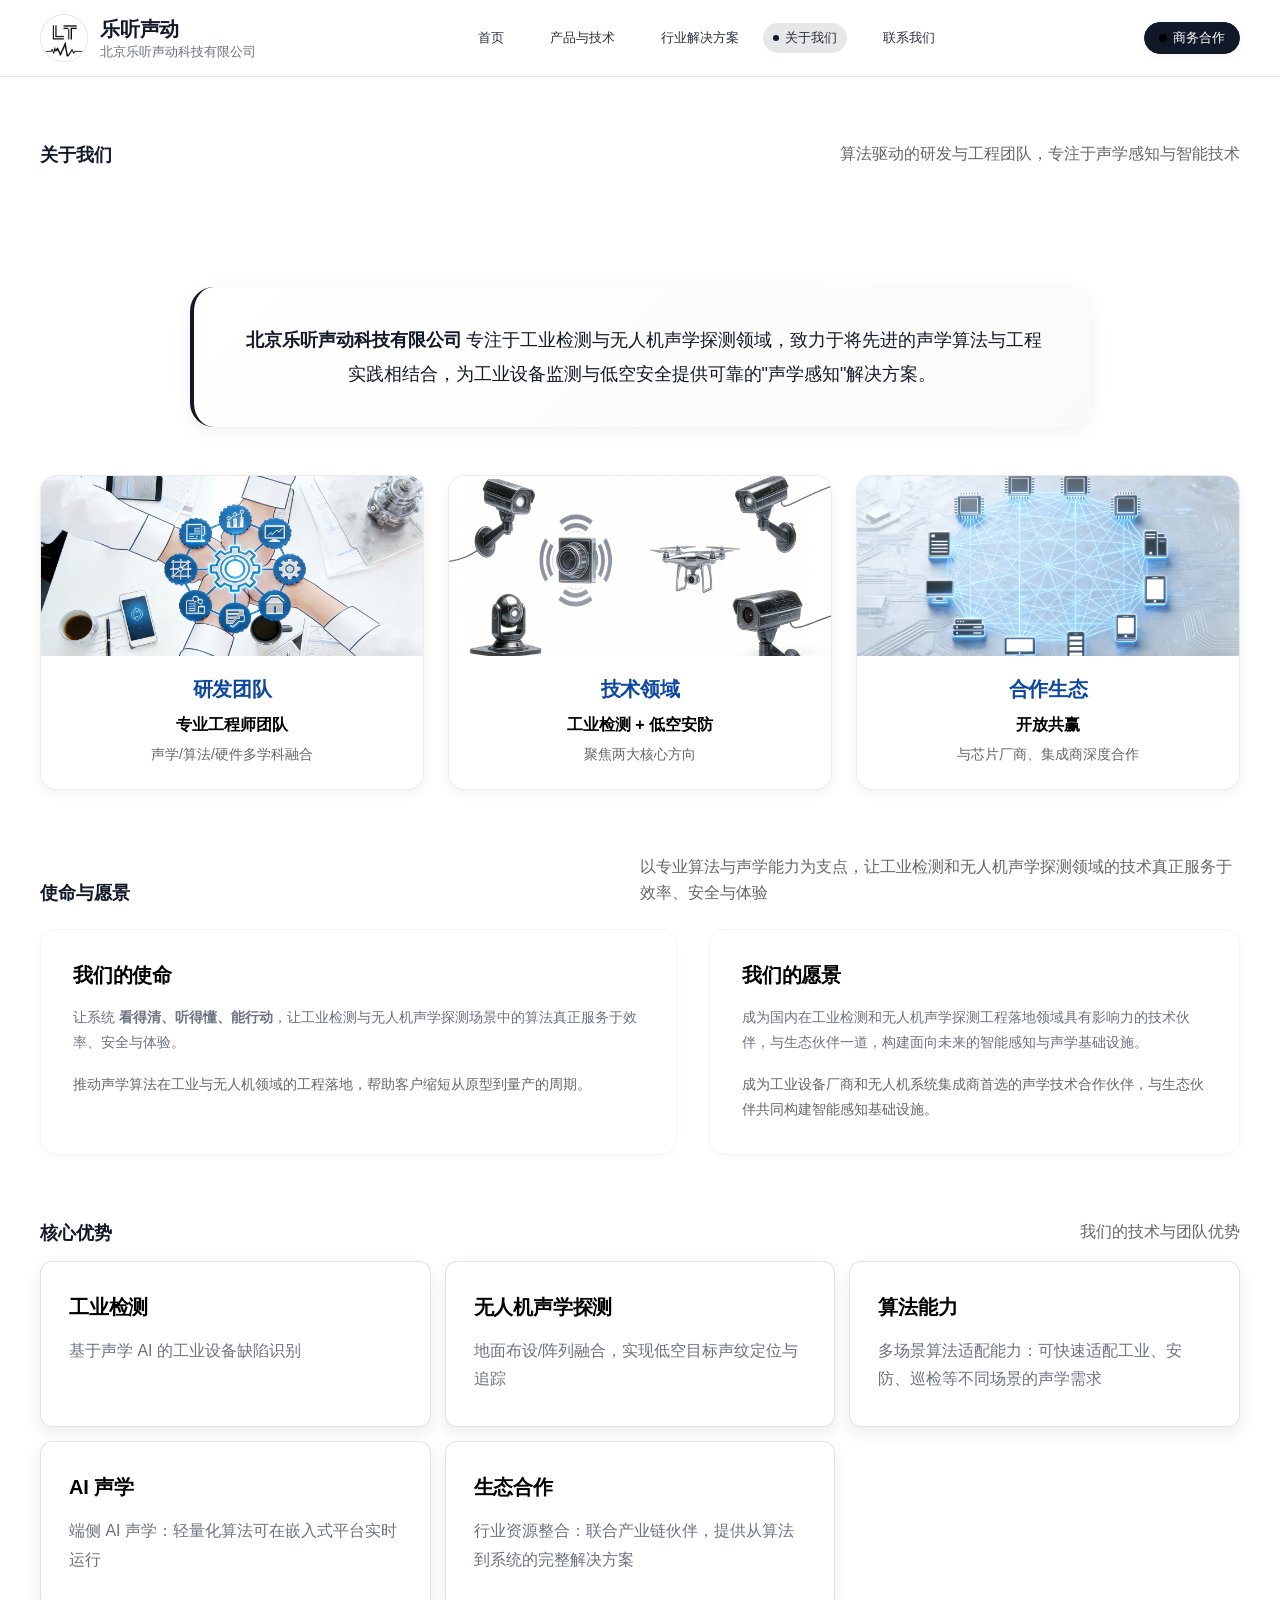
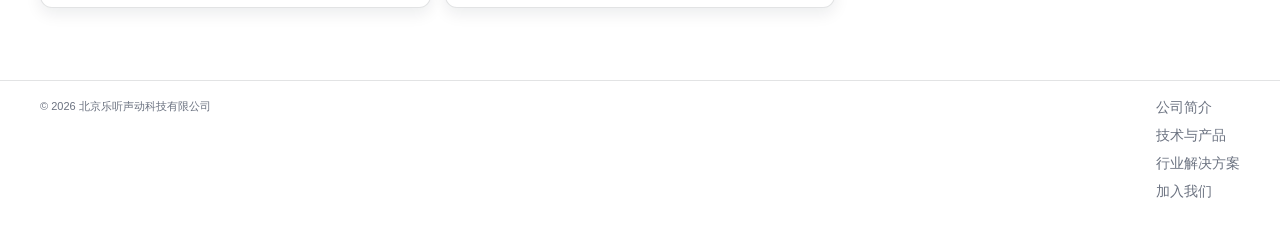
==== commit 28119707: "Add files via upload" ====
--- a/about.html
+++ b/about.html
@@ -31,10 +31,6 @@
             <span class="dot"></span>
             <span class="label">首页</span>
           </a>
-          <a class="nav-link" href="about.html">
-            <span class="dot"></span>
-            <span class="label">关于我们</span>
-          </a>
           <a class="nav-link" href="products.html">
             <span class="dot"></span>
             <span class="label">产品与技术</span>
@@ -42,6 +38,10 @@
           <a class="nav-link" href="solutions.html">
             <span class="dot"></span>
             <span class="label">行业解决方案</span>
+          </a>
+          <a class="nav-link" href="about.html">
+            <span class="dot"></span>
+            <span class="label">关于我们</span>
           </a>
           <a class="nav-link" href="contact.html">
             <span class="dot"></span>
@@ -63,7 +63,7 @@
       <section class="section">
         <div class="section-header">
           <h1 class="section-title">关于我们</h1>
-          <p class="section-subtitle">算法驱动的研发与工程团队，专注于声学感知与智能技术</p>
+          <span class="section-badge">算法驱动的研发与工程团队，专注于声学感知与智能技术</span>
         </div>
       </section>
 
@@ -103,26 +103,26 @@
       <section class="section">
         <div class="section-header">
           <h2 class="section-title">使命与愿景</h2>
-          <p class="section-subtitle">以专业算法与声学能力为支点，让工业检测和无人机声学探测领域的技术真正服务于效率、安全与体验</p>
+          <span class="section-badge">以专业算法与声学能力为支点，让工业检测和无人机声学探测领域的技术真正服务于效率、安全与体验</span>
         </div>
 
         <div class="two-col">
           <div class="mission-vision-card">
             <h3 class="feature-title">我们的使命</h3>
-            <p class="section-subtitle" style="margin-top: 16px; font-size: 14px; line-height: 1.6;">
+            <p class="section-subtitle" style="margin-top: 16px; font-size: 14px; line-height: 1.8;">
               让系统 <strong>看得清、听得懂、能行动</strong>，让工业检测与无人机声学探测场景中的算法真正服务于效率、安全与体验。
             </p>
-            <p class="section-subtitle" style="margin-top: 16px; font-size: 14px; line-height: 1.6; color: #666;">
+            <p class="section-subtitle" style="margin-top: 16px; font-size: 14px; line-height: 1.8; color: #666;">
               推动声学算法在工业与无人机领域的工程落地，帮助客户缩短从原型到量产的周期。
             </p>
           </div>
 
           <div class="mission-vision-card">
             <h3 class="feature-title">我们的愿景</h3>
-            <p class="section-subtitle" style="margin-top: 16px; font-size: 14px; line-height: 1.6;">
+            <p class="section-subtitle" style="margin-top: 16px; font-size: 14px; line-height: 1.8;">
               成为国内在工业检测和无人机声学探测工程落地领域具有影响力的技术伙伴，与生态伙伴一道，构建面向未来的智能感知与声学基础设施。
             </p>
-            <p class="section-subtitle" style="margin-top: 16px; font-size: 14px; line-height: 1.6; color: #666;">
+            <p class="section-subtitle" style="margin-top: 16px; font-size: 14px; line-height: 1.8; color: #666;">
               成为工业设备厂商和无人机系统集成商首选的声学技术合作伙伴，与生态伙伴共同构建智能感知基础设施。
             </p>
           </div>
@@ -133,7 +133,7 @@
       <section class="section">
         <div class="section-header">
           <h2 class="section-title">核心优势</h2>
-          <p class="section-subtitle">我们的技术与团队优势</p>
+          <span class="section-badge">我们的技术与团队优势</span>
         </div>
 
         <div class="feature-grid">
--- a/assets/styles.css
+++ b/assets/styles.css
@@ -17,6 +17,7 @@
     "Hiragino Sans GB", "Microsoft YaHei", sans-serif;
   color: #000000;
   background: #f9f9f9;
+  overflow-x: hidden;
 }
 
 a {
@@ -48,9 +49,9 @@
 }
 
 .page-inner {
-  width: min(1120px, 100%);
+  width: 100%;
   margin: 0 auto;
-  padding: 0 20px 40px;
+  padding: 0 40px 40px;
   flex: 1;
   display: flex;
   flex-direction: column;
@@ -67,9 +68,9 @@
 }
 
 .navbar-inner {
-  width: min(1120px, 100%);
+  width: 100%;
   margin: 0 auto;
-  padding: 14px 20px;
+  padding: 14px 40px;
   display: flex;
   align-items: center;
   justify-content: space-between;
@@ -79,7 +80,8 @@
 .brand {
   display: flex;
   align-items: center;
-  gap: 10px;
+  gap: 12px;
+  position: relative;
 }
 
 .brand-logo {
@@ -110,6 +112,17 @@
 .brand-text-sub {
   font-size: 13px;
   color: #9ca3af;
+}
+
+.brand-english {
+  font-size: 24px;
+  font-weight: 700;
+  letter-spacing: 4px;
+  text-transform: uppercase;
+  color: #2D6A4F;
+  margin-left: 8px;
+  padding-left: 12px;
+  border-left: 2px solid rgba(45, 106, 79, 0.3);
 }
 
 .nav-links {
@@ -234,18 +247,19 @@
 /* 大图 hero 区域 */
 .hero-banner {
   position: relative;
-  height: 70vh;
-  min-height: 500px;
+  height: 85vh;
+  min-height: 600px;
   background: url('assets/images/drone-imager.jpg') no-repeat center center;
   background-size: cover;
-  border-radius: 24px;
-  margin: 40px 0;
+  border-radius: 0;
+  margin: 0;
+  width: 100vw;
+  margin-left: calc(-50vw + 50%);
   overflow: hidden;
   display: flex;
   align-items: center;
   justify-content: center;
-  border: 1px solid rgba(0, 0, 0, 0.1);
-  box-shadow: 0 4px 20px rgba(0, 0, 0, 0.05);
+  box-shadow: none;
 }
 
 .hero-banner::before {
@@ -270,82 +284,118 @@
   position: relative;
   z-index: 2;
   text-align: center;
-  max-width: 800px;
-  padding: 0 20px;
+  max-width: 900px;
+  padding: 40px 20px;
+}
+
+.hero-english-title {
+  font-size: clamp(28px, 5vw, 48px);
+  font-weight: 800;
+  font-family: 'Helvetica Neue', 'Inter', 'SF Pro Display', -apple-system, BlinkMacSystemFont, sans-serif;
+  color: #000000;
+  margin-bottom: 32px;
+  letter-spacing: 0.2em;
+  text-transform: uppercase;
+  line-height: 1.2;
+  padding: 12px 24px;
+  background: rgba(255, 255, 255, 0.5);
+  border-radius: 8px;
+  backdrop-filter: blur(8px);
+  -webkit-backdrop-filter: blur(8px);
+  box-shadow: 0 2px 16px rgba(0, 0, 0, 0.08);
+  display: inline-block;
+  text-shadow: 0 1px 3px rgba(255, 255, 255, 0.8);
+  position: relative;
+  z-index: 3;
+  border: 1px solid rgba(255, 255, 255, 0.4);
 }
 
 .hero-banner-title {
   font-size: clamp(48px, 8vw, 72px);
   font-weight: 700;
   color: #000000;
-  margin-bottom: 20px;
+  margin-bottom: 28px;
   letter-spacing: -0.02em;
 }
 
 .hero-banner-subtitle {
-  font-size: clamp(16px, 2vw, 20px);
-  color: #666666;
-  margin-bottom: 40px;
-  line-height: 1.5;
+  font-size: clamp(16px, 3vw, 20px);
+  color: #333333;
+  margin-bottom: 32px;
+  line-height: 1.8;
+  max-width: 700px;
+  margin-left: auto;
+  margin-right: auto;
 }
 
 .hero-banner-actions {
   display: flex;
+  gap: 20px;
   justify-content: center;
-  gap: 20px;
   flex-wrap: wrap;
 }
 
 /* 业务网格布局 - 用于首页核心业务两列居中 */
 .business-grid {
   display: flex;
-  gap: 24px;
+  gap: 48px;
+  margin-top: 48px;
   justify-content: center;
-  margin-top: 40px;
+  width: 100vw;
+  margin-left: calc(-50vw + 50%);
+  padding: 0 40px;
 }
 
 .business-card {
   background: #ffffff;
-  border-radius: 12px;
-  padding: 36px 32px;
+  border-radius: 28px;
+  padding: 44px 40px;
   border: 1px solid rgba(0, 0, 0, 0.06);
-  box-shadow: 0 2px 8px rgba(0, 0, 0, 0.03);
+  box-shadow: 0 4px 16px rgba(0, 0, 0, 0.05);
   transition: transform 0.3s ease, box-shadow 0.3s ease;
   flex: 1;
-  max-width: 520px;
+  max-width: 640px;
 }
 
 .business-card:hover {
-  transform: translateY(-4px);
-  box-shadow: 0 6px 16px rgba(0, 0, 0, 0.06);
+  transform: translateY(-8px);
+  box-shadow: 0 12px 32px rgba(0, 0, 0, 0.1);
+}
+
+.business-card-content {
+  padding: 0;
+  flex: 1;
+  display: flex;
+  flex-direction: column;
 }
 
 .business-title {
-  font-size: 22px;
+  font-size: 26px;
   font-weight: 600;
   color: #000000;
-  margin-bottom: 16px;
+  margin-bottom: 18px;
   letter-spacing: -0.01em;
 }
 
 .business-desc {
-  font-size: 15px;
+  font-size: 16px;
   color: #666666;
   line-height: 1.7;
-  margin-bottom: 20px;
+  margin-bottom: 24px;
+  flex: 1;
 }
 
 .business-tags {
   display: flex;
   flex-wrap: wrap;
-  gap: 8px;
+  gap: 10px;
 }
 
 .business-tag {
-  font-size: 13px;
+  font-size: 14px;
   color: #666666;
   background: #f5f5f5;
-  padding: 6px 12px;
+  padding: 8px 16px;
   border-radius: 16px;
   font-weight: 500;
 }
@@ -353,14 +403,44 @@
 /* 解决方案网格布局 - 用于 solutions.html 两列居中 */
 .solutions-grid {
   display: flex;
-  gap: 24px;
+  gap: 32px;
   justify-content: center;
-  margin-top: 40px;
+  margin-top: 48px;
+  width: 100vw;
+  margin-left: calc(-50vw + 50%);
+  padding: 0 40px;
 }
 
 .solutions-grid .product-card {
-  width: calc(50% - 12px);
-  max-width: 560px;
+  width: calc(50% - 16px);
+  max-width: 640px;
+  max-height: 650px;
+  overflow: hidden;
+}
+
+.solutions-grid .product-image {
+  height: 320px;
+}
+
+.solutions-grid .product-title {
+  font-size: 26px;
+  margin: 28px 32px 18px;
+}
+
+.solutions-grid .product-desc {
+  font-size: 15px;
+  margin: 0 32px 20px;
+  line-height: 1.65;
+}
+
+.solutions-grid .product-features {
+  margin: 0 32px 28px;
+  gap: 8px;
+}
+
+.solutions-grid .product-features .pill {
+  padding: 7px 14px;
+  font-size: 13px;
 }
 
 /* 核心能力卡片 - 用于 about.html 公司简介区域 */
@@ -385,6 +465,25 @@
   box-shadow: 0 4px 12px rgba(0, 0, 0, 0.08);
 }
 
+.mission-vision-card {
+  padding: 32px;
+  border-radius: 16px;
+  background: #ffffff;
+  border: 1px solid rgba(0, 0, 0, 0.04);
+  box-shadow: 0 2px 8px rgba(0, 0, 0, 0.02);
+}
+
+.mission-vision-card .feature-title {
+  font-size: 20px;
+  font-weight: 600;
+  color: #000000;
+  margin-bottom: 16px;
+}
+
+.mission-vision-card p {
+  line-height: 1.8;
+}
+
 .capability-icon {
   width: 40px;
   height: 40px;
@@ -419,15 +518,22 @@
 
 .intro-paragraph {
   font-size: 18px;
-  line-height: 1.8;
-  color: #333333;
+  line-height: 1.9;
+  color: #111827;
   text-align: center;
   margin: 0;
+  padding: 36px 40px;
+  background: linear-gradient(135deg, #ffffff 0%, #fafafa 100%);
+  border-left: 4px solid #111827;
+  border-radius: 24px;
+  box-shadow: 0 4px 20px rgba(0, 0, 0, 0.06);
+  max-width: 900px;
+  margin: 0 auto;
 }
 
 .company-name {
   font-weight: 700;
-  color: #000000;
+  color: #111827;
   position: relative;
   display: inline-block;
   padding: 0 4px;
@@ -487,63 +593,72 @@
 
 /* 产品网格 */
 .product-grid {
-  display: grid;
-  grid-template-columns: repeat(3, minmax(0, 1fr));
-  gap: 24px;
-  margin-top: 40px;
+  display: flex;
+  flex-wrap: wrap;
+  gap: 32px;
+  justify-content: center;
+  margin-top: 48px;
+  width: 100%;
 }
 
 .product-card {
   background: #ffffff;
-  border-radius: 16px;
+  border-radius: 28px;
   overflow: hidden;
   transition: transform 0.3s ease, box-shadow 0.3s ease;
-  border: 1px solid rgba(0, 0, 0, 0.1);
-  box-shadow: 0 4px 12px rgba(0, 0, 0, 0.05);
+  border: 1px solid rgba(0, 0, 0, 0.08);
+  box-shadow: 0 4px 16px rgba(0, 0, 0, 0.06);
+  display: flex;
+  flex-direction: column;
+  flex: 0 0 calc(50% - 16px);
+  max-width: 640px;
+  max-height: 650px;
 }
 
 .product-card:hover {
-  transform: translateY(-8px);
-  box-shadow: 0 12px 24px rgba(0, 0, 0, 0.1);
+  transform: translateY(-12px);
+  box-shadow: 0 16px 40px rgba(0, 0, 0, 0.12);
 }
 
 .product-image {
-  height: 200px;
+  height: 320px;
   background-color: #f5f7fa;
-  background-size: 80%;
+  background-size: cover;
+  background-position: center;
   background-repeat: no-repeat;
-  background-position: center;
-  padding: 20px;
+  padding: 0;
 }
 
 .product-title {
-  font-size: 18px;
+  font-size: 26px;
   font-weight: 600;
   color: #000000;
-  margin: 20px;
+  margin: 28px 32px 18px;
+  letter-spacing: -0.01em;
 }
 
 .product-desc {
-  font-size: 14px;
+  font-size: 15px;
   color: #666666;
-  margin: 0 20px 20px;
-  line-height: 1.5;
+  margin: 0 32px 20px;
+  line-height: 1.65;
+  flex: 1;
 }
 
 .product-features {
   display: flex;
   flex-wrap: wrap;
   gap: 8px;
-  margin: 0 20px 20px;
+  margin: 0 32px 28px;
 }
 
 .product-features .pill {
-  padding: 4px 12px;
+  padding: 7px 14px;
   border-radius: 999px;
-  font-size: 12px;
+  font-size: 13px;
   color: #666666;
   background: #f5f5f5;
-  border: 1px solid rgba(0, 0, 0, 0.1);
+  border: 1px solid rgba(0, 0, 0, 0.06);
 }
 
 /* 案例卡片 */
@@ -555,21 +670,21 @@
 }
 
 .case-card {
-  padding: 24px;
-  border-radius: 16px;
+  padding: 28px;
+  border-radius: 24px;
   background: #ffffff;
-  border: 1px solid rgba(0, 0, 0, 0.1);
-  box-shadow: 0 4px 12px rgba(0, 0, 0, 0.05);
+  border: 1px solid rgba(0, 0, 0, 0.06);
+  box-shadow: 0 4px 12px rgba(0, 0, 0, 0.04);
   transition: transform 0.3s ease, box-shadow 0.3s ease;
 }
 
 .case-card:hover {
-  transform: translateY(-4px);
-  box-shadow: 0 8px 16px rgba(0, 0, 0, 0.08);
+  transform: translateY(-6px);
+  box-shadow: 0 10px 24px rgba(0, 0, 0, 0.08);
 }
 
 .case-title {
-  font-size: 18px;
+  font-size: 20px;
   font-weight: 600;
   color: #000000;
   margin-bottom: 12px;
@@ -579,7 +694,7 @@
   font-size: 14px;
   color: #666666;
   margin-bottom: 16px;
-  line-height: 1.5;
+  line-height: 1.7;
 }
 
 .case-features {
@@ -589,12 +704,12 @@
 }
 
 .case-features .pill {
-  padding: 4px 12px;
-  border-radius: 999px;
-  font-size: 12px;
+  padding: 6px 14px;
+  border-radius: 30px;
+  font-size: 13px;
   color: #666666;
   background: #f5f5f5;
-  border: 1px solid rgba(0, 0, 0, 0.1);
+  border: 1px solid rgba(0, 0, 0, 0.08);
 }
 
 /* 联系信息 */
@@ -959,6 +1074,8 @@
   justify-content: space-between;
   align-items: flex-end;
   margin-bottom: 16px;
+  flex-wrap: wrap;
+  gap: 12px;
 }
 
 .section-title {
@@ -974,6 +1091,19 @@
 .section-tag {
   font-size: 11px;
   color: #9ca3af;
+}
+
+.section-badge {
+  display: inline-block;
+  background: transparent;
+  color: #666666;
+  font-size: 16px;
+  padding: 0;
+  margin-left: 16px;
+  vertical-align: middle;
+  font-weight: 400;
+  max-width: 600px;
+  line-height: 1.6;
 }
 
 .feature-grid {
@@ -983,49 +1113,50 @@
 }
 
 .feature-card {
-  padding: 28px 24px;
+  padding: 32px 28px;
   border-radius: 12px;
   background: #ffffff;
-  border: 1px solid rgba(0, 0, 0, 0.06);
-  box-shadow: 0 2px 8px rgba(0, 0, 0, 0.03);
-  transition: transform 0.3s ease, box-shadow 0.3s ease;
+  border: 1px solid rgba(0, 0, 0, 0.04);
+  box-shadow: 0 2px 8px rgba(0, 0, 0, 0.02);
+  transition: transform 0.25s ease, box-shadow 0.25s ease;
 }
 
 .feature-card:hover {
-  transform: translateY(-4px);
-  box-shadow: 0 6px 16px rgba(0, 0, 0, 0.06);
+  transform: translateY(-3px);
+  box-shadow: 0 6px 16px rgba(0, 0, 0, 0.04);
 }
 
 .feature-title {
-  font-size: 18px;
+  font-size: 20px;
   font-weight: 600;
   color: #000000;
-  margin-bottom: 12px;
+  margin-bottom: 16px;
   letter-spacing: -0.01em;
 }
 
 .feature-desc {
-  font-size: 15px;
+  font-size: 16px;
   color: #666666;
-  line-height: 1.7;
+  line-height: 1.8;
 }
 
 /* 合作方式步骤样式 */
 .cooperation-step {
   display: flex;
-  gap: 16px;
+  gap: 20px;
   align-items: flex-start;
+  margin-bottom: 32px;
 }
 
 .step-icon {
-  width: 28px;
-  height: 28px;
+  width: 36px;
+  height: 36px;
   border-radius: 50%;
   background: #f5f5f5;
   display: flex;
   align-items: center;
   justify-content: center;
-  font-size: 15px;
+  font-size: 18px;
   color: #333333;
   flex-shrink: 0;
   font-weight: 600;
@@ -1039,13 +1170,13 @@
   font-size: 17px;
   font-weight: 600;
   color: #000000;
-  margin-bottom: 8px;
+  margin-bottom: 10px;
 }
 
 .step-desc {
-  font-size: 15px;
+  font-size: 14px;
   color: #666666;
-  line-height: 1.6;
+  line-height: 1.7;
   margin: 0;
 }
 
@@ -1054,48 +1185,47 @@
   display: grid;
   grid-template-columns: minmax(0, 1.2fr) minmax(0, 1fr);
   gap: 32px;
-  align-items: flex-start;
+  align-items: stretch;
   margin-top: 24px;
 }
 
 .kpi-grid {
   display: grid;
   grid-template-columns: repeat(3, minmax(0, 1fr));
-  gap: 12px;
+  gap: 16px;
 }
 
 .kpi-card {
-  padding: 20px;
-  border-radius: 0;
-  background: #ffffff;
+  padding: 16px;
+  border-radius: 12px;
+  background: #f9fafb;
   border: none;
   box-shadow: none;
-  transition: transform 0.3s ease, box-shadow 0.3s ease;
+  transition: transform 0.2s ease;
 }
 
 .kpi-card:hover {
-  transform: translateY(-4px);
-  box-shadow: 0 6px 16px rgba(0, 0, 0, 0.06);
+  transform: translateY(-2px);
 }
 
 .kpi-label {
-  font-size: 12px;
+  font-size: 11px;
   color: #666666;
-  margin-bottom: 8px;
+  margin-bottom: 6px;
   text-transform: uppercase;
   letter-spacing: 0.05em;
 }
 
 .kpi-value {
-  font-size: 24px;
-  font-weight: 600;
+  font-size: 16px;
+  font-weight: 700;
   color: #000000;
-  margin-bottom: 6px;
+  margin-bottom: 4px;
 }
 
 .kpi-extra {
-  font-size: 11px;
-  color: #333333;
+  font-size: 10px;
+  color: #666666;
 }
 
 .list {
@@ -1196,11 +1326,11 @@
 }
 
 .contact-card {
-  padding: 16px 16px 18px;
-  border-radius: 18px;
-  background: rgba(15, 23, 42, 0.96);
-  border: 1px solid rgba(51, 65, 85, 1);
-  box-shadow: 0 18px 40px rgba(15, 23, 42, 0.95);
+  padding: 40px;
+  border-radius: 24px;
+  background: #ffffff;
+  border: 1px solid rgba(0, 0, 0, 0.06);
+  box-shadow: 0 4px 16px rgba(0, 0, 0, 0.05);
 }
 
 .contact-row {
@@ -1290,8 +1420,8 @@
 }
 
 .footer {
-  padding: 18px 20px 24px;
-  width: min(1120px, 100%);
+  padding: 18px 40px 24px;
+  width: 100%;
   margin: 0 auto;
   border-top: 1px solid rgba(0, 0, 0, 0.1);
   display: flex;
@@ -1321,7 +1451,17 @@
   .hero-banner {
     height: 60vh;
     min-height: 400px;
-    margin: 20px 0;
+    border-radius: 0;
+    margin: 0;
+    width: 100vw;
+    margin-left: calc(-50vw + 50%);
+  }
+
+  .hero-english-title {
+    font-size: clamp(24px, 7vw, 40px);
+    margin-bottom: 24px;
+    letter-spacing: 0.15em;
+    padding: 10px 20px;
   }
 
   .hero-banner-title {
@@ -1330,12 +1470,43 @@
 
   .hero-banner-subtitle {
     font-size: clamp(14px, 2vw, 16px);
-  }
-
-  .product-grid,
-  .feature-grid,
-  .card-grid {
-    grid-template-columns: repeat(2, minmax(0, 1fr));
+    line-height: 1.7;
+  }
+
+  .product-grid {
+    gap: 32px;
+    padding: 0;
+  }
+
+  .product-card {
+    flex: 0 0 calc(50% - 16px);
+    max-width: none;
+    max-height: none;
+  }
+
+  .product-image {
+    height: 280px;
+  }
+
+  .product-title {
+    font-size: 24px;
+    margin: 26px 30px 16px;
+  }
+
+  .product-desc {
+    font-size: 14px;
+    margin: 0 30px 18px;
+    line-height: 1.65;
+  }
+
+  .product-features {
+    margin: 0 30px 24px;
+    gap: 8px;
+  }
+
+  .product-features .pill {
+    padding: 6px 12px;
+    font-size: 12px;
   }
 
   .two-col {
@@ -1348,6 +1519,41 @@
 
   .contact-grid {
     grid-template-columns: minmax(0, 1fr);
+  }
+
+  .business-grid,
+  .solutions-grid {
+    flex-direction: column;
+    align-items: center;
+    gap: 24px;
+    width: 100%;
+    margin-left: 0;
+    padding: 0 16px;
+  }
+
+  .business-card,
+  .solutions-grid .product-card {
+    width: 100%;
+    max-width: none;
+    padding: 28px 24px;
+  }
+
+  .business-card,
+  .solutions-grid .product-card {
+    width: 100%;
+    max-width: none;
+  }
+
+  .section-header {
+    flex-direction: column;
+    align-items: flex-start;
+  }
+
+  .section-badge {
+    margin-left: 0;
+    margin-top: 12px;
+    font-size: 15px;
+    max-width: none;
   }
 }
 
@@ -1358,6 +1564,11 @@
 
   .brand-text-sub {
     display: none;
+  }
+
+  .brand-english {
+    font-size: 18px;
+    letter-spacing: 2px;
   }
 
   .nav-links {
@@ -1389,8 +1600,16 @@
   .hero-banner {
     height: 50vh;
     min-height: 300px;
-    margin: 16px 0;
-    border-radius: 16px;
+    border-radius: 0;
+    margin: 0;
+    width: 100vw;
+    margin-left: calc(-50vw + 50%);
+  }
+
+  .hero-english-title {
+    font-size: clamp(20px, 6vw, 32px);
+    margin-bottom: 16px;
+    letter-spacing: 0.12em;
   }
 
   .hero-banner-title {
@@ -1406,11 +1625,72 @@
   .feature-grid,
   .card-grid,
   .kpi-grid {
+    display: flex;
+    flex-direction: column;
+    gap: 24px;
+    padding: 0 16px;
+  }
+
+  .product-card {
+    flex: 0 0 100%;
+    width: 100%;
+  }
+
+  .product-image,
+  .business-card-image {
+    height: 260px;
+  }
+
+  .product-title {
+    font-size: 22px;
+    margin: 24px 28px 16px;
+  }
+
+  .product-desc {
+    font-size: 14px;
+    margin: 0 28px 18px;
+    line-height: 1.65;
+  }
+
+  .product-features {
+    margin: 0 28px 24px;
+    gap: 8px;
+  }
+
+  .product-features .pill {
+    padding: 6px 12px;
+    font-size: 12px;
+  }
+
+  .business-title {
+    font-size: 22px;
+  }
+
+  .business-card-content {
+    padding: 24px 24px 28px;
+  }
+
+  .intro-paragraph {
+    font-size: 16px;
+    padding: 24px 28px;
+  }
+
+  .about-stats {
     grid-template-columns: minmax(0, 1fr);
   }
 
-  .product-image {
-    height: 150px;
+  .case-grid {
+    grid-template-columns: minmax(0, 1fr);
+  }
+
+  .cooperation-step {
+    flex-direction: column;
+    align-items: center;
+    text-align: center;
+  }
+
+  .step-icon {
+    margin-bottom: 12px;
   }
 }
 
@@ -1447,13 +1727,13 @@
 }
 
 .navbar-inner {
-  width: min(1320px, 100%);
-  padding: 14px 28px;
+  width: 100%;
+  padding: 14px 40px;
 }
 
 .page-inner {
-  width: min(1320px, 100%);
-  padding: 0 28px 72px;
+  width: 100%;
+  padding: 0 40px 72px;
 }
 
 .section {
@@ -2561,11 +2841,6 @@
     padding: 0 24px 48px;
   }
   
-  .product-grid {
-    grid-template-columns: repeat(2, 1fr);
-    gap: 20px;
-  }
-  
   .feature-grid {
     grid-template-columns: repeat(2, 1fr);
   }
@@ -2635,10 +2910,6 @@
     max-width: 1280px;
   }
   
-  .product-grid {
-    grid-template-columns: repeat(3, 1fr);
-  }
-  
   .feature-grid {
     grid-template-columns: repeat(3, 1fr);
   }
